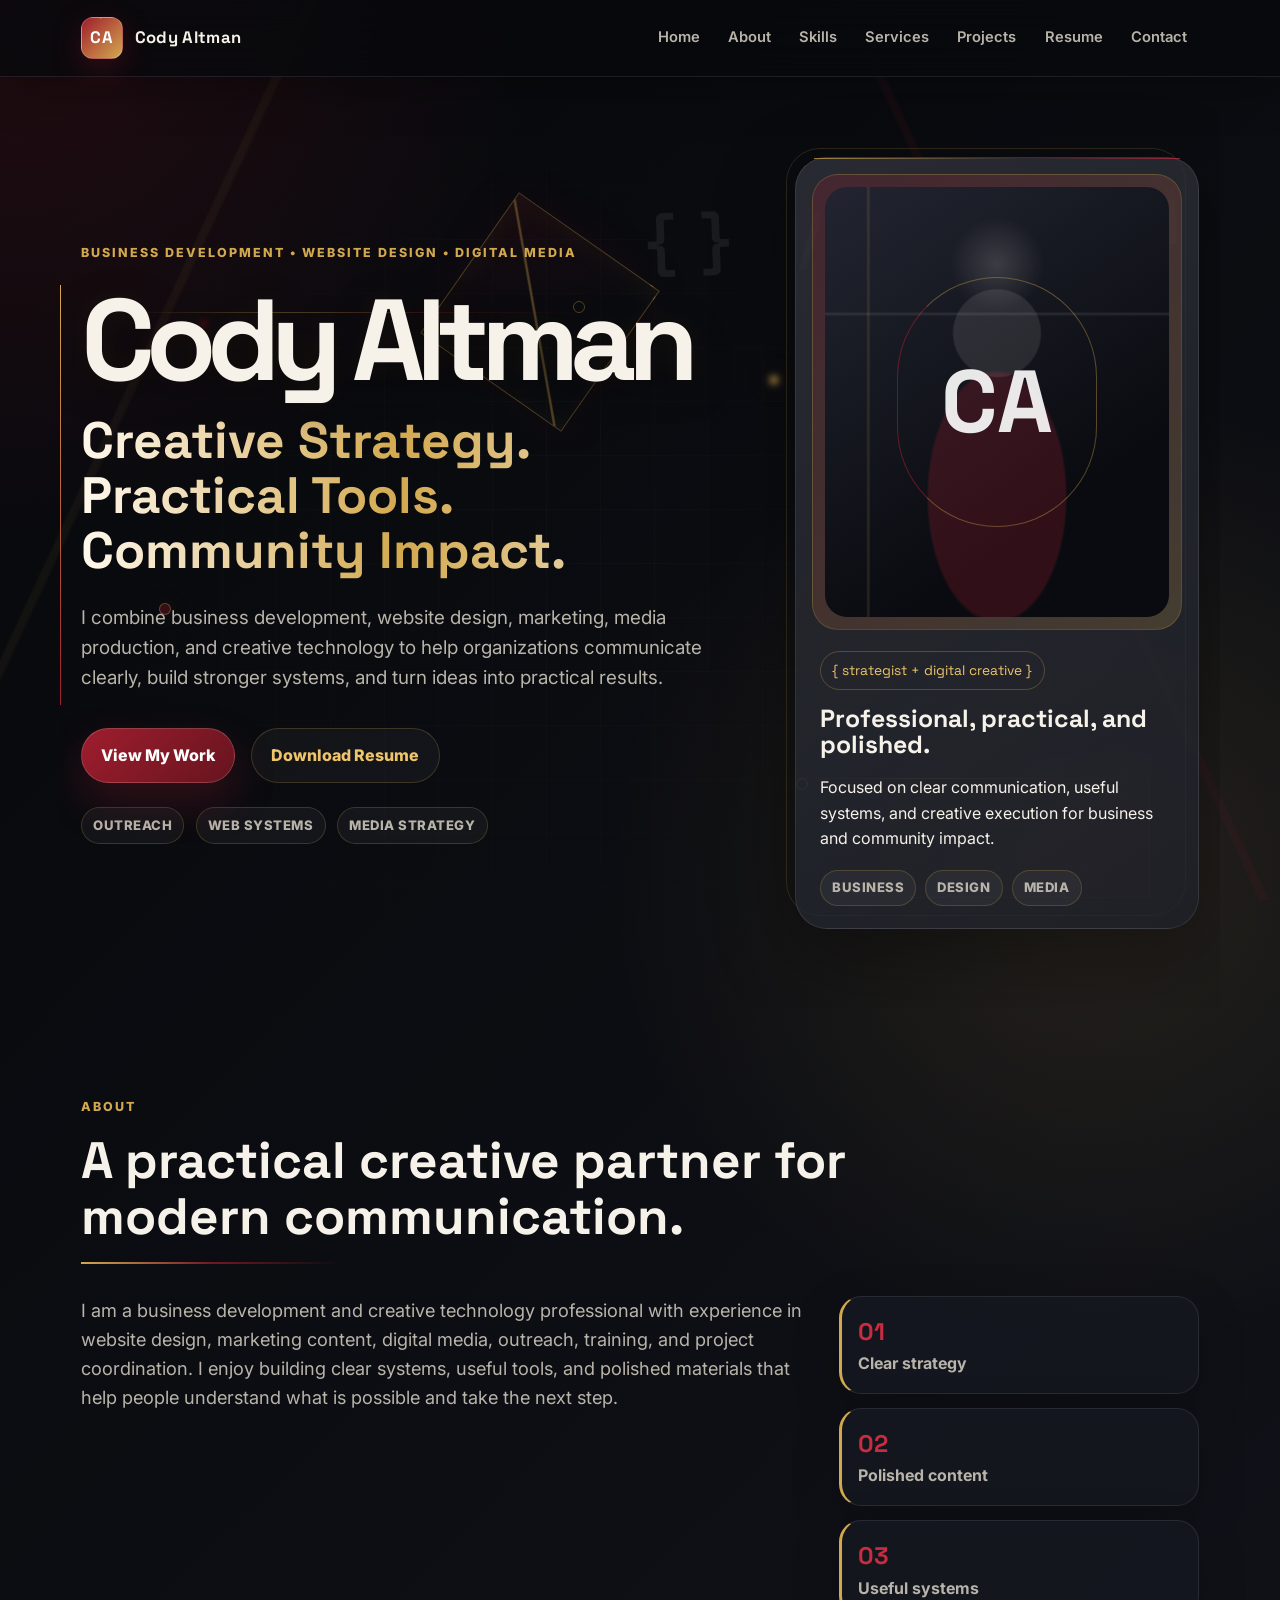
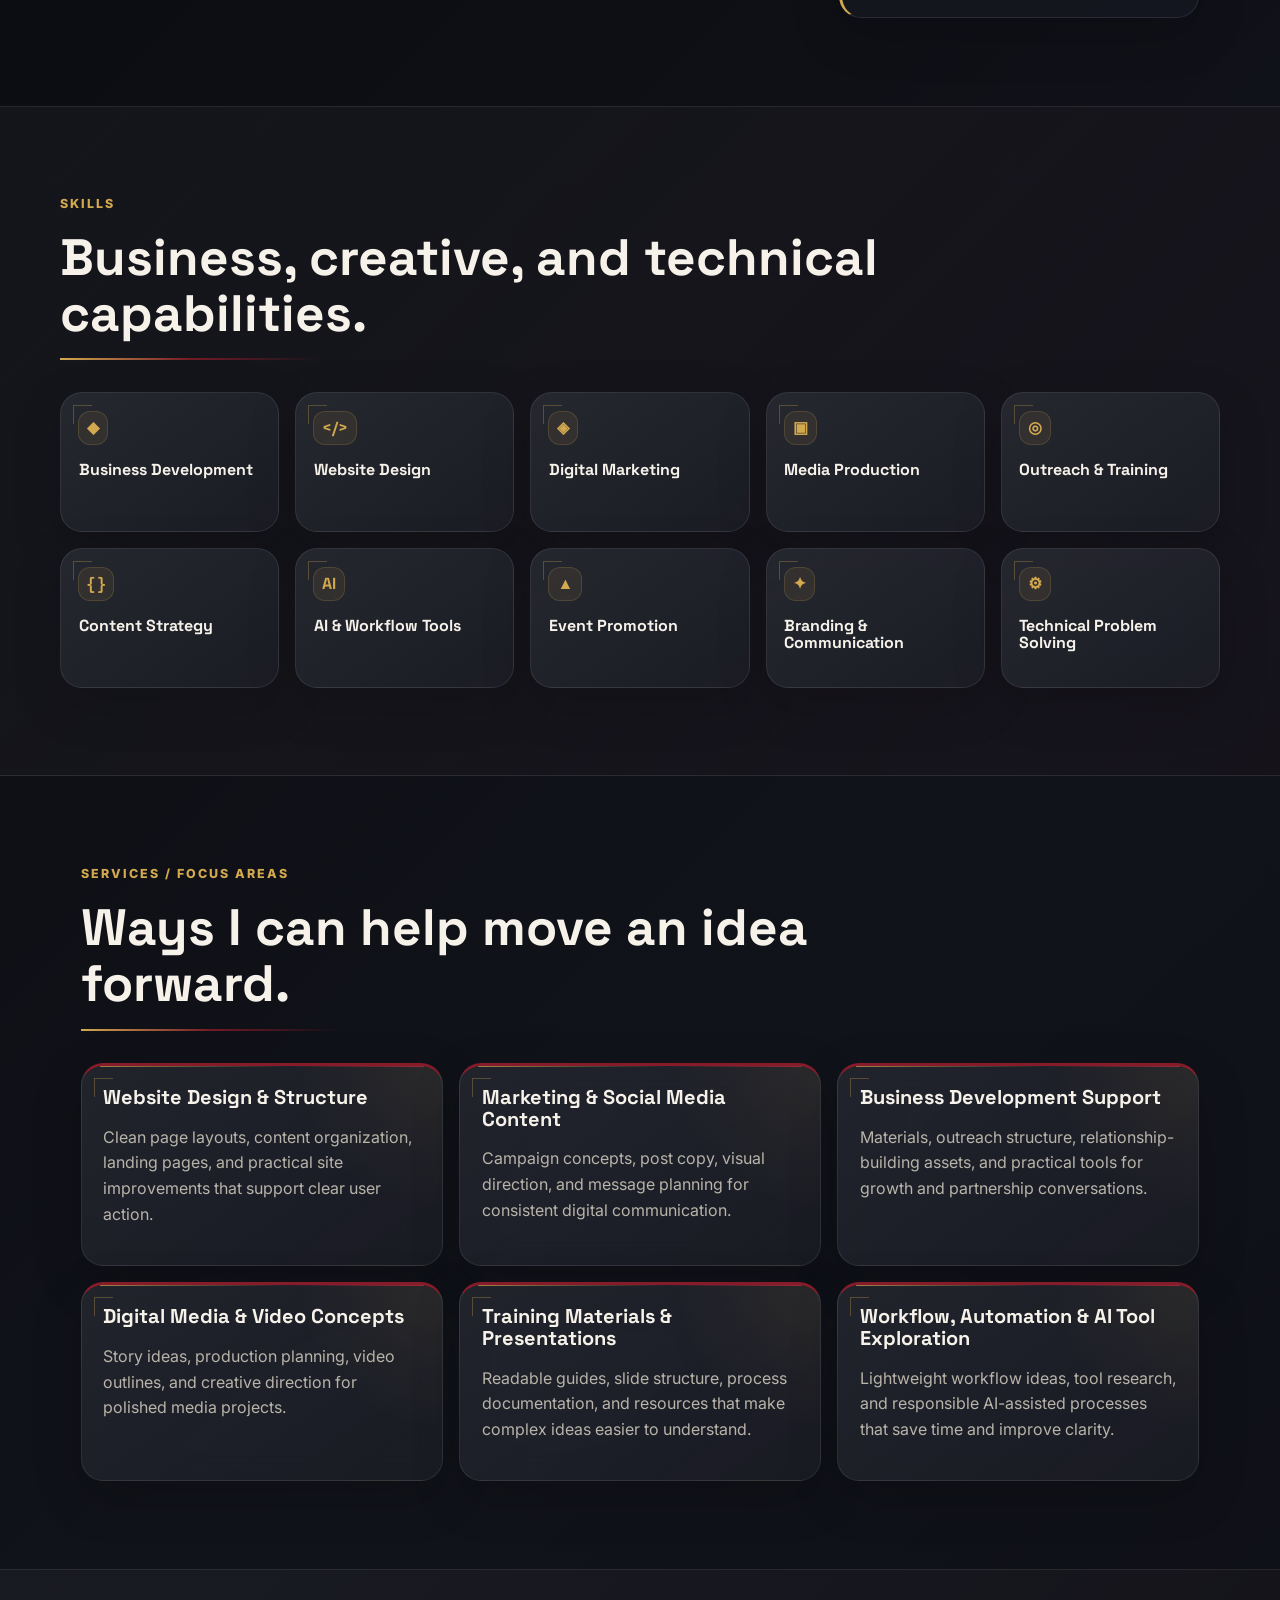
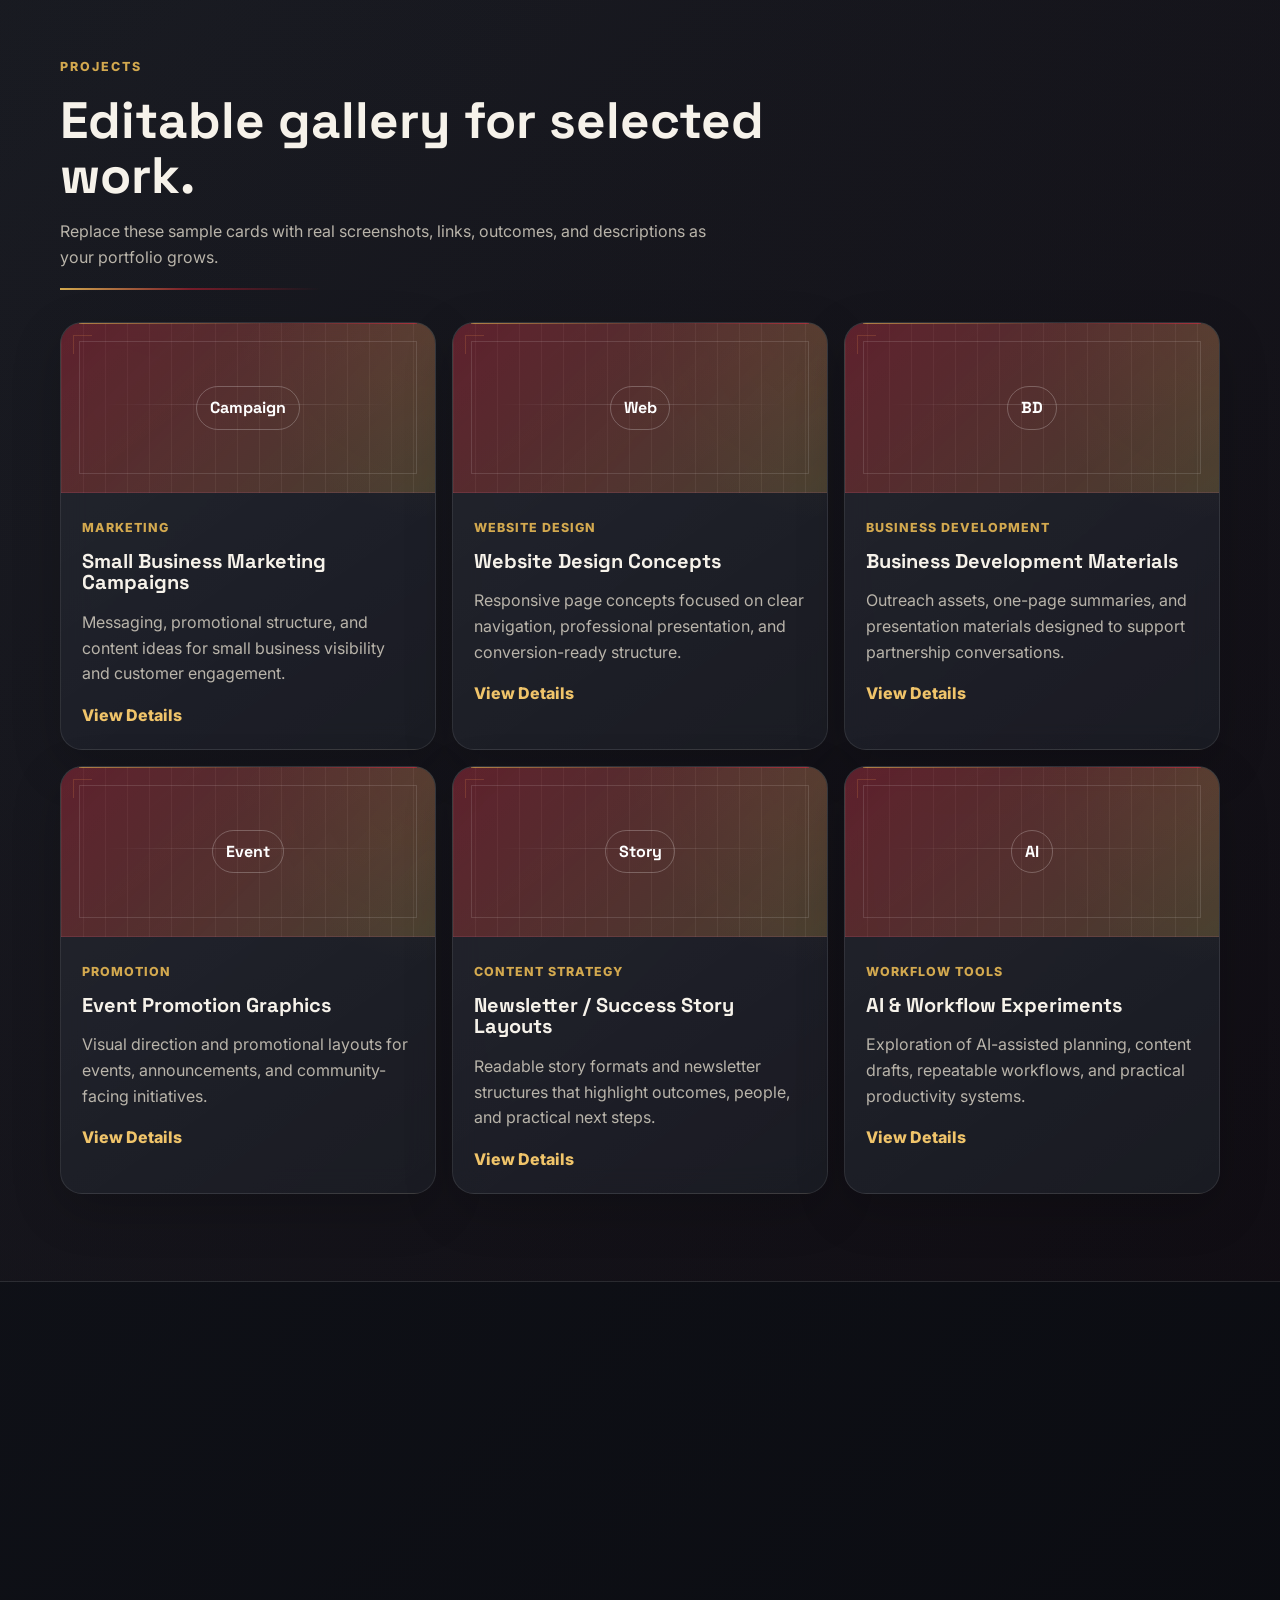
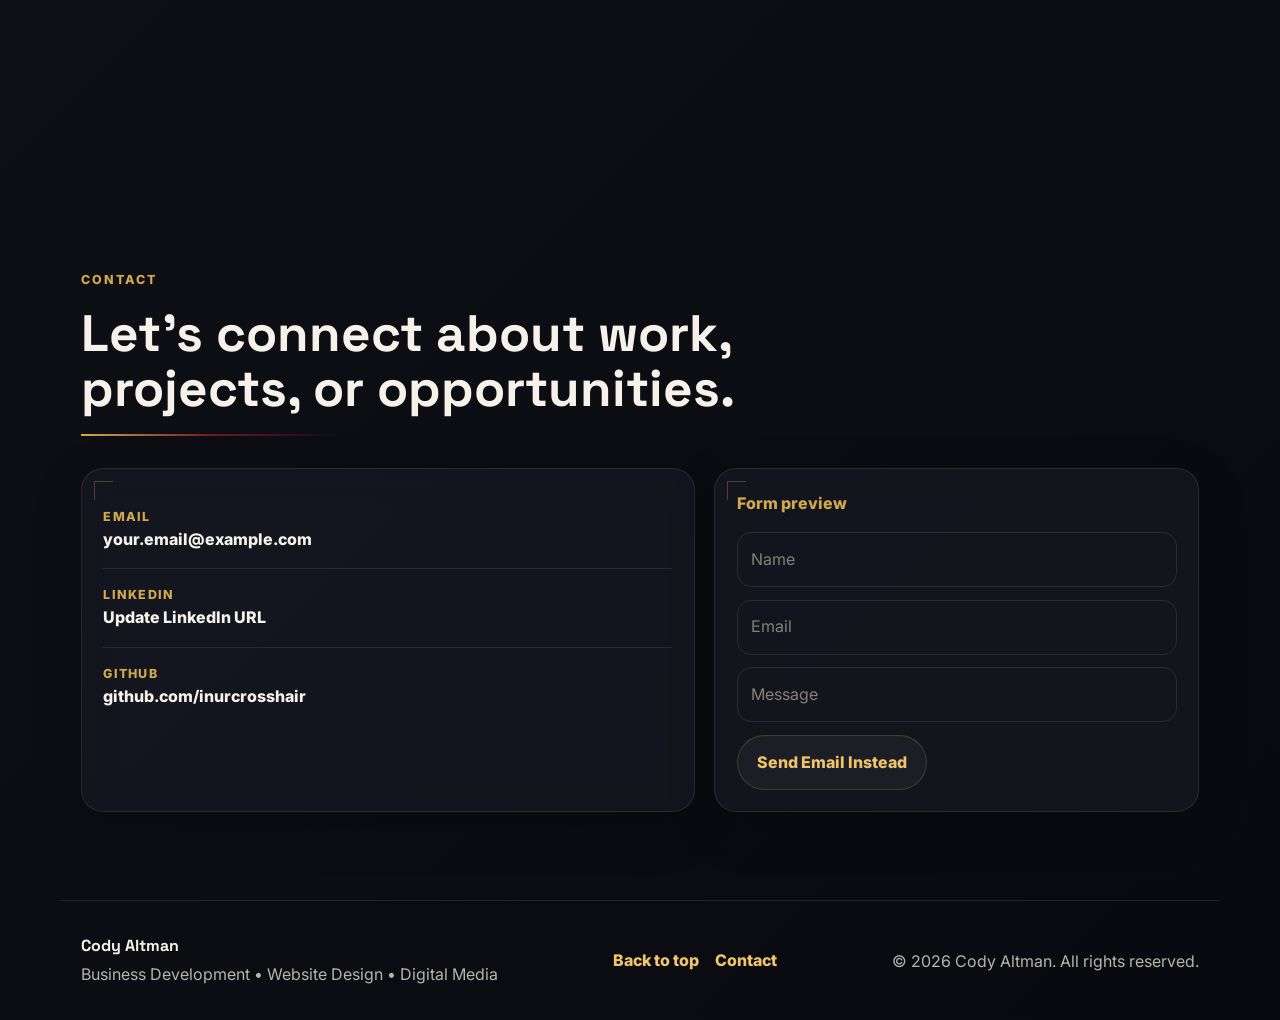
==== index.html @ ba99800e "Correction to index.html" ====
<!DOCTYPE html>
<html lang="en">
<head>
  <meta charset="UTF-8">
  <meta name="viewport" content="width=device-width, initial-scale=1.0">
  <meta name="description" content="Cody Altman portfolio for business development, website design, digital media, marketing, outreach, and creative technology.">
  <title>Cody Altman | Business Development • Website Design • Digital Media</title>
  <link rel="preconnect" href="https://fonts.googleapis.com">
  <link rel="preconnect" href="https://fonts.gstatic.com" crossorigin>
  <link href="https://fonts.googleapis.com/css2?family=Inter:wght@400;500;600;700;800&family=Space+Grotesk:wght@500;600;700&display=swap" rel="stylesheet">
  <link rel="stylesheet" href="styles.css">
</head>
<body>
  <a class="skip-link" href="#main-content">Skip to main content</a>

  <header class="site-header" id="top">
    <nav class="navbar" aria-label="Primary navigation">
      <!-- Update this brand text if you want to use initials, a logo, or a different name format. -->
      <a class="brand" href="#home" aria-label="Cody Altman home">
        <span class="brand-mark">CA</span>
        <span>Cody Altman</span>
      </a>

      <button class="nav-toggle" type="button" aria-label="Open navigation menu" aria-expanded="false" aria-controls="nav-menu">
        <span></span>
        <span></span>
        <span></span>
      </button>

      <ul class="nav-menu" id="nav-menu">
        <li><a href="#home">Home</a></li>
        <li><a href="#about">About</a></li>
        <li><a href="#skills">Skills</a></li>
        <li><a href="#services">Services</a></li>
        <li><a href="#projects">Projects</a></li>
        <li><a href="#resume">Resume</a></li>
        <li><a href="#contact">Contact</a></li>
      </ul>
    </nav>
  </header>

  <main id="main-content">
    <section class="hero section-shell" id="home" aria-labelledby="hero-title">
      <div class="hero-grid-bg" aria-hidden="true"></div>
      <div class="hero-circuit" aria-hidden="true">
        <span></span>
        <span></span>
        <span></span>
        <span></span>
      </div>
      <div class="hero-glyphs" aria-hidden="true">{ } &nbsp; // &nbsp; &lt;/&gt; &nbsp; 01</div>
      <div class="orb orb-red" aria-hidden="true"></div>
      <div class="orb orb-gold" aria-hidden="true"></div>

      <div class="hero-content reveal">
        <p class="eyebrow">Business Development • Website Design • Digital Media</p>
        <!-- Update the hero name/headline here. -->
        <h1 id="hero-title">Cody Altman</h1>
        <h2>Creative Strategy. Practical Tools. Community Impact.</h2>
        <p class="hero-copy">
          I combine business development, website design, marketing, media production, and creative technology to help organizations communicate clearly, build stronger systems, and turn ideas into practical results.
        </p>
        <div class="hero-actions" aria-label="Primary calls to action">
          <a class="btn btn-primary" href="#projects">View My Work</a>
          <!-- Update this link when your resume PDF is added to assets/Cody-Altman-Resume.pdf. -->
          <a class="btn btn-secondary" href="assets/Cody-Altman-Resume.pdf" download>Download Resume</a>
        </div>
        <div class="hero-proof" aria-label="Portfolio focus areas">
          <span>Outreach</span>
          <span>Web Systems</span>
          <span>Media Strategy</span>
        </div>
      </div>

      <aside class="profile-card reveal" aria-label="Cody Altman profile highlight">
        <div class="profile-frame">
          <!-- Replace the placeholder below with your headshot image when available.
               Example: <img src="assets/cody-altman-headshot.jpg" alt="Professional headshot of Cody Altman"> -->
          <div class="headshot-placeholder" role="img" aria-label="Professional headshot placeholder for Cody Altman">
            <span class="portrait-initials">CA</span>
            <span class="portrait-ring"></span>
          </div>
        </div>
        <div class="profile-meta">
          <p class="code-chip">{ strategist + digital creative }</p>
          <h3>Professional, practical, and polished.</h3>
          <p>Focused on clear communication, useful systems, and creative execution for business and community impact.</p>
          <div class="profile-status" aria-label="Professional strengths">
            <span>Business</span>
            <span>Design</span>
            <span>Media</span>
          </div>
        </div>
      </aside>
    </section>

    <section class="content-section" id="about" aria-labelledby="about-title">
      <div class="section-heading reveal">
        <p class="eyebrow">About</p>
        <h2 id="about-title">A practical creative partner for modern communication.</h2>
      </div>
      <div class="about-layout reveal">
        <p>
          <!-- Update this about copy to match your exact background, roles, and accomplishments. -->
          I am a business development and creative technology professional with experience in website design, marketing content, digital media, outreach, training, and project coordination. I enjoy building clear systems, useful tools, and polished materials that help people understand what is possible and take the next step.
        </p>
        <div class="about-stats" aria-label="Professional focus highlights">
          <div>
            <strong>01</strong>
            <span>Clear strategy</span>
          </div>
          <div>
            <strong>02</strong>
            <span>Polished content</span>
          </div>
          <div>
            <strong>03</strong>
            <span>Useful systems</span>
          </div>
        </div>
      </div>
    </section>

    <section class="content-section alt-section" id="skills" aria-labelledby="skills-title">
      <div class="section-heading reveal">
        <p class="eyebrow">Skills</p>
        <h2 id="skills-title">Business, creative, and technical capabilities.</h2>
      </div>
      <div class="skill-grid">
        <!-- Edit, remove, or reorder these skill cards as your experience evolves. -->
        <article class="skill-card reveal"><span>◆</span><h3>Business Development</h3></article>
        <article class="skill-card reveal"><span>&lt;/&gt;</span><h3>Website Design</h3></article>
        <article class="skill-card reveal"><span>◈</span><h3>Digital Marketing</h3></article>
        <article class="skill-card reveal"><span>▣</span><h3>Media Production</h3></article>
        <article class="skill-card reveal"><span>◎</span><h3>Outreach &amp; Training</h3></article>
        <article class="skill-card reveal"><span>{ }</span><h3>Content Strategy</h3></article>
        <article class="skill-card reveal"><span>AI</span><h3>AI &amp; Workflow Tools</h3></article>
        <article class="skill-card reveal"><span>▲</span><h3>Event Promotion</h3></article>
        <article class="skill-card reveal"><span>✦</span><h3>Branding &amp; Communication</h3></article>
        <article class="skill-card reveal"><span>⚙</span><h3>Technical Problem Solving</h3></article>
      </div>
    </section>

    <section class="content-section" id="services" aria-labelledby="services-title">
      <div class="section-heading reveal">
        <p class="eyebrow">Services / Focus Areas</p>
        <h2 id="services-title">Ways I can help move an idea forward.</h2>
      </div>
      <div class="card-grid">
        <!-- Update these service cards to reflect paid services, job focus areas, or specialties. -->
        <article class="feature-card reveal">
          <h3>Website Design &amp; Structure</h3>
          <p>Clean page layouts, content organization, landing pages, and practical site improvements that support clear user action.</p>
        </article>
        <article class="feature-card reveal">
          <h3>Marketing &amp; Social Media Content</h3>
          <p>Campaign concepts, post copy, visual direction, and message planning for consistent digital communication.</p>
        </article>
        <article class="feature-card reveal">
          <h3>Business Development Support</h3>
          <p>Materials, outreach structure, relationship-building assets, and practical tools for growth and partnership conversations.</p>
        </article>
        <article class="feature-card reveal">
          <h3>Digital Media &amp; Video Concepts</h3>
          <p>Story ideas, production planning, video outlines, and creative direction for polished media projects.</p>
        </article>
        <article class="feature-card reveal">
          <h3>Training Materials &amp; Presentations</h3>
          <p>Readable guides, slide structure, process documentation, and resources that make complex ideas easier to understand.</p>
        </article>
        <article class="feature-card reveal">
          <h3>Workflow, Automation &amp; AI Tool Exploration</h3>
          <p>Lightweight workflow ideas, tool research, and responsible AI-assisted processes that save time and improve clarity.</p>
        </article>
      </div>
    </section>

    <section class="content-section alt-section" id="projects" aria-labelledby="projects-title">
      <div class="section-heading reveal">
        <p class="eyebrow">Projects</p>
        <h2 id="projects-title">Editable gallery for selected work.</h2>
        <p class="section-intro">Replace these sample cards with real screenshots, links, outcomes, and descriptions as your portfolio grows.</p>
      </div>
      <div class="project-grid">
        <!-- Project card template: update title, category, description, image/screenshot, and link. -->
        <article class="project-card reveal">
          <div class="project-visual"><span>Campaign</span></div>
          <div class="project-body">
            <span class="tag">Marketing</span>
            <h3>Small Business Marketing Campaigns</h3>
            <p>Messaging, promotional structure, and content ideas for small business visibility and customer engagement.</p>
            <a href="#contact" aria-label="Request details about Small Business Marketing Campaigns">View Details</a>
          </div>
        </article>
        <article class="project-card reveal">
          <div class="project-visual"><span>Web</span></div>
          <div class="project-body">
            <span class="tag">Website Design</span>
            <h3>Website Design Concepts</h3>
            <p>Responsive page concepts focused on clear navigation, professional presentation, and conversion-ready structure.</p>
            <a href="#contact" aria-label="Request details about Website Design Concepts">View Details</a>
          </div>
        </article>
        <article class="project-card reveal">
          <div class="project-visual"><span>BD</span></div>
          <div class="project-body">
            <span class="tag">Business Development</span>
            <h3>Business Development Materials</h3>
            <p>Outreach assets, one-page summaries, and presentation materials designed to support partnership conversations.</p>
            <a href="#contact" aria-label="Request details about Business Development Materials">View Details</a>
          </div>
        </article>
        <article class="project-card reveal">
          <div class="project-visual"><span>Event</span></div>
          <div class="project-body">
            <span class="tag">Promotion</span>
            <h3>Event Promotion Graphics</h3>
            <p>Visual direction and promotional layouts for events, announcements, and community-facing initiatives.</p>
            <a href="#contact" aria-label="Request details about Event Promotion Graphics">View Details</a>
          </div>
        </article>
        <article class="project-card reveal">
          <div class="project-visual"><span>Story</span></div>
          <div class="project-body">
            <span class="tag">Content Strategy</span>
            <h3>Newsletter / Success Story Layouts</h3>
            <p>Readable story formats and newsletter structures that highlight outcomes, people, and practical next steps.</p>
            <a href="#contact" aria-label="Request details about Newsletter and Success Story Layouts">View Details</a>
          </div>
        </article>
        <article class="project-card reveal">
          <div class="project-visual"><span>AI</span></div>
          <div class="project-body">
            <span class="tag">Workflow Tools</span>
            <h3>AI &amp; Workflow Experiments</h3>
            <p>Exploration of AI-assisted planning, content drafts, repeatable workflows, and practical productivity systems.</p>
            <a href="#contact" aria-label="Request details about AI and Workflow Experiments">View Details</a>
          </div>
        </article>
      </div>
    </section>

    <section class="resume-cta" id="resume" aria-labelledby="resume-title">
      <div class="resume-panel reveal">
        <p class="eyebrow">Resume</p>
        <h2 id="resume-title">Want the full professional overview?</h2>
        <p>Download my resume or reach out directly for the latest version, project samples, and availability.</p>
        <!-- Place your actual resume at assets/Cody-Altman-Resume.pdf or update this href to your resume URL. -->
        <a class="btn btn-primary" href="assets/Cody-Altman-Resume.pdf" download>Download Resume</a>
      </div>
    </section>

    <section class="content-section" id="contact" aria-labelledby="contact-title">
      <div class="section-heading reveal">
        <p class="eyebrow">Contact</p>
        <h2 id="contact-title">Let’s connect about work, projects, or opportunities.</h2>
      </div>
      <div class="contact-layout reveal">
        <div class="contact-card">
          <!-- Update these contact links with your real email, LinkedIn, GitHub, and optional phone. -->
          <a href="mailto:your.email@example.com"><span>Email</span>your.email@example.com</a>
          <a href="https://www.linkedin.com/" target="_blank" rel="noreferrer"><span>LinkedIn</span>Update LinkedIn URL</a>
          <a href="https://github.com/inurcrosshair" target="_blank" rel="noreferrer"><span>GitHub</span>github.com/inurcrosshair</a>
        </div>
        <div class="form-mockup" aria-label="Contact form mockup">
          <!-- GitHub Pages does not include a backend. Connect a third-party form service like Formspree, Netlify Forms, or Google Forms if you want this to submit messages. -->
          <p class="mock-label">Form preview</p>
          <div>Name</div>
          <div>Email</div>
          <div>Message</div>
          <a class="btn btn-secondary" href="mailto:your.email@example.com">Send Email Instead</a>
        </div>
      </div>
    </section>
  </main>

  <footer class="site-footer">
    <div>
      <strong>Cody Altman</strong>
      <p>Business Development • Website Design • Digital Media</p>
    </div>
    <div class="footer-links">
      <a href="#top">Back to top</a>
      <a href="#contact">Contact</a>
    </div>
    <p class="copyright">© <span id="copyright-year"></span> Cody Altman. All rights reserved.</p>
  </footer>

  <script src="script.js"></script>
</body>
</html>
---- styles.css ----
/*
  Cody Altman Portfolio Styles
  Edit colors in :root, replace placeholder project visuals, and update layout sections as needed.
*/
:root {
  --bg: #08090d;
  --bg-soft: #11131a;
  --bg-card: rgba(23, 25, 34, 0.78);
  --bg-card-solid: #171922;
  --text: #f6f2ea;
  --muted: #b9b4aa;
  --muted-2: #858078;
  --red: #9f1d2d;
  --red-bright: #c72c3f;
  --gold: #d3a94f;
  --amber: #f0c46a;
  --line: rgba(211, 169, 79, 0.22);
  --white-line: rgba(255, 255, 255, 0.09);
  --shadow: 0 24px 80px rgba(0, 0, 0, 0.36);
  --radius: 22px;
  --max-width: 1160px;
  --header-height: 76px;
}

* {
  box-sizing: border-box;
}

html {
  scroll-behavior: smooth;
}

body {
  margin: 0;
  background:
    radial-gradient(circle at top left, rgba(159, 29, 45, 0.18), transparent 34rem),
    radial-gradient(circle at 85% 15%, rgba(211, 169, 79, 0.12), transparent 30rem),
    linear-gradient(135deg, #07080b 0%, #11131a 48%, #090a0f 100%);
  color: var(--text);
  font-family: "Inter", system-ui, -apple-system, BlinkMacSystemFont, "Segoe UI", sans-serif;
  line-height: 1.6;
  min-height: 100vh;
}

body.nav-open {
  overflow: hidden;
}

a {
  color: inherit;
  text-decoration: none;
}

img {
  display: block;
  max-width: 100%;
}

.skip-link {
  background: var(--gold);
  color: #121212;
  font-weight: 800;
  left: 1rem;
  padding: 0.7rem 1rem;
  position: fixed;
  top: -5rem;
  z-index: 999;
}

.skip-link:focus {
  top: 1rem;
}

.site-header {
  backdrop-filter: blur(18px);
  background: rgba(8, 9, 13, 0.82);
  border-bottom: 1px solid var(--white-line);
  min-height: var(--header-height);
  position: sticky;
  top: 0;
  z-index: 100;
}

.navbar {
  align-items: center;
  display: flex;
  justify-content: space-between;
  margin: 0 auto;
  max-width: var(--max-width);
  min-height: var(--header-height);
  padding: 0 1.3rem;
}

.brand {
  align-items: center;
  display: inline-flex;
  font-family: "Space Grotesk", sans-serif;
  font-size: 1.04rem;
  font-weight: 700;
  gap: 0.75rem;
  letter-spacing: 0.02em;
}

.brand-mark {
  align-items: center;
  background: linear-gradient(135deg, var(--red), var(--gold));
  border: 1px solid rgba(255, 255, 255, 0.18);
  border-radius: 12px;
  box-shadow: 0 10px 30px rgba(159, 29, 45, 0.28);
  color: #fff;
  display: inline-flex;
  height: 42px;
  justify-content: center;
  width: 42px;
}

.nav-menu {
  align-items: center;
  display: flex;
  gap: 0.2rem;
  list-style: none;
  margin: 0;
  padding: 0;
}

.nav-menu a {
  border-radius: 999px;
  color: var(--muted);
  display: inline-flex;
  font-size: 0.92rem;
  font-weight: 600;
  padding: 0.55rem 0.78rem;
  transition: color 180ms ease, background 180ms ease;
}

.nav-menu a:hover,
.nav-menu a:focus-visible {
  background: rgba(211, 169, 79, 0.1);
  color: var(--text);
  outline: none;
}

.nav-toggle {
  background: transparent;
  border: 1px solid var(--white-line);
  border-radius: 12px;
  cursor: pointer;
  display: none;
  height: 44px;
  padding: 0.65rem;
  width: 48px;
}

.nav-toggle span {
  background: var(--text);
  border-radius: 99px;
  display: block;
  height: 2px;
  margin: 5px 0;
  transition: transform 180ms ease, opacity 180ms ease;
}

.nav-toggle[aria-expanded="true"] span:nth-child(1) {
  transform: translateY(7px) rotate(45deg);
}

.nav-toggle[aria-expanded="true"] span:nth-child(2) {
  opacity: 0;
}

.nav-toggle[aria-expanded="true"] span:nth-child(3) {
  transform: translateY(-7px) rotate(-45deg);
}

.section-shell,
.content-section,
.resume-cta,
.site-footer {
  margin: 0 auto;
  max-width: var(--max-width);
  padding-left: 1.3rem;
  padding-right: 1.3rem;
}

.hero {
  align-items: center;
  display: grid;
  gap: 3rem;
  grid-template-columns: minmax(0, 1.12fr) minmax(300px, 0.68fr);
  min-height: calc(100vh - var(--header-height));
  overflow: hidden;
  padding-bottom: 5rem;
  padding-top: 5rem;
  position: relative;
}

.hero::before,
.hero::after {
  border: 1px solid var(--line);
  content: "";
  pointer-events: none;
  position: absolute;
}

.hero::before {
  height: 170px;
  left: 34%;
  top: 16%;
  transform: rotate(35deg);
  width: 170px;
}

.hero::after {
  border-left: 0;
  border-top: 0;
  bottom: 12%;
  height: 140px;
  right: 6%;
  width: 240px;
}

.hero-grid-bg {
  background-image:
    linear-gradient(var(--white-line) 1px, transparent 1px),
    linear-gradient(90deg, var(--white-line) 1px, transparent 1px);
  background-size: 54px 54px;
  inset: 0;
  mask-image: radial-gradient(circle at 40% 50%, black, transparent 72%);
  opacity: 0.28;
  position: absolute;
}

.orb {
  border-radius: 999px;
  filter: blur(3px);
  opacity: 0.65;
  position: absolute;
}

.orb-red {
  background: rgba(159, 29, 45, 0.52);
  height: 9px;
  left: 12%;
  top: 26%;
  width: 9px;
}

.orb-gold {
  background: var(--gold);
  box-shadow: 0 0 28px rgba(211, 169, 79, 0.55);
  height: 10px;
  right: 38%;
  top: 32%;
  width: 10px;
}

.hero-content,
.profile-card,
.content-section > *,
.resume-panel {
  position: relative;
  z-index: 1;
}

.eyebrow {
  color: var(--gold);
  font-size: 0.78rem;
  font-weight: 800;
  letter-spacing: 0.16em;
  margin: 0 0 1rem;
  text-transform: uppercase;
}

h1,
h2,
h3 {
  font-family: "Space Grotesk", sans-serif;
  line-height: 1.08;
  margin: 0;
}

h1 {
  font-size: clamp(3.6rem, 9vw, 7.6rem);
  letter-spacing: -0.08em;
}

.hero h2 {
  color: #fff9ee;
  font-size: clamp(2rem, 4vw, 4rem);
  margin-top: 0.6rem;
  max-width: 780px;
}

.hero-copy {
  color: var(--muted);
  font-size: clamp(1rem, 1.8vw, 1.18rem);
  margin: 1.5rem 0 0;
  max-width: 720px;
}

.hero-actions {
  display: flex;
  flex-wrap: wrap;
  gap: 1rem;
  margin-top: 2.2rem;
}

.btn {
  align-items: center;
  border-radius: 999px;
  display: inline-flex;
  font-weight: 800;
  justify-content: center;
  min-height: 48px;
  padding: 0.85rem 1.2rem;
  transition: border-color 180ms ease, box-shadow 180ms ease, transform 180ms ease, background 180ms ease;
}

.btn:hover,
.btn:focus-visible {
  outline: none;
  transform: translateY(-2px);
}

.btn-primary {
  background: linear-gradient(135deg, var(--red), #66141f);
  border: 1px solid rgba(255, 255, 255, 0.16);
  color: #fff;
  box-shadow: 0 18px 42px rgba(159, 29, 45, 0.28);
}

.btn-primary:hover,
.btn-primary:focus-visible {
  box-shadow: 0 22px 54px rgba(159, 29, 45, 0.38);
}

.btn-secondary {
  background: rgba(255, 255, 255, 0.04);
  border: 1px solid var(--line);
  color: var(--amber);
}

.btn-secondary:hover,
.btn-secondary:focus-visible {
  background: rgba(211, 169, 79, 0.1);
  border-color: rgba(211, 169, 79, 0.48);
}

.profile-card {
  background:
    linear-gradient(145deg, rgba(255, 255, 255, 0.09), rgba(255, 255, 255, 0.03)),
    var(--bg-card);
  border: 1px solid var(--white-line);
  border-radius: 32px;
  box-shadow: var(--shadow);
  padding: 1rem;
}

.profile-frame {
  background: linear-gradient(135deg, rgba(159, 29, 45, 0.24), rgba(211, 169, 79, 0.2));
  border: 1px solid var(--line);
  border-radius: 26px;
  padding: 0.75rem;
}

.headshot-placeholder {
  align-items: center;
  aspect-ratio: 4 / 5;
  background:
    radial-gradient(circle at 50% 24%, rgba(211, 169, 79, 0.24), transparent 32%),
    linear-gradient(145deg, #21232e, #0e0f15 70%);
  border-radius: 22px;
  color: rgba(255, 255, 255, 0.9);
  display: flex;
  font-family: "Space Grotesk", sans-serif;
  font-size: clamp(3rem, 8vw, 5.5rem);
  font-weight: 800;
  justify-content: center;
  overflow: hidden;
  position: relative;
}

.headshot-placeholder::before {
  background: linear-gradient(90deg, transparent, rgba(255, 255, 255, 0.08), transparent);
  content: "";
  height: 100%;
  left: -80%;
  position: absolute;
  transform: skewX(-18deg);
  width: 50%;
}

.profile-meta {
  padding: 1.3rem 0.5rem 0.4rem;
}

.code-chip {
  border: 1px solid rgba(211, 169, 79, 0.3);
  border-radius: 999px;
  color: var(--amber);
  display: inline-flex;
  font-family: "Space Grotesk", sans-serif;
  font-size: 0.86rem;
  margin: 0 0 1rem;
  padding: 0.45rem 0.72rem;
}

.profile-meta h3 {
  font-size: 1.55rem;
}

.profile-meta p:last-child {
  color: var(--muted);
  margin-bottom: 0;
}

.content-section {
  padding-bottom: 5.5rem;
  padding-top: 5.5rem;
}

.alt-section {
  max-width: none;
  position: relative;
}

.alt-section::before {
  background: linear-gradient(135deg, rgba(255, 255, 255, 0.035), rgba(159, 29, 45, 0.035));
  border-bottom: 1px solid var(--white-line);
  border-top: 1px solid var(--white-line);
  content: "";
  inset: 0;
  position: absolute;
  z-index: 0;
}

.alt-section > * {
  margin-left: auto;
  margin-right: auto;
  max-width: var(--max-width);
}

.section-heading {
  margin-bottom: 2rem;
}

.section-heading h2 {
  font-size: clamp(2rem, 4vw, 3.2rem);
  max-width: 820px;
}

.section-intro {
  color: var(--muted);
  max-width: 680px;
}

.about-layout {
  display: grid;
  gap: 2rem;
  grid-template-columns: minmax(0, 1fr) 360px;
}

.about-layout > p {
  color: var(--muted);
  font-size: 1.14rem;
  margin: 0;
}

.about-stats {
  display: grid;
  gap: 0.9rem;
}

.about-stats div,
.skill-card,
.feature-card,
.project-card,
.contact-card,
.form-mockup,
.resume-panel {
  background: var(--bg-card);
  border: 1px solid var(--white-line);
  border-radius: var(--radius);
  box-shadow: 0 16px 50px rgba(0, 0, 0, 0.18);
}

.about-stats div {
  border-left: 3px solid var(--gold);
  padding: 1rem;
}

.about-stats strong {
  color: var(--red-bright);
  display: block;
  font-family: "Space Grotesk", sans-serif;
  font-size: 1.5rem;
}

.about-stats span {
  color: var(--muted);
  font-weight: 700;
}

.skill-grid,
.card-grid,
.project-grid {
  display: grid;
  gap: 1rem;
}

.skill-grid {
  grid-template-columns: repeat(5, minmax(0, 1fr));
}

.skill-card {
  min-height: 140px;
  padding: 1.1rem;
  transition: border-color 180ms ease, transform 180ms ease, background 180ms ease;
}

.skill-card:hover,
.feature-card:hover,
.project-card:hover {
  border-color: rgba(211, 169, 79, 0.42);
  transform: translateY(-4px);
}

.skill-card span {
  color: var(--gold);
  display: inline-flex;
  font-family: "Space Grotesk", sans-serif;
  font-weight: 800;
  margin-bottom: 1rem;
}

.skill-card h3 {
  font-size: 1rem;
}

.card-grid,
.project-grid {
  grid-template-columns: repeat(3, minmax(0, 1fr));
}

.feature-card,
.project-card {
  overflow: hidden;
  padding: 1.35rem;
  transition: border-color 180ms ease, transform 180ms ease;
}

.feature-card {
  border-top: 3px solid rgba(159, 29, 45, 0.82);
}

.feature-card h3,
.project-body h3 {
  font-size: 1.25rem;
}

.feature-card p,
.project-body p {
  color: var(--muted);
}

.project-card {
  padding: 0;
}

.project-visual {
  align-items: center;
  background:
    linear-gradient(135deg, rgba(159, 29, 45, 0.48), rgba(211, 169, 79, 0.24)),
    repeating-linear-gradient(90deg, rgba(255, 255, 255, 0.07) 0 1px, transparent 1px 22px);
  border-bottom: 1px solid var(--white-line);
  display: flex;
  min-height: 150px;
  justify-content: center;
}

.project-visual span {
  border: 1px solid rgba(255, 255, 255, 0.24);
  border-radius: 999px;
  color: #fff;
  font-family: "Space Grotesk", sans-serif;
  font-weight: 800;
  padding: 0.5rem 0.8rem;
}

.project-body {
  padding: 1.3rem;
}

.tag {
  color: var(--gold);
  display: inline-block;
  font-size: 0.78rem;
  font-weight: 800;
  letter-spacing: 0.08em;
  margin-bottom: 0.8rem;
  text-transform: uppercase;
}

.project-body a {
  color: var(--amber);
  font-weight: 800;
}

.project-body a:hover,
.project-body a:focus-visible {
  color: #fff;
}

.resume-cta {
  padding-bottom: 5.5rem;
  padding-top: 5.5rem;
}

.resume-panel {
  background:
    linear-gradient(135deg, rgba(159, 29, 45, 0.2), rgba(211, 169, 79, 0.08)),
    var(--bg-card-solid);
  padding: clamp(1.5rem, 4vw, 3rem);
  position: relative;
  overflow: hidden;
}

.resume-panel::after {
  color: rgba(255, 255, 255, 0.05);
  content: "</>";
  font-family: "Space Grotesk", sans-serif;
  font-size: clamp(6rem, 16vw, 12rem);
  font-weight: 800;
  position: absolute;
  right: 2rem;
  top: 0;
}

.resume-panel h2,
.resume-panel p,
.resume-panel a {
  position: relative;
  z-index: 1;
}

.resume-panel h2 {
  font-size: clamp(2rem, 4vw, 3rem);
}

.resume-panel p {
  color: var(--muted);
  max-width: 620px;
}

.contact-layout {
  display: grid;
  gap: 1.2rem;
  grid-template-columns: minmax(0, 0.95fr) minmax(300px, 0.75fr);
}

.contact-card,
.form-mockup {
  padding: 1.35rem;
}

.contact-card a {
  border-bottom: 1px solid var(--white-line);
  color: var(--text);
  display: block;
  font-weight: 800;
  padding: 1rem 0;
}

.contact-card a:last-child {
  border-bottom: 0;
}

.contact-card span {
  color: var(--gold);
  display: block;
  font-size: 0.78rem;
  letter-spacing: 0.1em;
  text-transform: uppercase;
}

.form-mockup div {
  border: 1px solid var(--white-line);
  border-radius: 14px;
  color: var(--muted-2);
  margin-bottom: 0.8rem;
  padding: 0.85rem;
}

.mock-label {
  color: var(--gold);
  font-weight: 800;
  margin-top: 0;
}

.site-footer {
  align-items: center;
  border-top: 1px solid var(--white-line);
  color: var(--muted);
  display: flex;
  flex-wrap: wrap;
  gap: 1rem;
  justify-content: space-between;
  padding-bottom: 2rem;
  padding-top: 2rem;
}

.site-footer strong {
  color: var(--text);
  font-family: "Space Grotesk", sans-serif;
}

.site-footer p {
  margin: 0.2rem 0 0;
}

.footer-links {
  display: flex;
  gap: 1rem;
}

.footer-links a {
  color: var(--amber);
  font-weight: 800;
}

.reveal {
  opacity: 0;
  transform: translateY(18px);
  transition: opacity 620ms ease, transform 620ms ease;
}

.reveal.is-visible {
  opacity: 1;
  transform: translateY(0);
}

@media (prefers-reduced-motion: reduce) {
  html {
    scroll-behavior: auto;
  }

  *,
  *::before,
  *::after {
    animation-duration: 0.001ms !important;
    scroll-behavior: auto !important;
    transition-duration: 0.001ms !important;
  }

  .reveal {
    opacity: 1;
    transform: none;
  }
}

@media (max-width: 980px) {
  .hero,
  .about-layout,
  .contact-layout {
    grid-template-columns: 1fr;
  }

  .profile-card {
    max-width: 520px;
  }

  .skill-grid,
  .card-grid,
  .project-grid {
    grid-template-columns: repeat(2, minmax(0, 1fr));
  }
}

@media (max-width: 760px) {
  :root {
    --header-height: 68px;
  }

  .nav-toggle {
    display: block;
  }

  .nav-menu {
    background: rgba(10, 11, 16, 0.97);
    border-bottom: 1px solid var(--white-line);
    border-top: 1px solid var(--white-line);
    display: grid;
    gap: 0.4rem;
    left: 0;
    opacity: 0;
    padding: 1rem 1.3rem 1.4rem;
    pointer-events: none;
    position: fixed;
    right: 0;
    top: var(--header-height);
    transform: translateY(-12px);
    transition: opacity 180ms ease, transform 180ms ease;
  }

  .nav-menu.is-open {
    opacity: 1;
    pointer-events: auto;
    transform: translateY(0);
  }

  .nav-menu a {
    border: 1px solid var(--white-line);
    justify-content: center;
    padding: 0.82rem;
    width: 100%;
  }

  .hero {
    padding-bottom: 3.5rem;
    padding-top: 3.5rem;
  }

  .content-section,
  .resume-cta {
    padding-bottom: 4rem;
    padding-top: 4rem;
  }

  .skill-grid,
  .card-grid,
  .project-grid {
    grid-template-columns: 1fr;
  }

  .site-footer {
    align-items: flex-start;
    flex-direction: column;
  }
}

@media (max-width: 520px) {
  .hero-actions,
  .btn {
    width: 100%;
  }

  h1 {
    font-size: clamp(3.1rem, 20vw, 4.2rem);
  }
}

/* Visual polish pass: darker banner-inspired tech layers, refined cards, and stronger red/gold accents. */
body::before {
  background:
    linear-gradient(115deg, transparent 0 18%, rgba(211, 169, 79, 0.055) 18.2% 18.55%, transparent 18.8% 100%),
    linear-gradient(65deg, transparent 0 74%, rgba(159, 29, 45, 0.08) 74.2% 74.55%, transparent 74.8% 100%);
  content: "";
  inset: 0;
  pointer-events: none;
  position: fixed;
  z-index: -1;
}

.site-header {
  box-shadow: 0 14px 44px rgba(0, 0, 0, 0.28);
}

.brand-mark,
.btn-primary,
.profile-card,
.feature-card,
.project-card,
.resume-panel {
  position: relative;
}

.brand-mark::after,
.profile-card::after,
.feature-card::after,
.project-card::after,
.resume-panel::before {
  background: linear-gradient(90deg, var(--gold), transparent 58%, var(--red-bright));
  content: "";
  height: 1px;
  left: 18px;
  opacity: 0.7;
  position: absolute;
  right: 18px;
  top: 0;
}

.hero {
  isolation: isolate;
}

.hero::before {
  background:
    linear-gradient(135deg, rgba(159, 29, 45, 0.1), transparent 58%),
    linear-gradient(45deg, transparent 0 47%, rgba(211, 169, 79, 0.35) 47.4% 48%, transparent 48.4% 100%);
  border-color: rgba(211, 169, 79, 0.32);
  box-shadow: inset 0 0 34px rgba(211, 169, 79, 0.05), 0 0 48px rgba(159, 29, 45, 0.08);
}

.hero::after {
  background: linear-gradient(135deg, transparent, rgba(159, 29, 45, 0.08));
  border-color: rgba(159, 29, 45, 0.34);
}

.hero-circuit {
  inset: 8% 1.3rem 10%;
  pointer-events: none;
  position: absolute;
  z-index: 0;
}

.hero-circuit::before,
.hero-circuit::after {
  background: linear-gradient(90deg, transparent, rgba(211, 169, 79, 0.34), rgba(159, 29, 45, 0.22), transparent);
  content: "";
  height: 1px;
  position: absolute;
}

.hero-circuit::before {
  left: 4%;
  top: 21%;
  width: 42%;
}

.hero-circuit::after {
  bottom: 18%;
  right: 2%;
  width: 34%;
}

.hero-circuit span {
  border: 1px solid rgba(211, 169, 79, 0.36);
  border-radius: 999px;
  box-shadow: 0 0 24px rgba(211, 169, 79, 0.14);
  height: 12px;
  position: absolute;
  width: 12px;
}

.hero-circuit span:nth-child(1) {
  left: 44%;
  top: 19.5%;
}

.hero-circuit span:nth-child(2) {
  background: rgba(159, 29, 45, 0.3);
  left: 7%;
  top: 59%;
}

.hero-circuit span:nth-child(3) {
  bottom: 16.5%;
  right: 35%;
}

.hero-circuit span:nth-child(4) {
  border-color: rgba(159, 29, 45, 0.48);
  right: 10%;
  top: 28%;
}

.hero-glyphs {
  color: rgba(246, 242, 234, 0.07);
  font-family: "Space Grotesk", sans-serif;
  font-size: clamp(1.8rem, 5vw, 5.6rem);
  font-weight: 800;
  letter-spacing: 0.08em;
  pointer-events: none;
  position: absolute;
  right: 3%;
  top: 11%;
  transform: rotate(-2deg);
  white-space: nowrap;
  z-index: 0;
}

.hero-content::before {
  background: linear-gradient(180deg, var(--gold), var(--red));
  content: "";
  height: 86%;
  left: -1.45rem;
  max-height: 420px;
  position: absolute;
  top: 7%;
  width: 3px;
}

.hero h1 {
  text-shadow: 0 8px 36px rgba(0, 0, 0, 0.42), 0 0 28px rgba(211, 169, 79, 0.08);
}

.hero h2 {
  background: linear-gradient(90deg, #fff8ed 0%, #d3a94f 48%, #f5efe5 100%);
  background-clip: text;
  color: transparent;
  -webkit-background-clip: text;
}

.hero-proof {
  display: flex;
  flex-wrap: wrap;
  gap: 0.7rem;
  margin-top: 1.5rem;
}

.hero-proof span,
.profile-status span {
  background: rgba(255, 255, 255, 0.045);
  border: 1px solid rgba(211, 169, 79, 0.22);
  border-radius: 999px;
  color: var(--muted);
  font-size: 0.82rem;
  font-weight: 800;
  letter-spacing: 0.04em;
  padding: 0.42rem 0.7rem;
  text-transform: uppercase;
}

.profile-card {
  transform-style: preserve-3d;
}

.profile-card::before {
  border: 1px solid rgba(211, 169, 79, 0.18);
  border-radius: 34px;
  content: "";
  inset: -10px 12px 12px -10px;
  pointer-events: none;
  position: absolute;
  transform: translateZ(-1px);
}

.headshot-placeholder {
  background:
    radial-gradient(circle at 50% 18%, rgba(246, 242, 234, 0.16), transparent 12%),
    radial-gradient(circle at 50% 34%, rgba(246, 242, 234, 0.1) 0 13%, transparent 13.5%),
    radial-gradient(ellipse at 50% 72%, rgba(159, 29, 45, 0.26) 0 28%, transparent 29%),
    linear-gradient(145deg, #222531, #0a0b10 72%);
}

.headshot-placeholder::after {
  background:
    linear-gradient(90deg, transparent 0 12%, rgba(211, 169, 79, 0.13) 12.4% 12.8%, transparent 13.2% 100%),
    linear-gradient(0deg, transparent 0 70%, rgba(255, 255, 255, 0.08) 70.3% 70.6%, transparent 71% 100%);
  content: "";
  inset: 0;
  position: absolute;
}

.portrait-initials {
  position: relative;
  z-index: 2;
}

.portrait-ring {
  border: 1px solid rgba(211, 169, 79, 0.38);
  border-left-color: rgba(159, 29, 45, 0.62);
  border-radius: 999px;
  height: 58%;
  position: absolute;
  width: 58%;
}

.profile-status {
  display: flex;
  flex-wrap: wrap;
  gap: 0.55rem;
  margin-top: 1.1rem;
}

.section-heading {
  position: relative;
}

.section-heading::after {
  background: linear-gradient(90deg, var(--gold), rgba(159, 29, 45, 0.7), transparent);
  content: "";
  display: block;
  height: 2px;
  margin-top: 1.1rem;
  max-width: 260px;
}

.skill-card,
.feature-card,
.project-card,
.contact-card,
.form-mockup,
.resume-panel {
  backdrop-filter: blur(14px);
}

.skill-card::before,
.feature-card::before,
.project-card::before,
.contact-card::before,
.form-mockup::before {
  border-left: 1px solid rgba(211, 169, 79, 0.38);
  border-top: 1px solid rgba(211, 169, 79, 0.38);
  content: "";
  height: 18px;
  left: 12px;
  opacity: 0.8;
  pointer-events: none;
  position: absolute;
  top: 12px;
  width: 18px;
}

.skill-card,
.contact-card,
.form-mockup {
  position: relative;
}

.skill-card {
  background:
    linear-gradient(145deg, rgba(255, 255, 255, 0.07), rgba(255, 255, 255, 0.025)),
    var(--bg-card);
}

.skill-card span {
  align-items: center;
  background: rgba(211, 169, 79, 0.09);
  border: 1px solid rgba(211, 169, 79, 0.18);
  border-radius: 12px;
  min-height: 34px;
  justify-content: center;
  padding: 0 0.5rem;
}

.feature-card,
.project-card {
  background:
    radial-gradient(circle at top right, rgba(211, 169, 79, 0.08), transparent 35%),
    linear-gradient(145deg, rgba(255, 255, 255, 0.06), rgba(255, 255, 255, 0.02)),
    var(--bg-card);
}

.project-visual {
  min-height: 170px;
  position: relative;
}

.project-visual::before,
.project-visual::after {
  content: "";
  position: absolute;
}

.project-visual::before {
  border: 1px solid rgba(255, 255, 255, 0.12);
  inset: 18px;
}

.project-visual::after {
  background: linear-gradient(90deg, transparent, rgba(255, 255, 255, 0.15), transparent);
  height: 1px;
  left: 12%;
  top: 48%;
  width: 76%;
}

.contact-card a,
.footer-links a,
.project-body a {
  transition: color 180ms ease, transform 180ms ease;
}

.contact-card a:hover,
.contact-card a:focus-visible,
.footer-links a:hover,
.footer-links a:focus-visible,
.project-body a:hover,
.project-body a:focus-visible {
  transform: translateX(3px);
}

@media (max-width: 980px) {
  .hero-content::before {
    height: 100%;
  }

  .hero-glyphs {
    right: -12%;
    top: 8%;
  }
}

@media (max-width: 760px) {
  .hero-content::before {
    left: -0.75rem;
  }

  .hero-circuit,
  .hero-glyphs {
    opacity: 0.48;
  }

  .profile-card::before {
    display: none;
  }
}
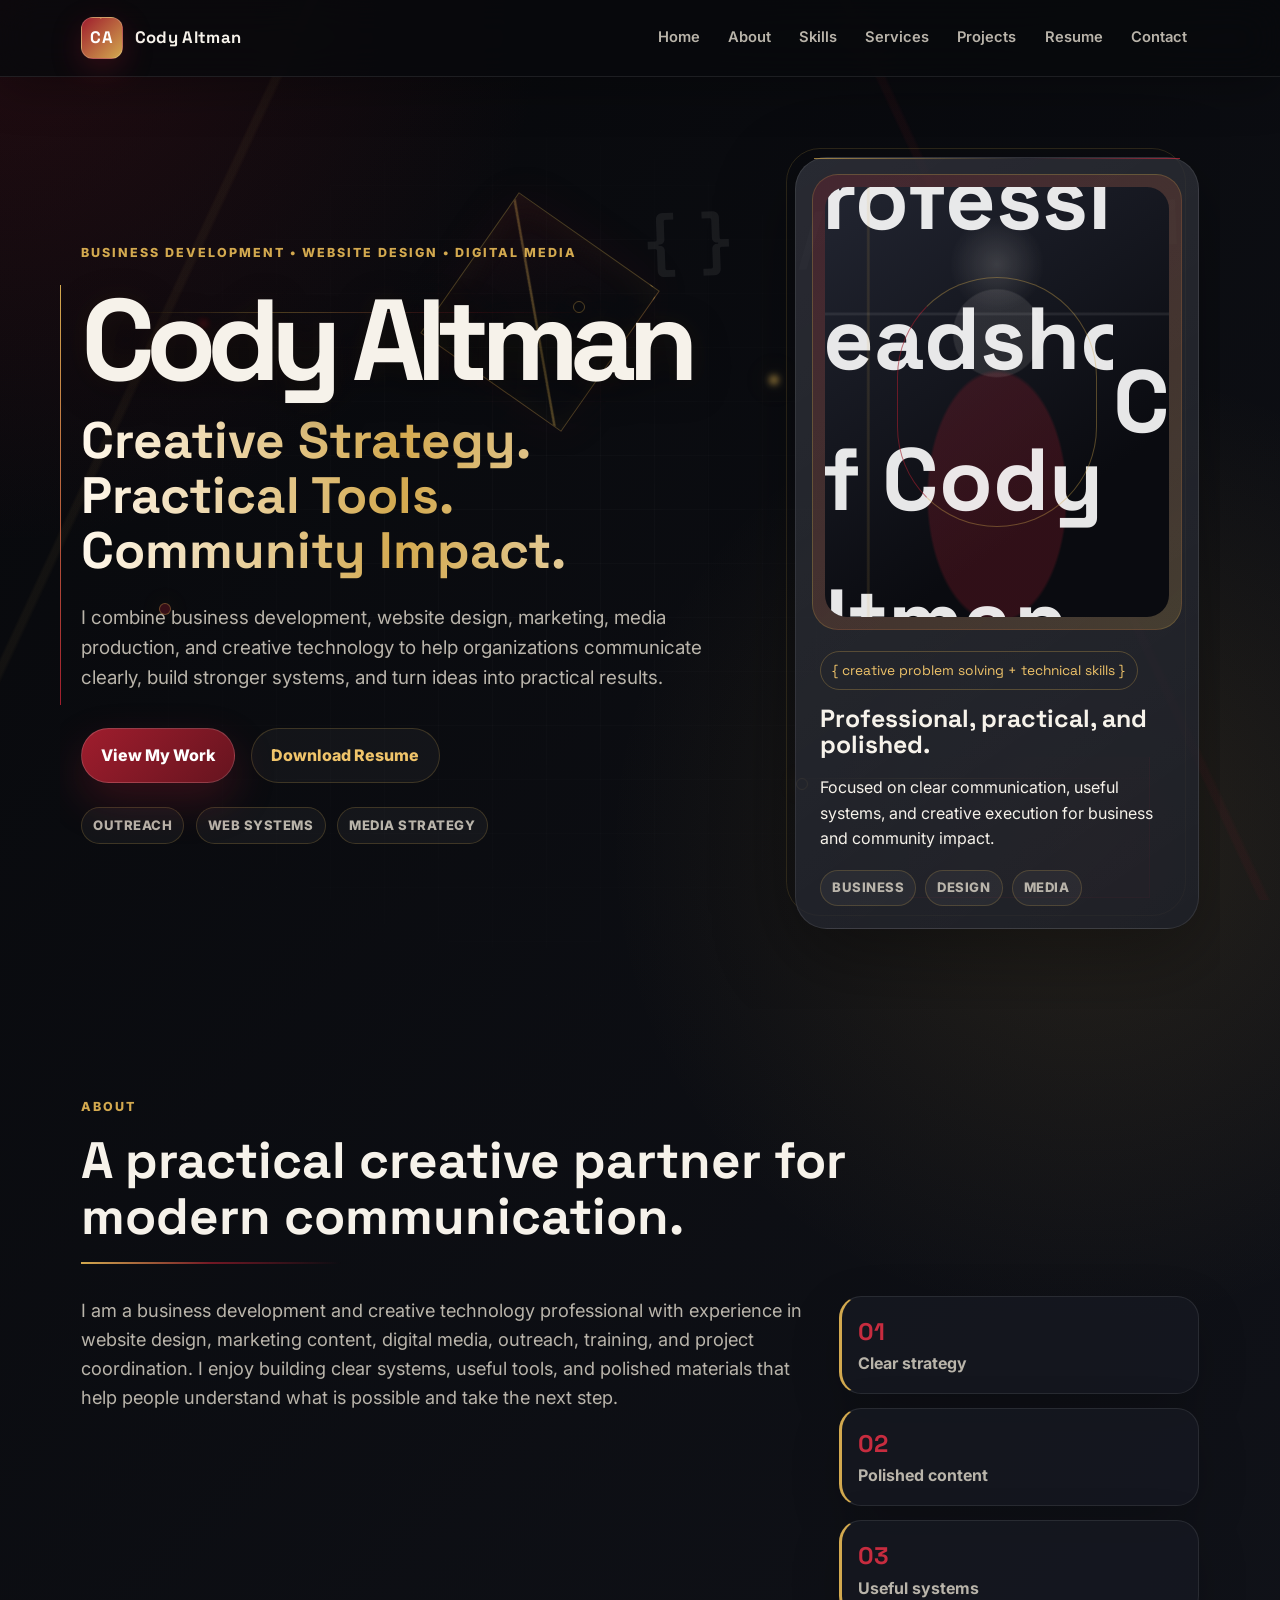
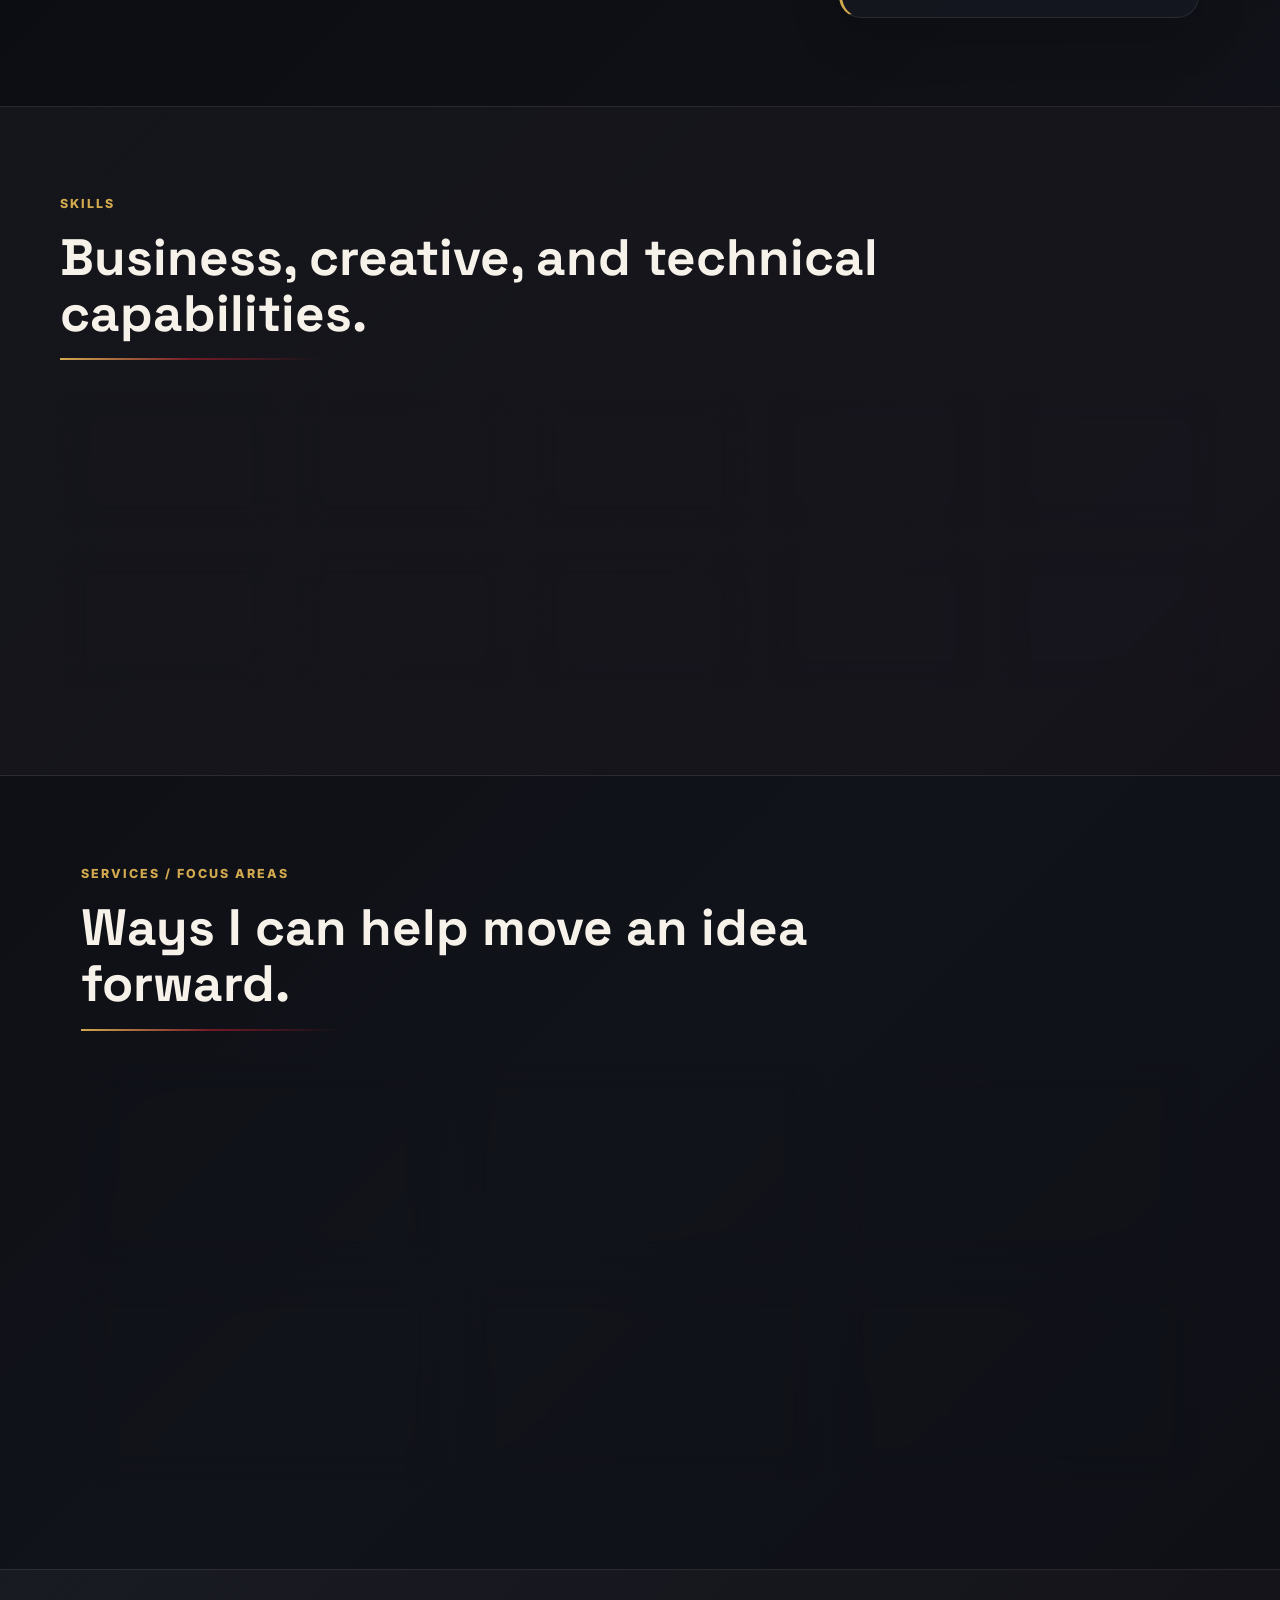
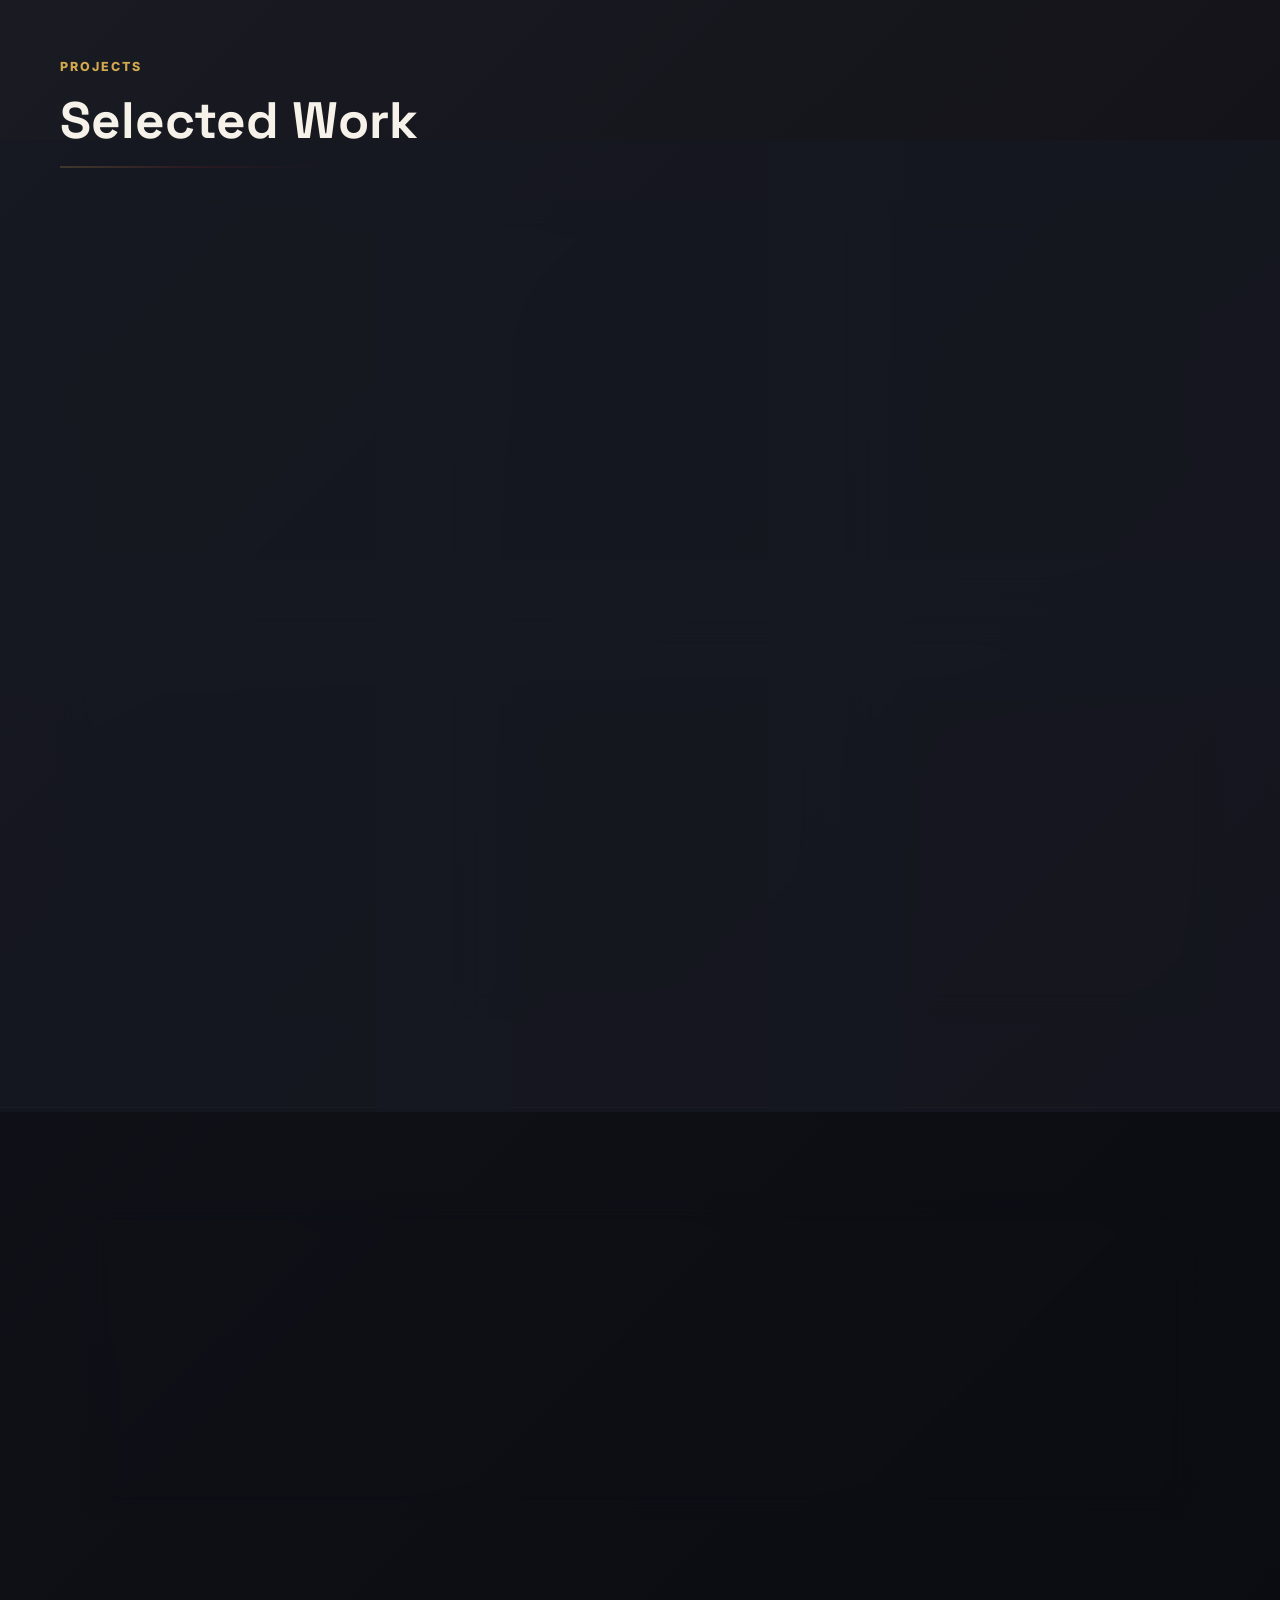
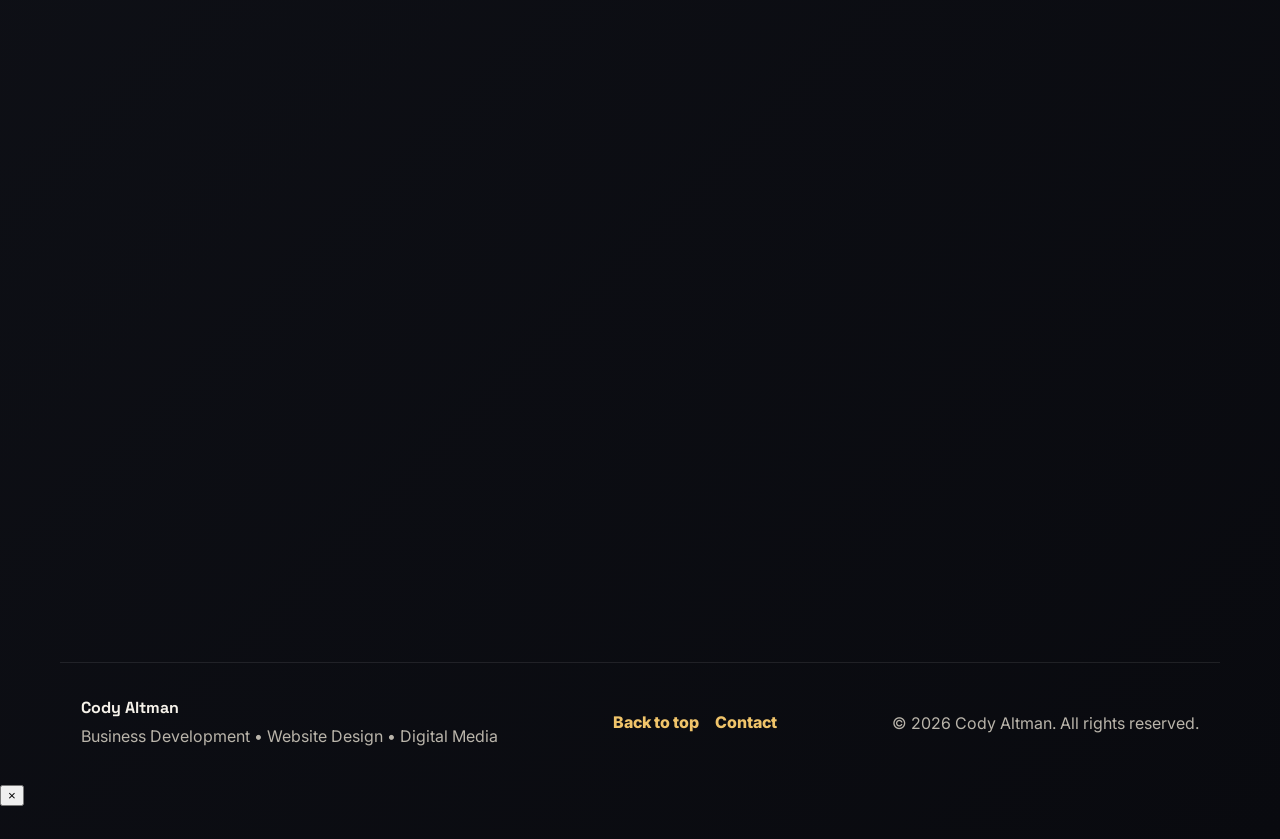
==== commit bdfd6c8b: "Update index.html" ====
--- a/index.html
+++ b/index.html
@@ -62,8 +62,8 @@
         </p>
         <div class="hero-actions" aria-label="Primary calls to action">
           <a class="btn btn-primary" href="#projects">View My Work</a>
-          <!-- Update this link when your resume PDF is added to assets/Cody-Altman-Resume.pdf. -->
-          <a class="btn btn-secondary" href="assets/Cody-Altman-Resume.pdf" download>Download Resume</a>
+          <!-- Upload your resume as assets/resume.pdf or update this href to match your file name. -->
+          <a class="btn btn-secondary" href="assets/resume.pdf" download>Download Resume</a>
         </div>
         <div class="hero-proof" aria-label="Portfolio focus areas">
           <span>Outreach</span>
@@ -74,15 +74,15 @@
 
       <aside class="profile-card reveal" aria-label="Cody Altman profile highlight">
         <div class="profile-frame">
-          <!-- Replace the placeholder below with your headshot image when available.
-               Example: <img src="assets/cody-altman-headshot.jpg" alt="Professional headshot of Cody Altman"> -->
-          <div class="headshot-placeholder" role="img" aria-label="Professional headshot placeholder for Cody Altman">
-            <span class="portrait-initials">CA</span>
-            <span class="portrait-ring"></span>
+          <!-- Upload your profile picture to assets/headshot.png. If you use a different file name, update the src below. -->
+          <div class="headshot-placeholder">
+            <img src="assets/headshot.png" alt="Professional headshot of Cody Altman">
+            <span class="portrait-initials" aria-hidden="true">CA</span>
+            <span class="portrait-ring" aria-hidden="true"></span>
           </div>
         </div>
         <div class="profile-meta">
-          <p class="code-chip">{ strategist + digital creative }</p>
+          <p class="code-chip">{ creative problem solving + technical skills }</p>
           <h3>Professional, practical, and polished.</h3>
           <p>Focused on clear communication, useful systems, and creative execution for business and community impact.</p>
           <div class="profile-status" aria-label="Professional strengths">
@@ -178,63 +178,80 @@
     <section class="content-section alt-section" id="projects" aria-labelledby="projects-title">
       <div class="section-heading reveal">
         <p class="eyebrow">Projects</p>
-        <h2 id="projects-title">Editable gallery for selected work.</h2>
-        <p class="section-intro">Replace these sample cards with real screenshots, links, outcomes, and descriptions as your portfolio grows.</p>
+        <h2 id="projects-title">Selected Work</h2>
       </div>
       <div class="project-grid">
         <!-- Project card template: update title, category, description, image/screenshot, and link. -->
         <article class="project-card reveal">
-          <div class="project-visual"><span>Campaign</span></div>
+          <button class="project-visual" type="button" data-full-image="assets/projects/small-business-marketing.png" data-title="Small Business Marketing Campaigns">
+            <!-- Upload this project image to assets/projects/small-business-marketing.png, or update both src and data-full-image. -->
+            <img src="assets/projects/small-business-marketing.png" alt="Preview image for Small Business Marketing Campaigns" loading="lazy">
+            <span>Campaign</span>
+          </button>
           <div class="project-body">
             <span class="tag">Marketing</span>
             <h3>Small Business Marketing Campaigns</h3>
             <p>Messaging, promotional structure, and content ideas for small business visibility and customer engagement.</p>
-            <a href="#contact" aria-label="Request details about Small Business Marketing Campaigns">View Details</a>
-          </div>
-        </article>
-        <article class="project-card reveal">
-          <div class="project-visual"><span>Web</span></div>
+          </div>
+        </article>
+        <article class="project-card reveal">
+          <button class="project-visual" type="button" data-full-image="assets/projects/website-design-concepts.png" data-title="Website Design Concepts">
+            <!-- Upload this project image to assets/projects/website-design-concepts.png, or update both src and data-full-image. -->
+            <img src="assets/projects/website-design-concepts.png" alt="Preview image for Website Design Concepts" loading="lazy">
+            <span>Web</span>
+          </button>
           <div class="project-body">
             <span class="tag">Website Design</span>
             <h3>Website Design Concepts</h3>
             <p>Responsive page concepts focused on clear navigation, professional presentation, and conversion-ready structure.</p>
-            <a href="#contact" aria-label="Request details about Website Design Concepts">View Details</a>
-          </div>
-        </article>
-        <article class="project-card reveal">
-          <div class="project-visual"><span>BD</span></div>
+          </div>
+        </article>
+        <article class="project-card reveal">
+          <button class="project-visual" type="button" data-full-image="assets/projects/business-development-materials.png" data-title="Business Development Materials">
+            <!-- Upload this project image to assets/projects/business-development-materials.png, or update both src and data-full-image. -->
+            <img src="assets/projects/business-development-materials.png" alt="Preview image for Business Development Materials" loading="lazy">
+            <span>BD</span>
+          </button>
           <div class="project-body">
             <span class="tag">Business Development</span>
             <h3>Business Development Materials</h3>
             <p>Outreach assets, one-page summaries, and presentation materials designed to support partnership conversations.</p>
-            <a href="#contact" aria-label="Request details about Business Development Materials">View Details</a>
-          </div>
-        </article>
-        <article class="project-card reveal">
-          <div class="project-visual"><span>Event</span></div>
+          </div>
+        </article>
+        <article class="project-card reveal">
+          <button class="project-visual" type="button" data-full-image="assets/projects/event-promotion-graphics.png" data-title="Event Promotion Graphics">
+            <!-- Upload this project image to assets/projects/event-promotion-graphics.png, or update both src and data-full-image. -->
+            <img src="assets/projects/event-promotion-graphics.png" alt="Preview image for Event Promotion Graphics" loading="lazy">
+            <span>Event</span>
+          </button>
           <div class="project-body">
             <span class="tag">Promotion</span>
             <h3>Event Promotion Graphics</h3>
             <p>Visual direction and promotional layouts for events, announcements, and community-facing initiatives.</p>
-            <a href="#contact" aria-label="Request details about Event Promotion Graphics">View Details</a>
-          </div>
-        </article>
-        <article class="project-card reveal">
-          <div class="project-visual"><span>Story</span></div>
+          </div>
+        </article>
+        <article class="project-card reveal">
+          <button class="project-visual" type="button" data-full-image="assets/projects/newsletter-success-story-layouts.png" data-title="Newsletter and Success Story Layouts">
+            <!-- Upload this project image to assets/projects/newsletter-success-story-layouts.png, or update both src and data-full-image. -->
+            <img src="assets/projects/newsletter-success-story-layouts.png" alt="Preview image for Newsletter and Success Story Layouts" loading="lazy">
+            <span>Story</span>
+          </button>
           <div class="project-body">
             <span class="tag">Content Strategy</span>
             <h3>Newsletter / Success Story Layouts</h3>
             <p>Readable story formats and newsletter structures that highlight outcomes, people, and practical next steps.</p>
-            <a href="#contact" aria-label="Request details about Newsletter and Success Story Layouts">View Details</a>
-          </div>
-        </article>
-        <article class="project-card reveal">
-          <div class="project-visual"><span>AI</span></div>
+          </div>
+        </article>
+        <article class="project-card reveal">
+          <button class="project-visual" type="button" data-full-image="assets/projects/ai-workflow-experiments.png" data-title="AI and Workflow Experiments">
+            <!-- Upload this project image to assets/projects/ai-workflow-experiments.png, or update both src and data-full-image. -->
+            <img src="assets/projects/ai-workflow-experiments.png" alt="Preview image for AI and Workflow Experiments" loading="lazy">
+            <span>AI</span>
+          </button>
           <div class="project-body">
             <span class="tag">Workflow Tools</span>
             <h3>AI &amp; Workflow Experiments</h3>
             <p>Exploration of AI-assisted planning, content drafts, repeatable workflows, and practical productivity systems.</p>
-            <a href="#contact" aria-label="Request details about AI and Workflow Experiments">View Details</a>
           </div>
         </article>
       </div>
@@ -245,8 +262,8 @@
         <p class="eyebrow">Resume</p>
         <h2 id="resume-title">Want the full professional overview?</h2>
         <p>Download my resume or reach out directly for the latest version, project samples, and availability.</p>
-        <!-- Place your actual resume at assets/Cody-Altman-Resume.pdf or update this href to your resume URL. -->
-        <a class="btn btn-primary" href="assets/Cody-Altman-Resume.pdf" download>Download Resume</a>
+        <!-- Upload your actual resume at assets/resume.pdf or update this href to your resume URL. -->
+        <a class="btn btn-primary" href="assets/resume.pdf" download>Download Resume</a>
       </div>
     </section>
 
@@ -258,17 +275,9 @@
       <div class="contact-layout reveal">
         <div class="contact-card">
           <!-- Update these contact links with your real email, LinkedIn, GitHub, and optional phone. -->
-          <a href="mailto:your.email@example.com"><span>Email</span>your.email@example.com</a>
-          <a href="https://www.linkedin.com/" target="_blank" rel="noreferrer"><span>LinkedIn</span>Update LinkedIn URL</a>
+          <a href="mailto:cody.altman.2021@gmail.com"><span>Email</span>cody.altman.2021@gmail.com</a>
+          <a href="https://www.linkedin.com/in/cody-altman/" target="_blank" rel="noreferrer"><span>LinkedIn</span>https://www.linkedin.com/in/cody-altman/</a>
           <a href="https://github.com/inurcrosshair" target="_blank" rel="noreferrer"><span>GitHub</span>github.com/inurcrosshair</a>
-        </div>
-        <div class="form-mockup" aria-label="Contact form mockup">
-          <!-- GitHub Pages does not include a backend. Connect a third-party form service like Formspree, Netlify Forms, or Google Forms if you want this to submit messages. -->
-          <p class="mock-label">Form preview</p>
-          <div>Name</div>
-          <div>Email</div>
-          <div>Message</div>
-          <a class="btn btn-secondary" href="mailto:your.email@example.com">Send Email Instead</a>
         </div>
       </div>
     </section>
@@ -286,6 +295,14 @@
     <p class="copyright">© <span id="copyright-year"></span> Cody Altman. All rights reserved.</p>
   </footer>
 
+  <div class="lightbox" id="project-lightbox" aria-hidden="true" role="dialog" aria-label="Project image preview">
+    <button class="lightbox-close" type="button" aria-label="Close project image preview">×</button>
+    <figure>
+      <img src="" alt="">
+      <figcaption></figcaption>
+    </figure>
+  </div>
+
   <script src="script.js"></script>
 </body>
 </html>
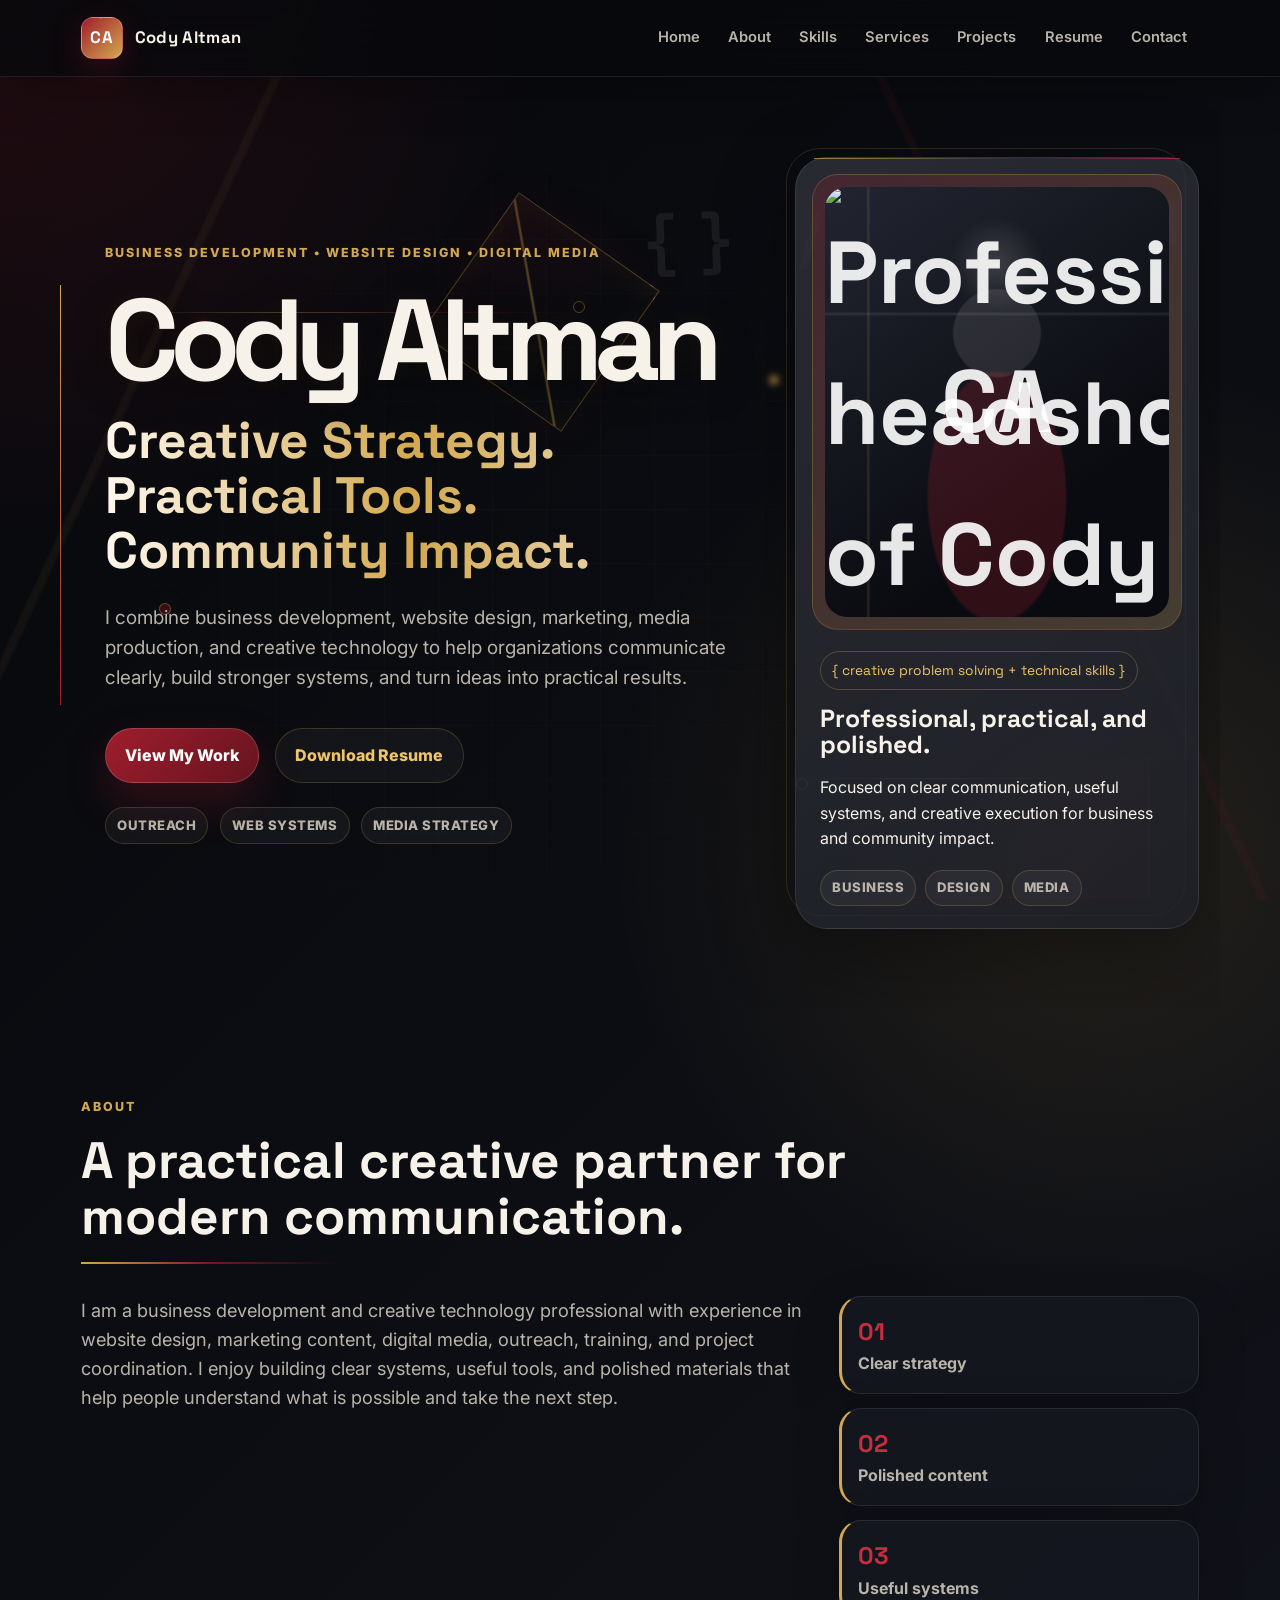
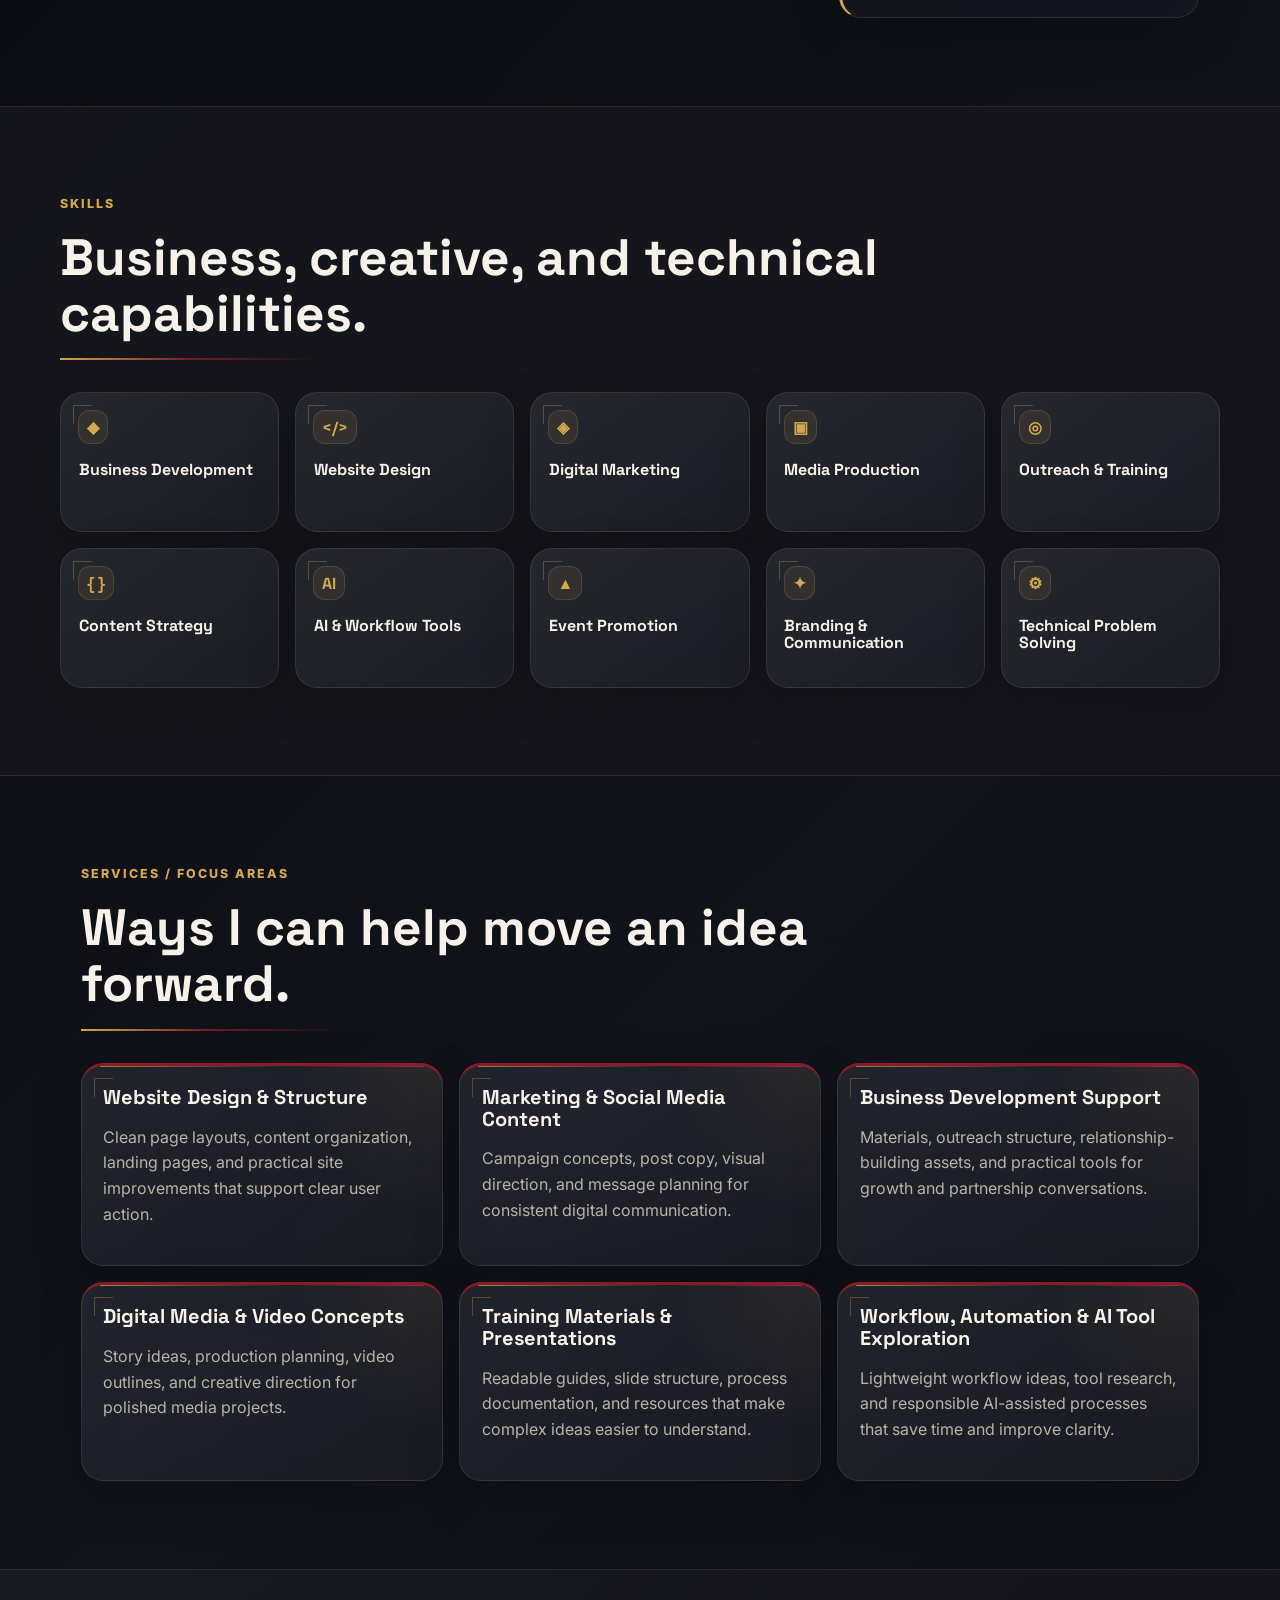
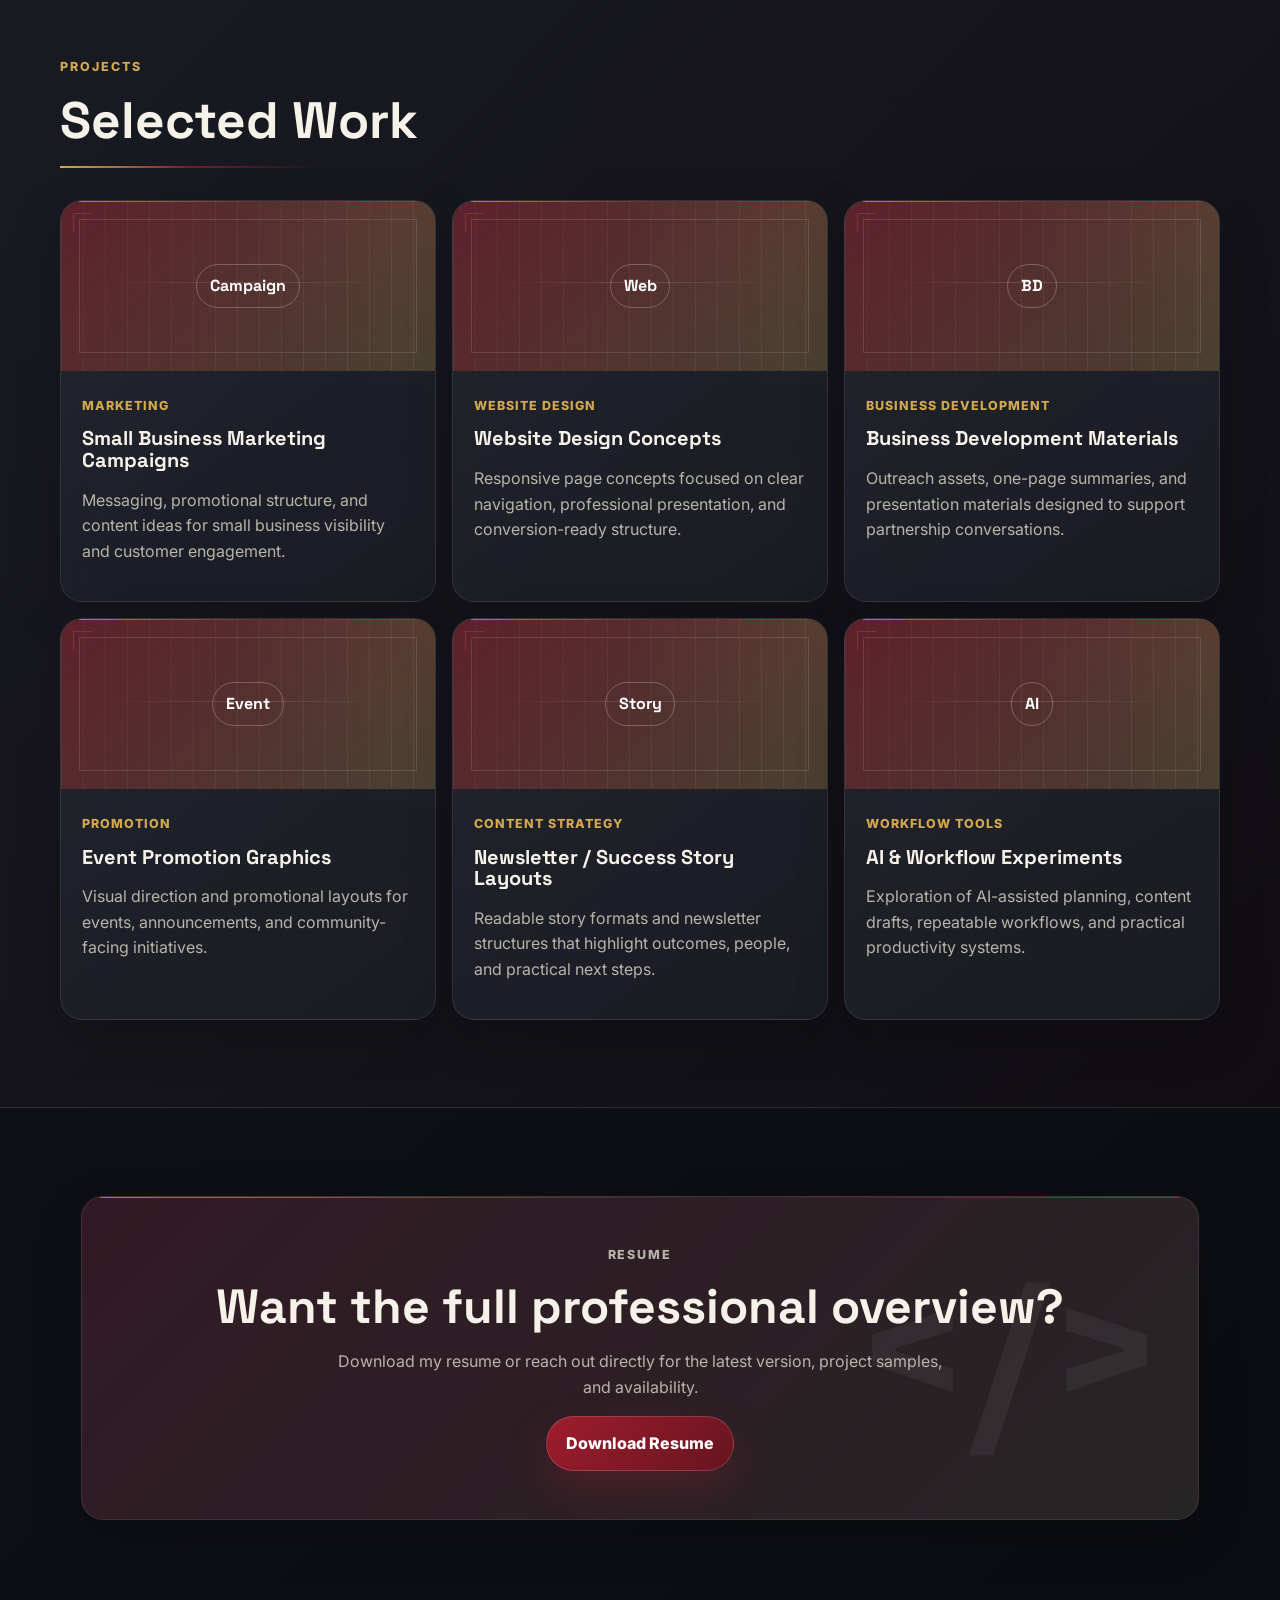
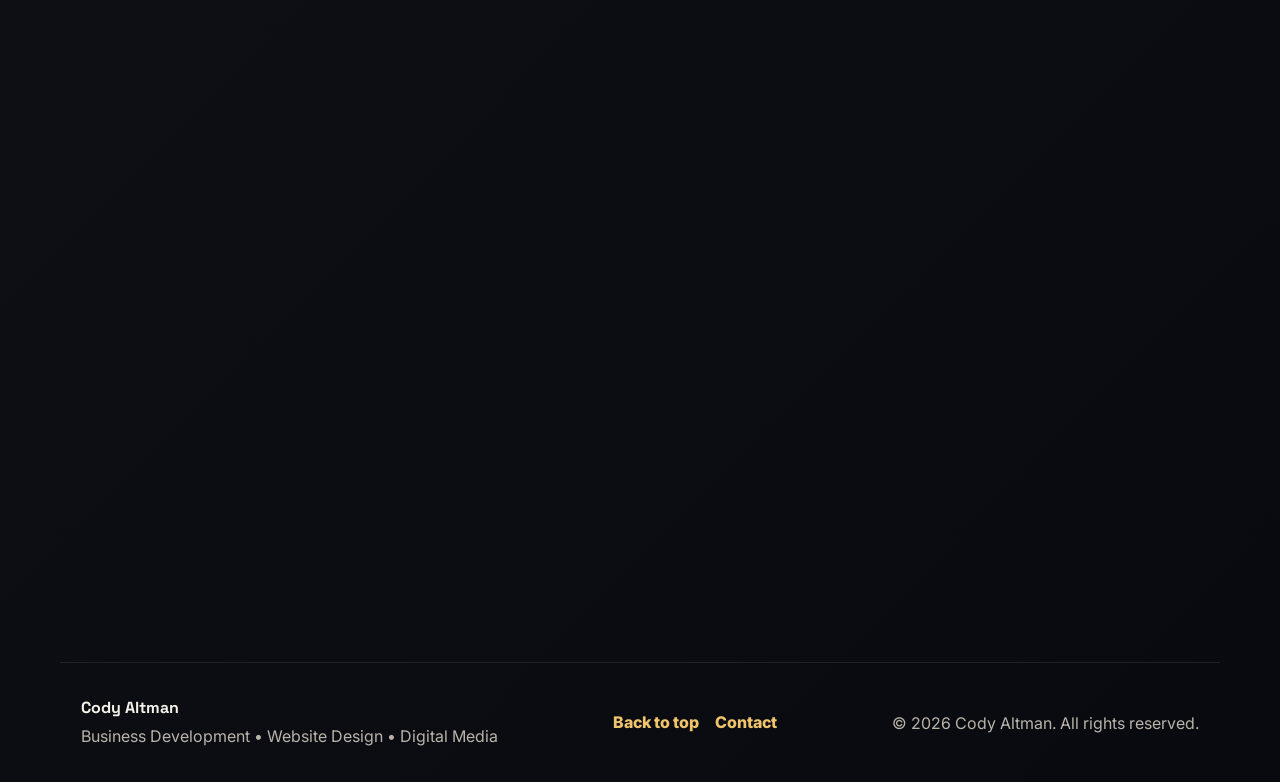
==== commit 6c114699: "Update index.html" ====
--- a/index.html
+++ b/index.html
@@ -78,7 +78,6 @@
           <div class="headshot-placeholder">
             <img src="assets/headshot.png" alt="Professional headshot of Cody Altman">
             <span class="portrait-initials" aria-hidden="true">CA</span>
-            <span class="portrait-ring" aria-hidden="true"></span>
           </div>
         </div>
         <div class="profile-meta">
--- a/styles.css
+++ b/styles.css
@@ -1206,3 +1206,143 @@
     display: none;
   }
 }
+
+/* Requested content/layout updates and asset-preview support. */
+.hero-content {
+  padding-left: clamp(0.75rem, 2vw, 1.5rem);
+}
+
+.headshot-placeholder img {
+  height: 100%;
+  inset: 0;
+  object-fit: cover;
+  position: absolute;
+  width: 100%;
+  z-index: 3;
+}
+
+.headshot-placeholder img.is-missing {
+  display: none;
+}
+
+.project-visual {
+  border: 0;
+  color: inherit;
+  cursor: pointer;
+  font: inherit;
+  padding: 0;
+  width: 100%;
+}
+
+.project-visual img {
+  height: 100%;
+  inset: 0;
+  object-fit: cover;
+  position: absolute;
+  width: 100%;
+  z-index: 1;
+}
+
+.project-visual img.is-missing {
+  display: none;
+}
+
+.project-visual span {
+  position: relative;
+  z-index: 2;
+}
+
+.project-visual:focus-visible {
+  outline: 3px solid rgba(240, 196, 106, 0.9);
+  outline-offset: -3px;
+}
+
+.project-card:has(.project-visual:focus-visible) {
+  border-color: rgba(211, 169, 79, 0.52);
+}
+
+.resume-panel {
+  text-align: center;
+}
+
+.resume-panel p {
+  margin-left: auto;
+  margin-right: auto;
+}
+
+.resume-panel .btn {
+  margin-left: auto;
+  margin-right: auto;
+}
+
+.contact-layout {
+  grid-template-columns: minmax(280px, 640px);
+  justify-content: center;
+}
+
+.contact-card {
+  width: 100%;
+}
+
+.lightbox {
+  align-items: center;
+  background: rgba(5, 6, 10, 0.88);
+  display: none;
+  inset: 0;
+  justify-content: center;
+  padding: 1.2rem;
+  position: fixed;
+  z-index: 1000;
+}
+
+.lightbox.is-open {
+  display: flex;
+}
+
+.lightbox figure {
+  margin: 0;
+  max-width: min(1100px, 94vw);
+  width: 100%;
+}
+
+.lightbox img {
+  background: var(--bg-card-solid);
+  border: 1px solid rgba(211, 169, 79, 0.34);
+  border-radius: 22px;
+  box-shadow: var(--shadow);
+  max-height: 82vh;
+  object-fit: contain;
+  width: 100%;
+}
+
+.lightbox figcaption {
+  color: var(--amber);
+  font-family: "Space Grotesk", sans-serif;
+  font-weight: 800;
+  margin-top: 0.85rem;
+  text-align: center;
+}
+
+.lightbox-close {
+  align-items: center;
+  background: rgba(159, 29, 45, 0.9);
+  border: 1px solid rgba(255, 255, 255, 0.22);
+  border-radius: 999px;
+  color: #fff;
+  cursor: pointer;
+  display: inline-flex;
+  font-size: 2rem;
+  height: 48px;
+  justify-content: center;
+  line-height: 1;
+  position: fixed;
+  right: 1.2rem;
+  top: 1.2rem;
+  width: 48px;
+}
+
+@media (max-width: 760px) {
+  .hero-content {
+    padding-left: 0.85rem;
+  }
+}
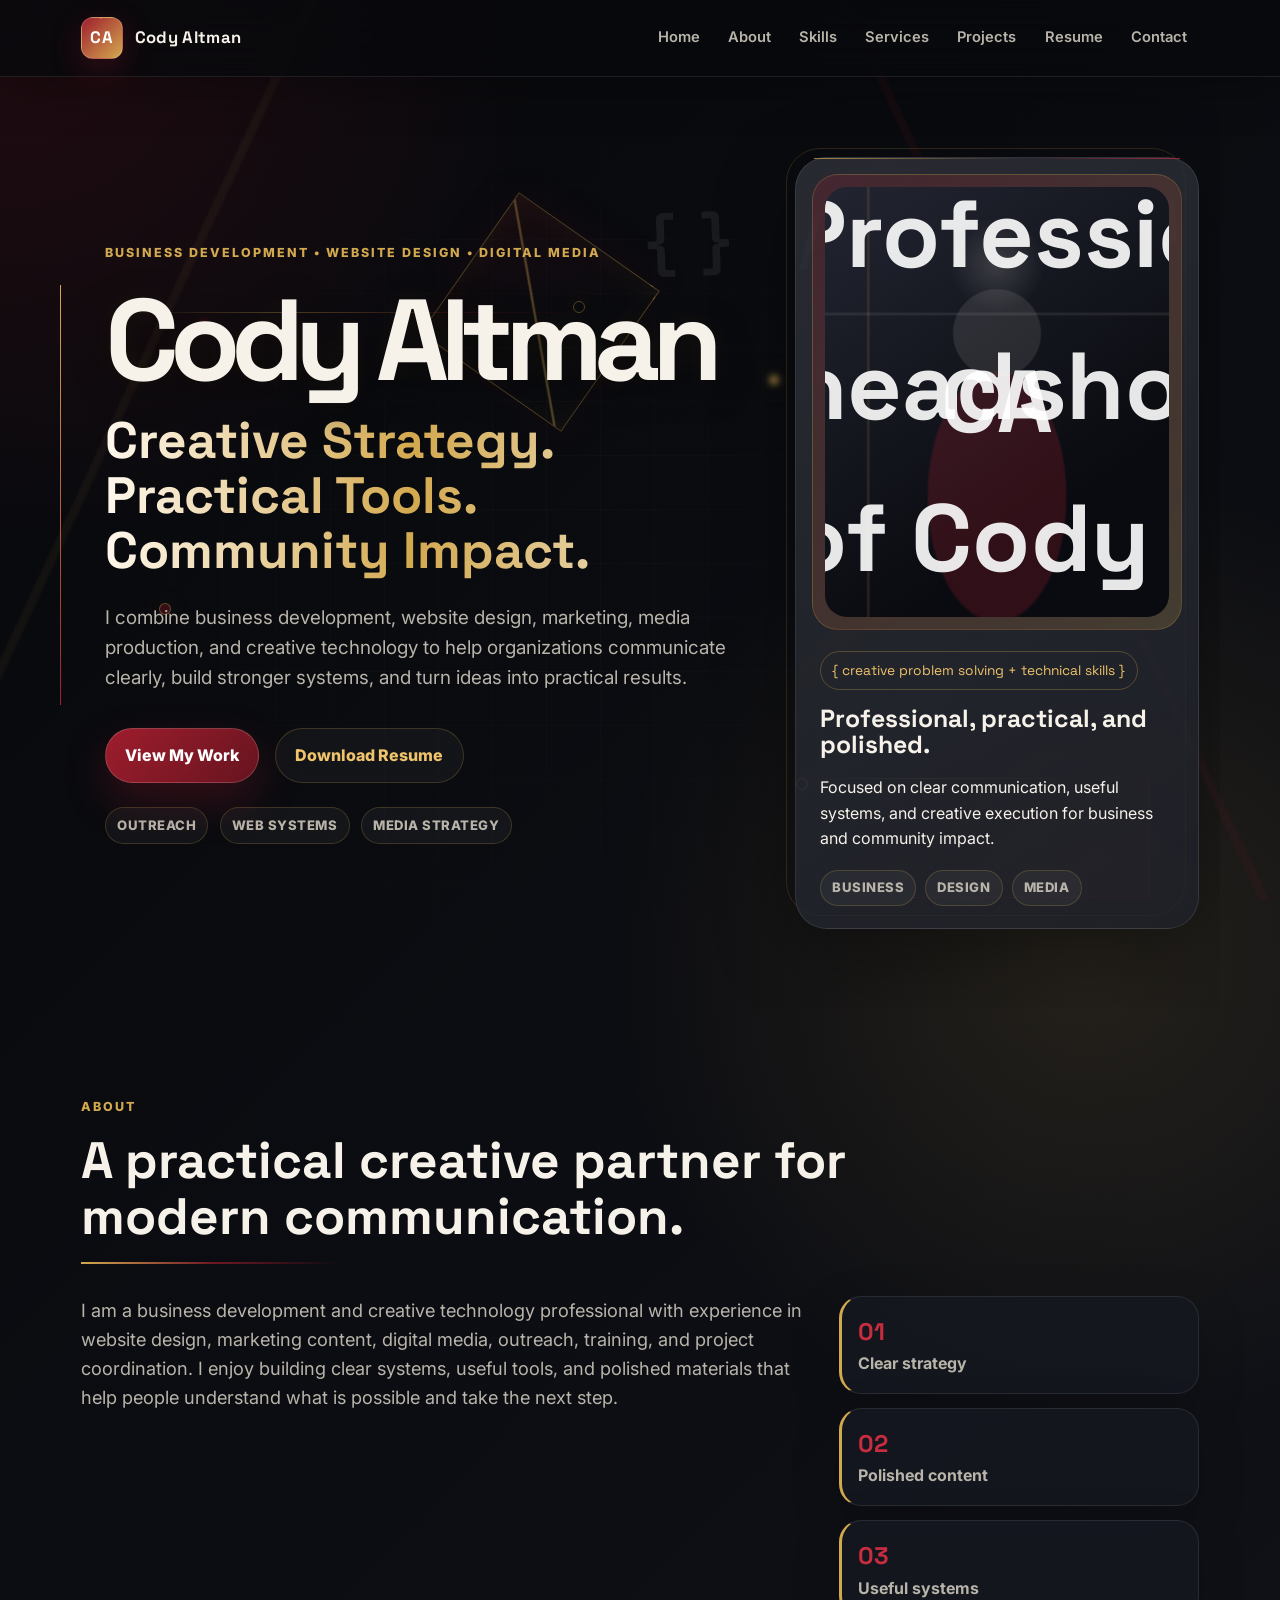
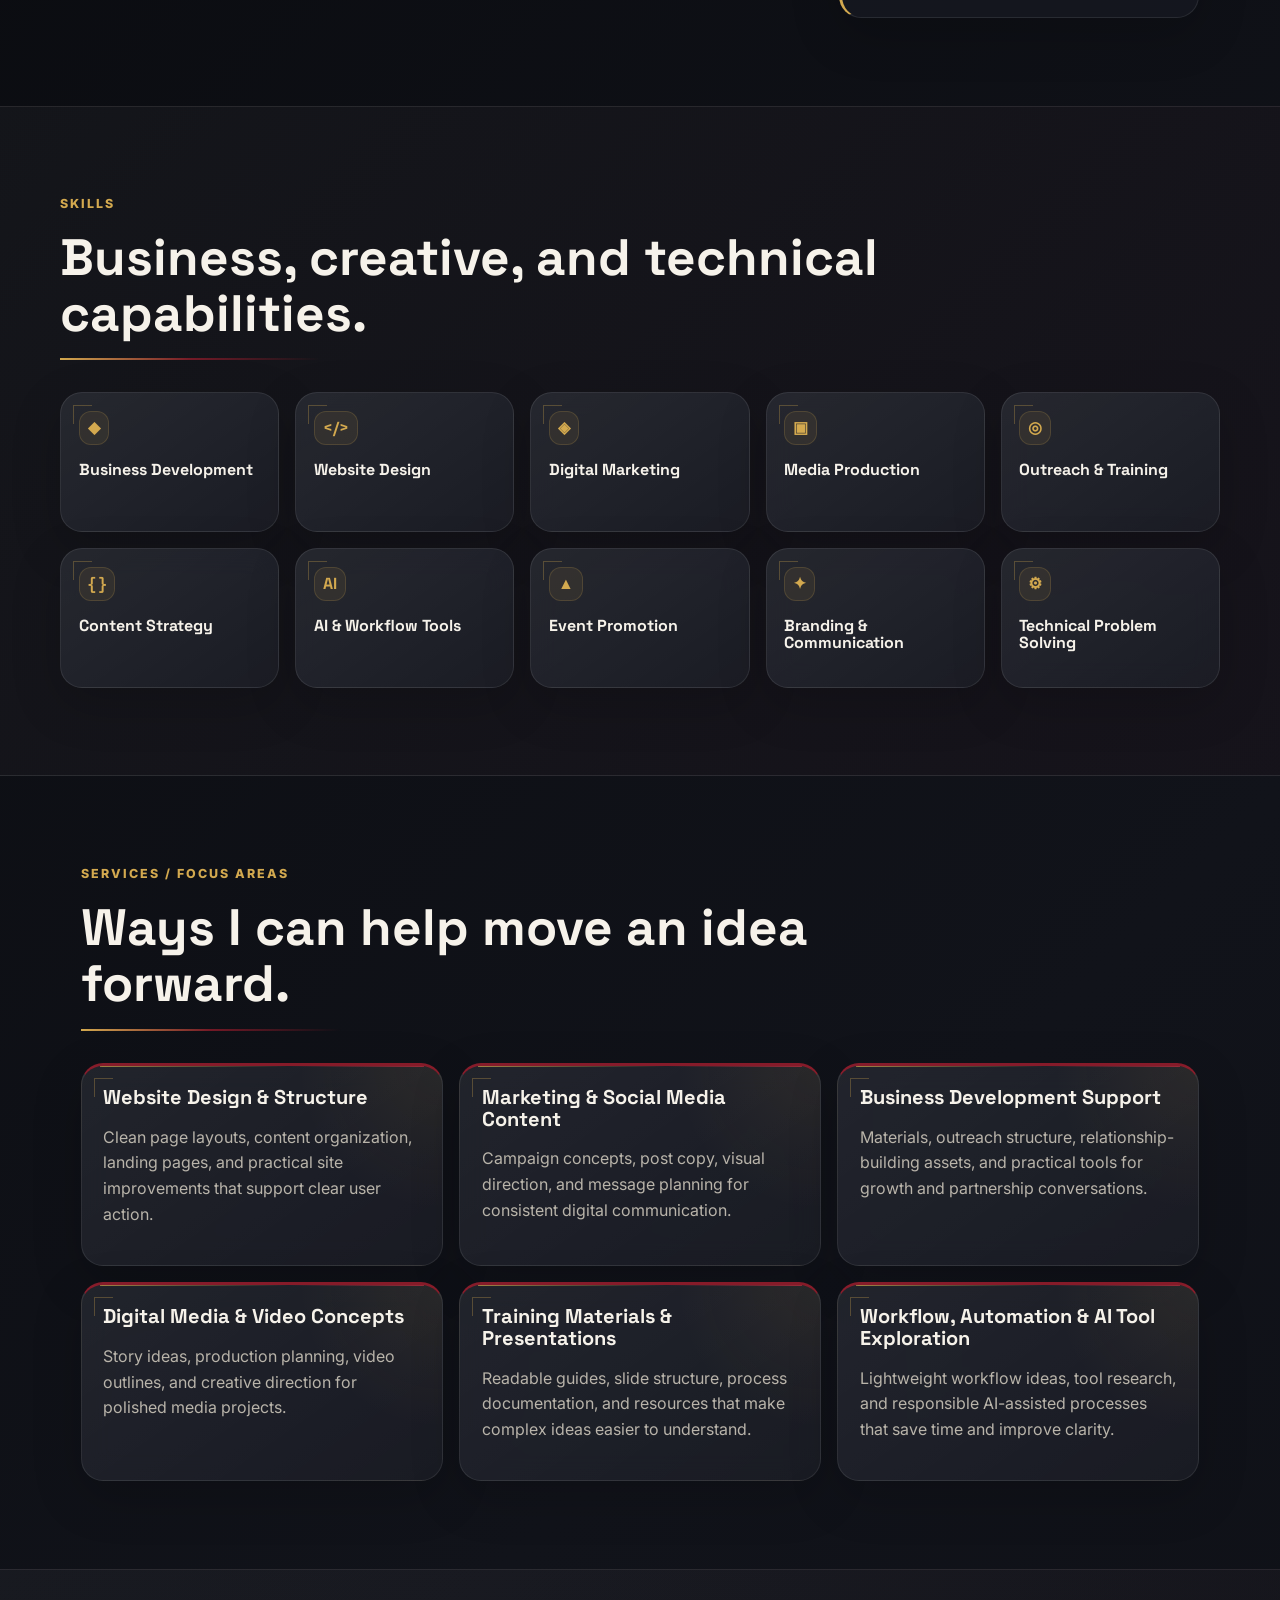
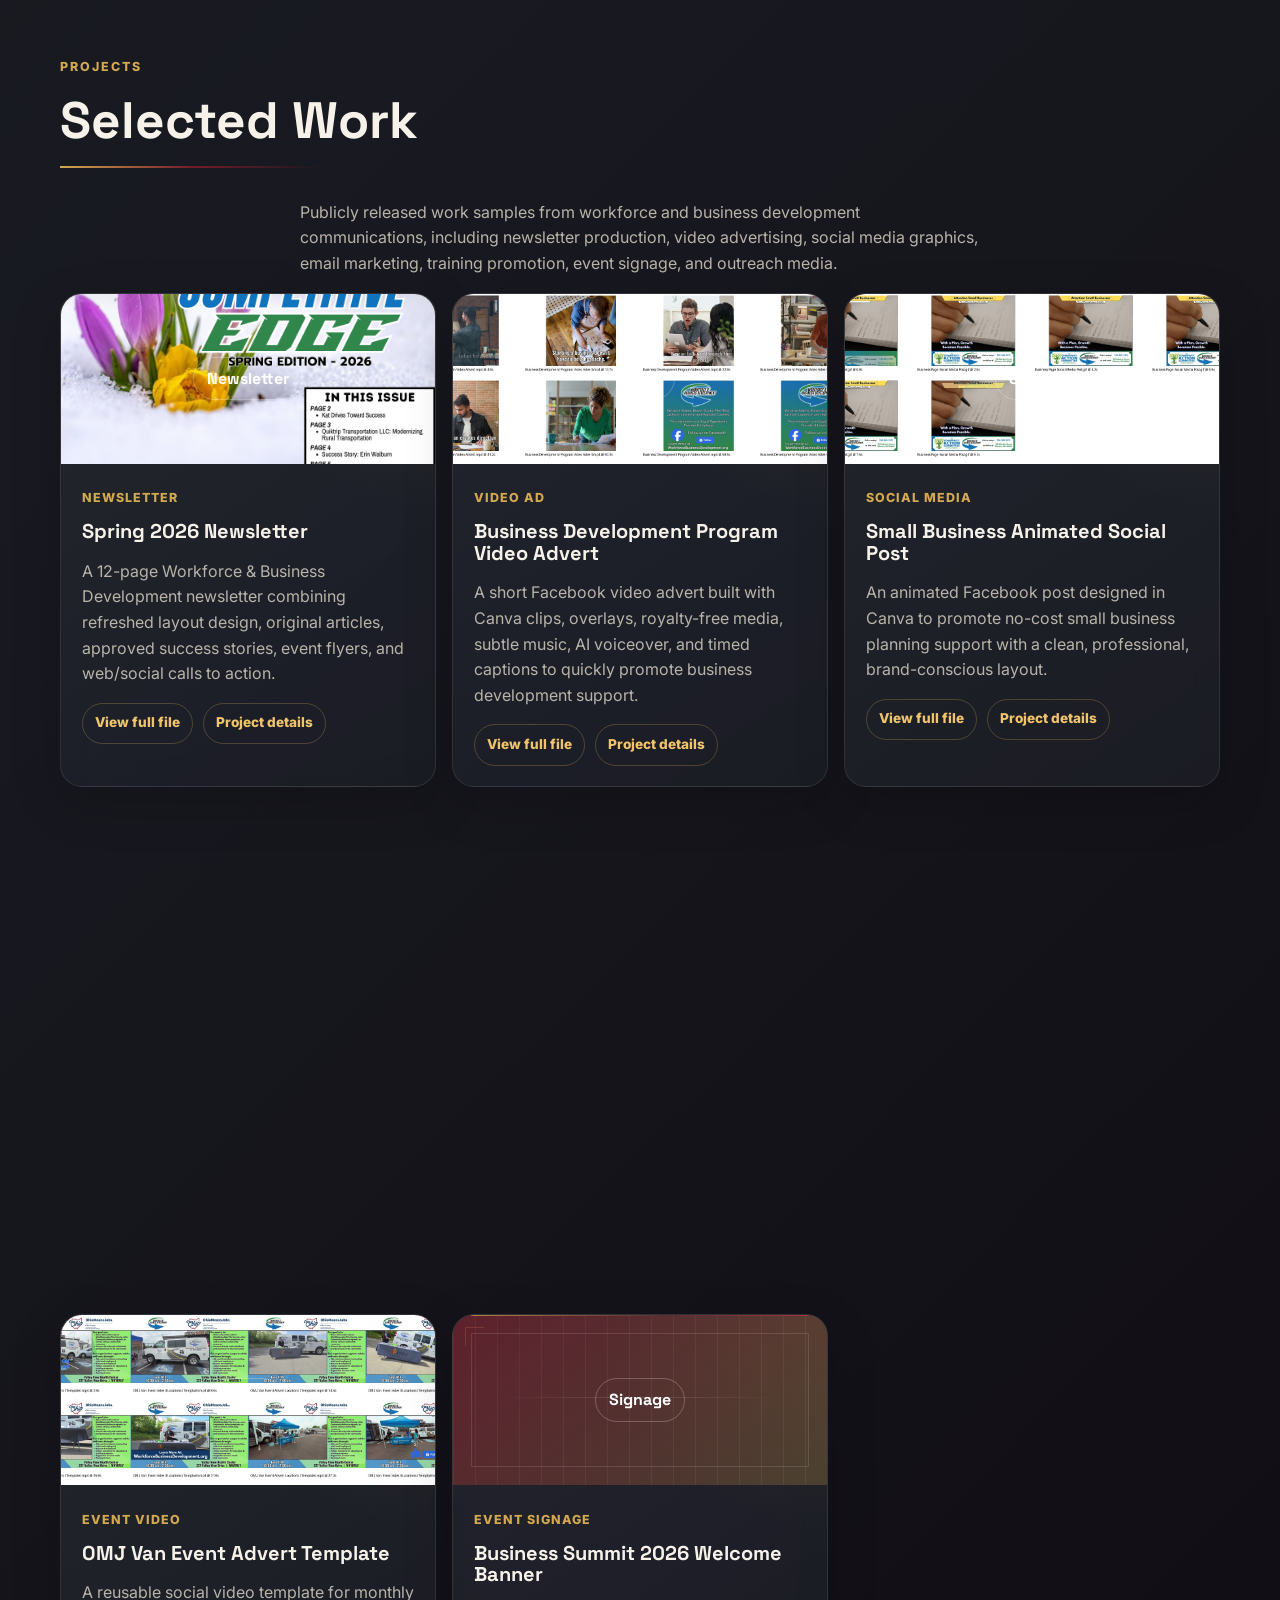
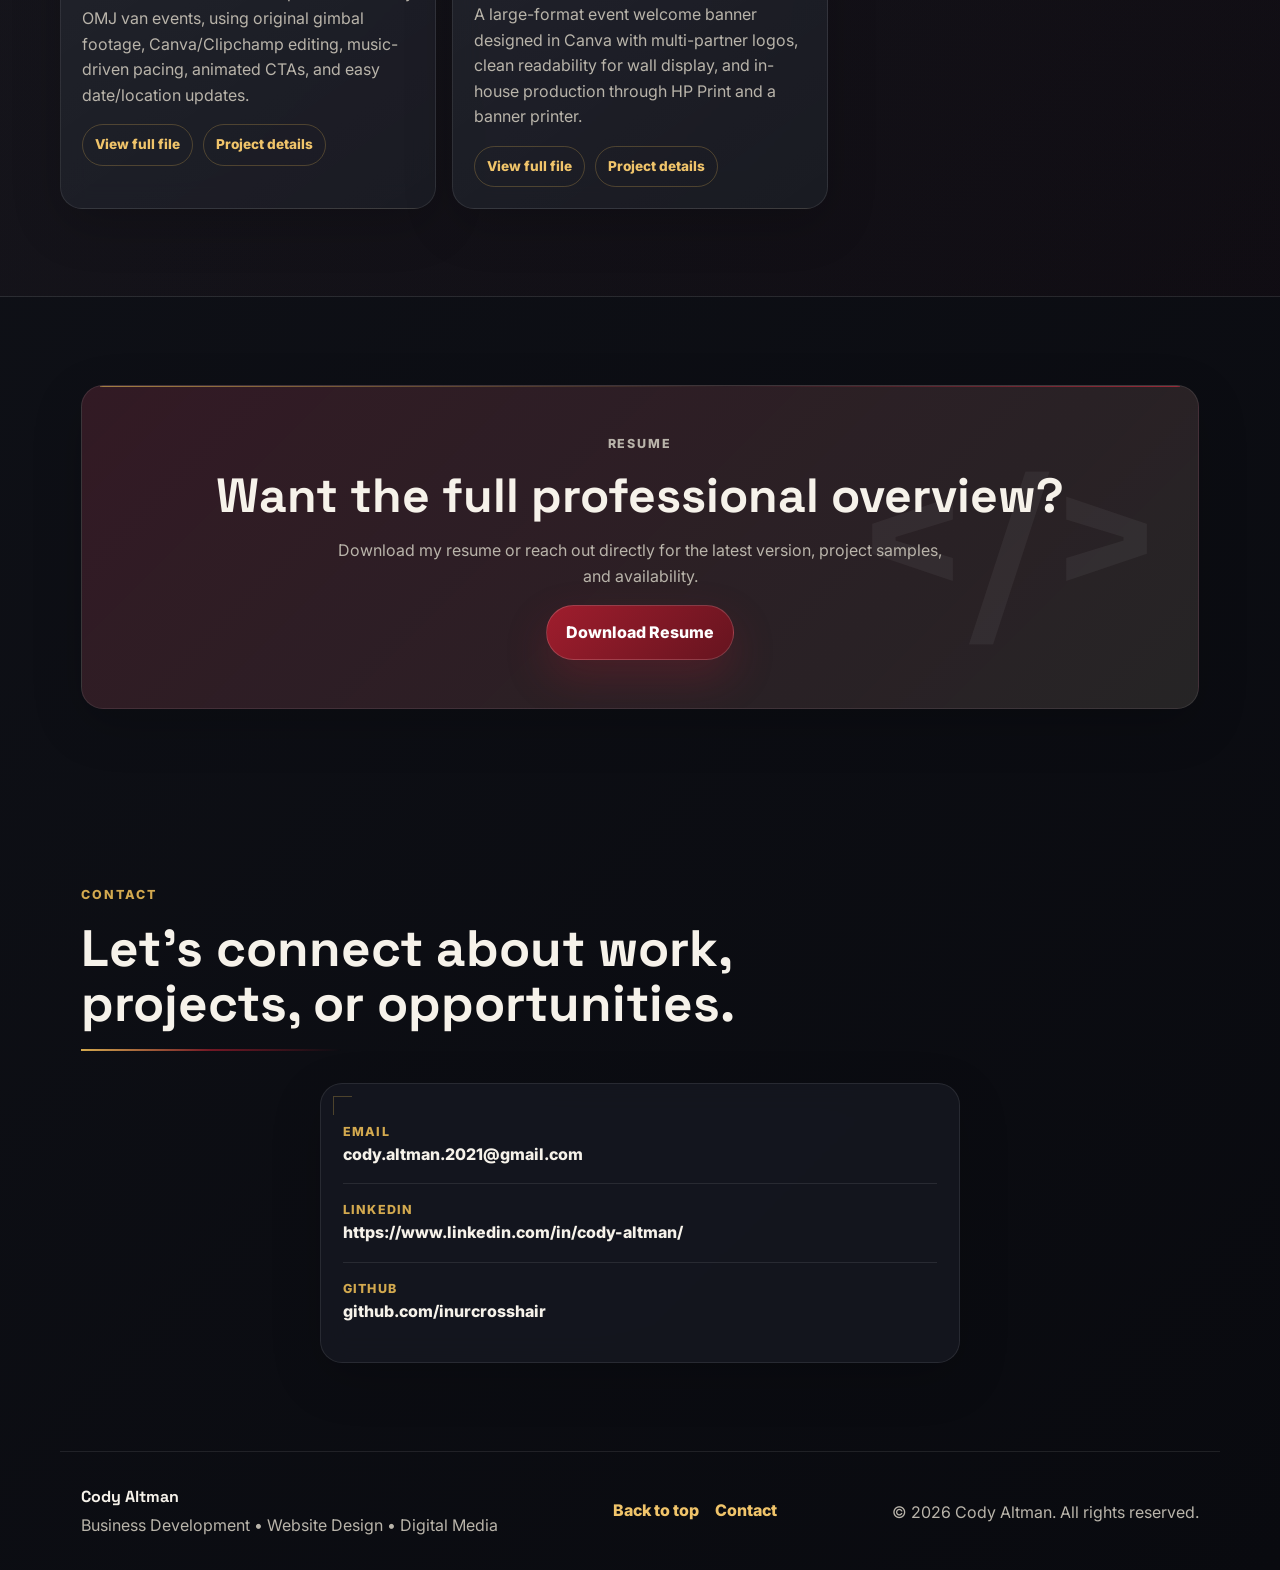
==== commit eb54c587: "Add public portfolio project case studies" ====
--- a/index.html
+++ b/index.html
@@ -179,78 +179,126 @@
         <p class="eyebrow">Projects</p>
         <h2 id="projects-title">Selected Work</h2>
       </div>
+      <p class="section-intro reveal">Publicly released work samples from workforce and business development communications, including newsletter production, video advertising, social media graphics, email marketing, training promotion, event signage, and outreach media.</p>
       <div class="project-grid">
-        <!-- Project card template: update title, category, description, image/screenshot, and link. -->
-        <article class="project-card reveal">
-          <button class="project-visual" type="button" data-full-image="assets/projects/small-business-marketing.png" data-title="Small Business Marketing Campaigns">
-            <!-- Upload this project image to assets/projects/small-business-marketing.png, or update both src and data-full-image. -->
-            <img src="assets/projects/small-business-marketing.png" alt="Preview image for Small Business Marketing Campaigns" loading="lazy">
-            <span>Campaign</span>
-          </button>
-          <div class="project-body">
-            <span class="tag">Marketing</span>
-            <h3>Small Business Marketing Campaigns</h3>
-            <p>Messaging, promotional structure, and content ideas for small business visibility and customer engagement.</p>
-          </div>
-        </article>
-        <article class="project-card reveal">
-          <button class="project-visual" type="button" data-full-image="assets/projects/website-design-concepts.png" data-title="Website Design Concepts">
-            <!-- Upload this project image to assets/projects/website-design-concepts.png, or update both src and data-full-image. -->
-            <img src="assets/projects/website-design-concepts.png" alt="Preview image for Website Design Concepts" loading="lazy">
-            <span>Web</span>
-          </button>
-          <div class="project-body">
-            <span class="tag">Website Design</span>
-            <h3>Website Design Concepts</h3>
-            <p>Responsive page concepts focused on clear navigation, professional presentation, and conversion-ready structure.</p>
-          </div>
-        </article>
-        <article class="project-card reveal">
-          <button class="project-visual" type="button" data-full-image="assets/projects/business-development-materials.png" data-title="Business Development Materials">
-            <!-- Upload this project image to assets/projects/business-development-materials.png, or update both src and data-full-image. -->
-            <img src="assets/projects/business-development-materials.png" alt="Preview image for Business Development Materials" loading="lazy">
-            <span>BD</span>
-          </button>
-          <div class="project-body">
-            <span class="tag">Business Development</span>
-            <h3>Business Development Materials</h3>
-            <p>Outreach assets, one-page summaries, and presentation materials designed to support partnership conversations.</p>
-          </div>
-        </article>
-        <article class="project-card reveal">
-          <button class="project-visual" type="button" data-full-image="assets/projects/event-promotion-graphics.png" data-title="Event Promotion Graphics">
-            <!-- Upload this project image to assets/projects/event-promotion-graphics.png, or update both src and data-full-image. -->
-            <img src="assets/projects/event-promotion-graphics.png" alt="Preview image for Event Promotion Graphics" loading="lazy">
+        <article class="project-card reveal">
+          <button class="project-visual" type="button" data-full-image="assets/projects/spring-2026-newsletter-cover.png" data-title="Spring 2026 Newsletter">
+            <img src="assets/projects/spring-2026-newsletter-cover.png" alt="Cover preview for The Competitive Edge Spring 2026 newsletter" loading="lazy">
+            <span>Newsletter</span>
+          </button>
+          <div class="project-body">
+            <span class="tag">Newsletter</span>
+            <h3>Spring 2026 Newsletter</h3>
+            <p>A 12-page Workforce & Business Development newsletter combining refreshed layout design, original articles, approved success stories, event flyers, and web/social calls to action.</p>
+            <div class="project-actions">
+              <a href="https://drive.google.com/file/d/1QIt1y3_rCYDy2hHx_IwPcCZ2xWb6w9uO/view?usp=drivesdk" target="_blank" rel="noreferrer">View full file</a>
+              <a href="projects/spring-2026-newsletter-the-competitive-edge/">Project details</a>
+            </div>
+          </div>
+        </article>
+        <article class="project-card reveal">
+          <button class="project-visual" type="button" data-full-image="assets/projects/business-development-video-advert-storyboard.jpg" data-title="Business Development Program Video Advert">
+            <img src="assets/projects/business-development-video-advert-storyboard.jpg" alt="Storyboard preview for Business Development Program video advert" loading="lazy">
+            <span>Video</span>
+          </button>
+          <div class="project-body">
+            <span class="tag">Video Ad</span>
+            <h3>Business Development Program Video Advert</h3>
+            <p>A short Facebook video advert built with Canva clips, overlays, royalty-free media, subtle music, AI voiceover, and timed captions to quickly promote business development support.</p>
+            <div class="project-actions">
+              <a href="https://drive.google.com/file/d/1bjOOvCSySwyCUUuwqkSkd661SGae7sp4/view?usp=drivesdk" target="_blank" rel="noreferrer">View full file</a>
+              <a href="projects/business-development-video-advert/">Project details</a>
+            </div>
+          </div>
+        </article>
+        <article class="project-card reveal">
+          <button class="project-visual" type="button" data-full-image="assets/projects/small-business-social-gif-storyboard.jpg" data-title="Small Business Animated Social Post">
+            <img src="assets/projects/small-business-social-gif-storyboard.jpg" alt="Storyboard preview for animated small business social media post" loading="lazy">
+            <span>Social</span>
+          </button>
+          <div class="project-body">
+            <span class="tag">Social Media</span>
+            <h3>Small Business Animated Social Post</h3>
+            <p>An animated Facebook post designed in Canva to promote no-cost small business planning support with a clean, professional, brand-conscious layout.</p>
+            <div class="project-actions">
+              <a href="https://drive.google.com/file/d/1WSDXFfEIkZR7wmNtRcCHH_KWY4AonHYA/view?usp=drivesdk" target="_blank" rel="noreferrer">View full file</a>
+              <a href="projects/small-business-social-gif/">Project details</a>
+            </div>
+          </div>
+        </article>
+        <article class="project-card reveal">
+          <button class="project-visual" type="button" data-full-image="assets/projects/business-summit-2026-email.png" data-title="Business Summit 2026 Outbound Email">
+            <img src="assets/projects/business-summit-2026-email.png" alt="Preview of Business Summit 2026 Constant Contact outbound email" loading="lazy">
+            <span>Email</span>
+          </button>
+          <div class="project-body">
+            <span class="tag">Email Marketing</span>
+            <h3>Business Summit 2026 Outbound Email</h3>
+            <p>A Constant Contact email campaign for Business Summit 2026, adapting proven campaign sections while updating event text, logos, registration details, and compliance footer content.</p>
+            <div class="project-actions">
+              <a href="https://drive.google.com/file/d/1NH7MC6JC4JGGczsmk-yPBEPYkgKYflLo/view?usp=drivesdk" target="_blank" rel="noreferrer">View full file</a>
+              <a href="projects/business-summit-2026-outbound-email/">Project details</a>
+            </div>
+          </div>
+        </article>
+        <article class="project-card reveal">
+          <button class="project-visual" type="button" data-full-image="assets/projects/canva-workshop-flyer.png" data-title="Canva Workshop Flyer">
+            <img src="assets/projects/canva-workshop-flyer.png" alt="Preview of Canva Workshop flyer" loading="lazy">
+            <span>Flyer</span>
+          </button>
+          <div class="project-body">
+            <span class="tag">Training Flyer</span>
+            <h3>Canva Workshop Flyer</h3>
+            <p>A public workshop flyer promoting a hands-on Canva class developed from scratch, including in-person examples, practical help, Q&A, and registration information.</p>
+            <div class="project-actions">
+              <a href="https://drive.google.com/file/d/1OV98DdEhbxVe1kBijzIrfrUZVtuh7ts7/view?usp=drivesdk" target="_blank" rel="noreferrer">View full file</a>
+              <a href="projects/canva-workshop-flyer/">Project details</a>
+            </div>
+          </div>
+        </article>
+        <article class="project-card reveal">
+          <button class="project-visual" type="button" data-full-image="assets/projects/omj-commercial-lobby-loop-storyboard.jpg" data-title="OMJ Commercial / Lobby Loop Video">
+            <img src="assets/projects/omj-commercial-lobby-loop-storyboard.jpg" alt="Storyboard preview for OhioMeansJobs lobby loop commercial" loading="lazy">
+            <span>Video</span>
+          </button>
+          <div class="project-body">
+            <span class="tag">Lobby Video</span>
+            <h3>OMJ Commercial / Lobby Loop Video</h3>
+            <p>A collaborative major refresh of an OhioMeansJobs lobby-loop video showcasing Community Action Committee services with updated information, stock footage, animation, and high-contrast text.</p>
+            <div class="project-actions">
+              <a href="https://drive.google.com/file/d/1YRKPK57I_m5KH5d3DmYuvvu1o2Q2GYoJ/view?usp=drivesdk" target="_blank" rel="noreferrer">View full file</a>
+              <a href="projects/omj-commercial-lobby-loop/">Project details</a>
+            </div>
+          </div>
+        </article>
+        <article class="project-card reveal">
+          <button class="project-visual" type="button" data-full-image="assets/projects/omj-van-event-advert-template-storyboard.jpg" data-title="OMJ Van Event Advert Template">
+            <img src="assets/projects/omj-van-event-advert-template-storyboard.jpg" alt="Storyboard preview for OMJ van event advert template" loading="lazy">
             <span>Event</span>
           </button>
           <div class="project-body">
-            <span class="tag">Promotion</span>
-            <h3>Event Promotion Graphics</h3>
-            <p>Visual direction and promotional layouts for events, announcements, and community-facing initiatives.</p>
-          </div>
-        </article>
-        <article class="project-card reveal">
-          <button class="project-visual" type="button" data-full-image="assets/projects/newsletter-success-story-layouts.png" data-title="Newsletter and Success Story Layouts">
-            <!-- Upload this project image to assets/projects/newsletter-success-story-layouts.png, or update both src and data-full-image. -->
-            <img src="assets/projects/newsletter-success-story-layouts.png" alt="Preview image for Newsletter and Success Story Layouts" loading="lazy">
-            <span>Story</span>
-          </button>
-          <div class="project-body">
-            <span class="tag">Content Strategy</span>
-            <h3>Newsletter / Success Story Layouts</h3>
-            <p>Readable story formats and newsletter structures that highlight outcomes, people, and practical next steps.</p>
-          </div>
-        </article>
-        <article class="project-card reveal">
-          <button class="project-visual" type="button" data-full-image="assets/projects/ai-workflow-experiments.png" data-title="AI and Workflow Experiments">
-            <!-- Upload this project image to assets/projects/ai-workflow-experiments.png, or update both src and data-full-image. -->
-            <img src="assets/projects/ai-workflow-experiments.png" alt="Preview image for AI and Workflow Experiments" loading="lazy">
-            <span>AI</span>
-          </button>
-          <div class="project-body">
-            <span class="tag">Workflow Tools</span>
-            <h3>AI &amp; Workflow Experiments</h3>
-            <p>Exploration of AI-assisted planning, content drafts, repeatable workflows, and practical productivity systems.</p>
+            <span class="tag">Event Video</span>
+            <h3>OMJ Van Event Advert Template</h3>
+            <p>A reusable social video template for monthly OMJ van events, using original gimbal footage, Canva/Clipchamp editing, music-driven pacing, animated CTAs, and easy date/location updates.</p>
+            <div class="project-actions">
+              <a href="https://drive.google.com/file/d/1JTl3yjWFx1zan1_gO4G-1ly9SndF_jvz/view?usp=drivesdk" target="_blank" rel="noreferrer">View full file</a>
+              <a href="projects/omj-van-event-advert-template/">Project details</a>
+            </div>
+          </div>
+        </article>
+        <article class="project-card reveal">
+          <button class="project-visual" type="button" data-full-image="assets/projects/business-summit-2026-welcome-banner.png" data-title="Business Summit 2026 Welcome Banner">
+            <img src="assets/projects/business-summit-2026-welcome-banner.png" alt="Preview of Business Summit 2026 welcome banner" loading="lazy">
+            <span>Signage</span>
+          </button>
+          <div class="project-body">
+            <span class="tag">Event Signage</span>
+            <h3>Business Summit 2026 Welcome Banner</h3>
+            <p>A large-format event welcome banner designed in Canva with multi-partner logos, clean readability for wall display, and in-house production through HP Print and a banner printer.</p>
+            <div class="project-actions">
+              <a href="https://drive.google.com/file/d/1XnDdbLDvXh622MMxSn0hLwQN-nQd1XEK/view?usp=drivesdk" target="_blank" rel="noreferrer">View full file</a>
+              <a href="projects/business-summit-2026-welcome-banner/">Project details</a>
+            </div>
           </div>
         </article>
       </div>
--- a/styles.css
+++ b/styles.css
@@ -611,6 +611,31 @@
   color: #fff;
 }
 
+.project-actions {
+  display: flex;
+  flex-wrap: wrap;
+  gap: 0.65rem;
+  margin-top: 1rem;
+}
+
+.project-actions a {
+  border: 1px solid rgba(211, 169, 79, 0.28);
+  border-radius: 999px;
+  color: var(--amber);
+  display: inline-flex;
+  font-size: 0.85rem;
+  font-weight: 800;
+  padding: 0.55rem 0.75rem;
+}
+
+.project-actions a:hover,
+.project-actions a:focus-visible {
+  background: rgba(211, 169, 79, 0.1);
+  border-color: rgba(211, 169, 79, 0.52);
+  color: #fff;
+  outline: none;
+}
+
 .resume-cta {
   padding-bottom: 5.5rem;
   padding-top: 5.5rem;
@@ -1341,8 +1366,99 @@
   width: 48px;
 }
 
+.project-detail-title {
+  font-size: clamp(2.6rem, 7vw, 5rem);
+  letter-spacing: -0.05em;
+}
+
+.project-detail-layout {
+  display: grid;
+  gap: 1.5rem;
+  grid-template-columns: minmax(0, 1.15fr) minmax(280px, 0.85fr);
+  margin-bottom: 1.5rem;
+}
+
+.project-detail-preview,
+.project-detail-card {
+  background: var(--bg-card);
+  border: 1px solid var(--white-line);
+  border-radius: var(--radius);
+  box-shadow: 0 16px 50px rgba(0, 0, 0, 0.18);
+  overflow: hidden;
+}
+
+.project-detail-preview {
+  margin: 0;
+}
+
+.project-detail-preview img {
+  height: 100%;
+  max-height: 560px;
+  object-fit: cover;
+  width: 100%;
+}
+
+.project-detail-card {
+  padding: 1.35rem;
+}
+
+.project-detail-card h2,
+.project-detail-grid h2 {
+  font-size: 1.35rem;
+  margin-bottom: 0.8rem;
+}
+
+.project-detail-card p,
+.project-detail-grid li {
+  color: var(--muted);
+}
+
+.project-detail-grid {
+  display: grid;
+  gap: 1rem;
+  grid-template-columns: repeat(3, minmax(0, 1fr));
+}
+
+.project-detail-grid ul {
+  margin: 0;
+  padding-left: 1.15rem;
+}
+
+.project-detail-grid li + li {
+  margin-top: 0.55rem;
+}
+
+.project-actions-detail a:first-child {
+  background: linear-gradient(135deg, rgba(159, 29, 45, 0.65), rgba(211, 169, 79, 0.16));
+}
+
+@media (max-width: 980px) {
+  .project-detail-layout,
+  .project-detail-grid {
+    grid-template-columns: 1fr;
+  }
+}
+
 @media (max-width: 760px) {
   .hero-content {
     padding-left: 0.85rem;
   }
 }
+
+
+/* Headshot refinement: crop the uploaded image from the center without distortion and remove the old ring overlay. */
+.headshot-placeholder img {
+  height: 112%;
+  left: 50%;
+  max-width: none;
+  object-fit: cover;
+  object-position: center center;
+  top: 50%;
+  transform: translate(-50%, -50%) scale(1.08);
+  transform-origin: center;
+  width: 112%;
+}
+
+.portrait-ring {
+  display: none;
+}
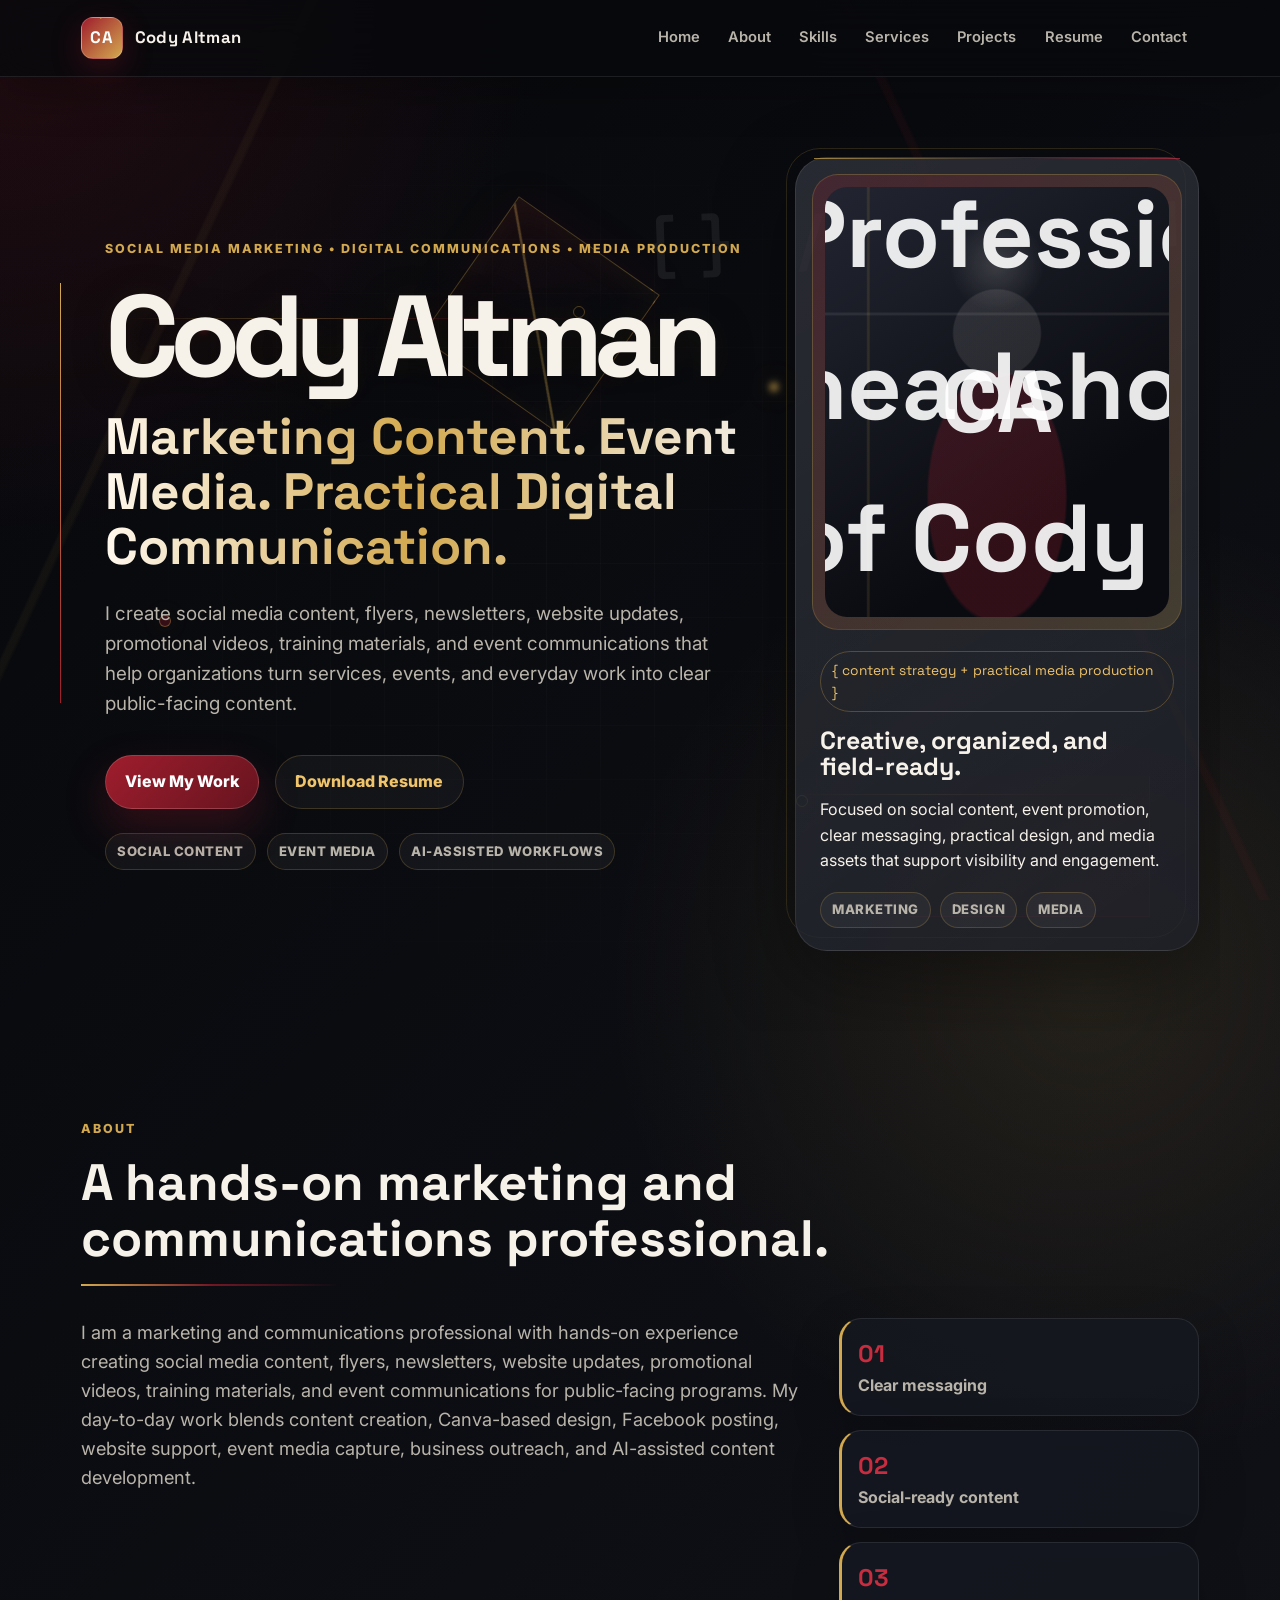
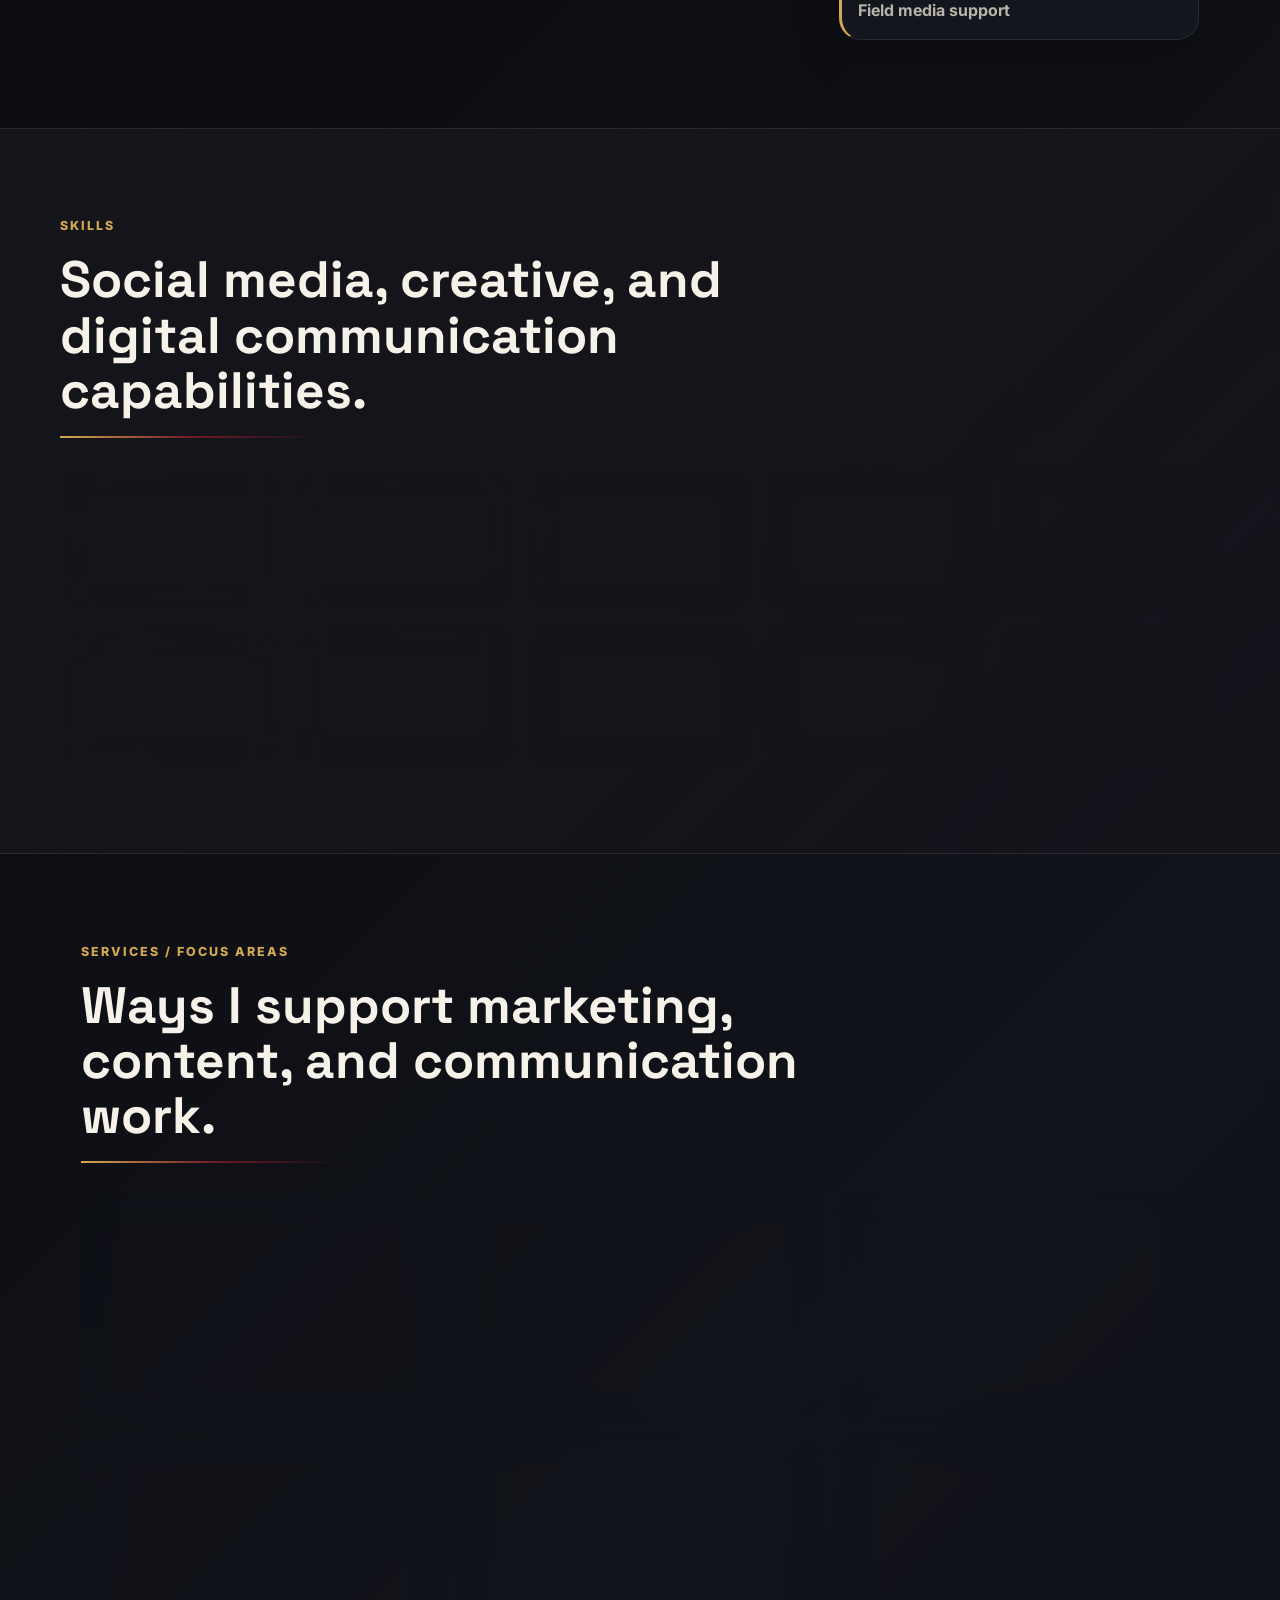
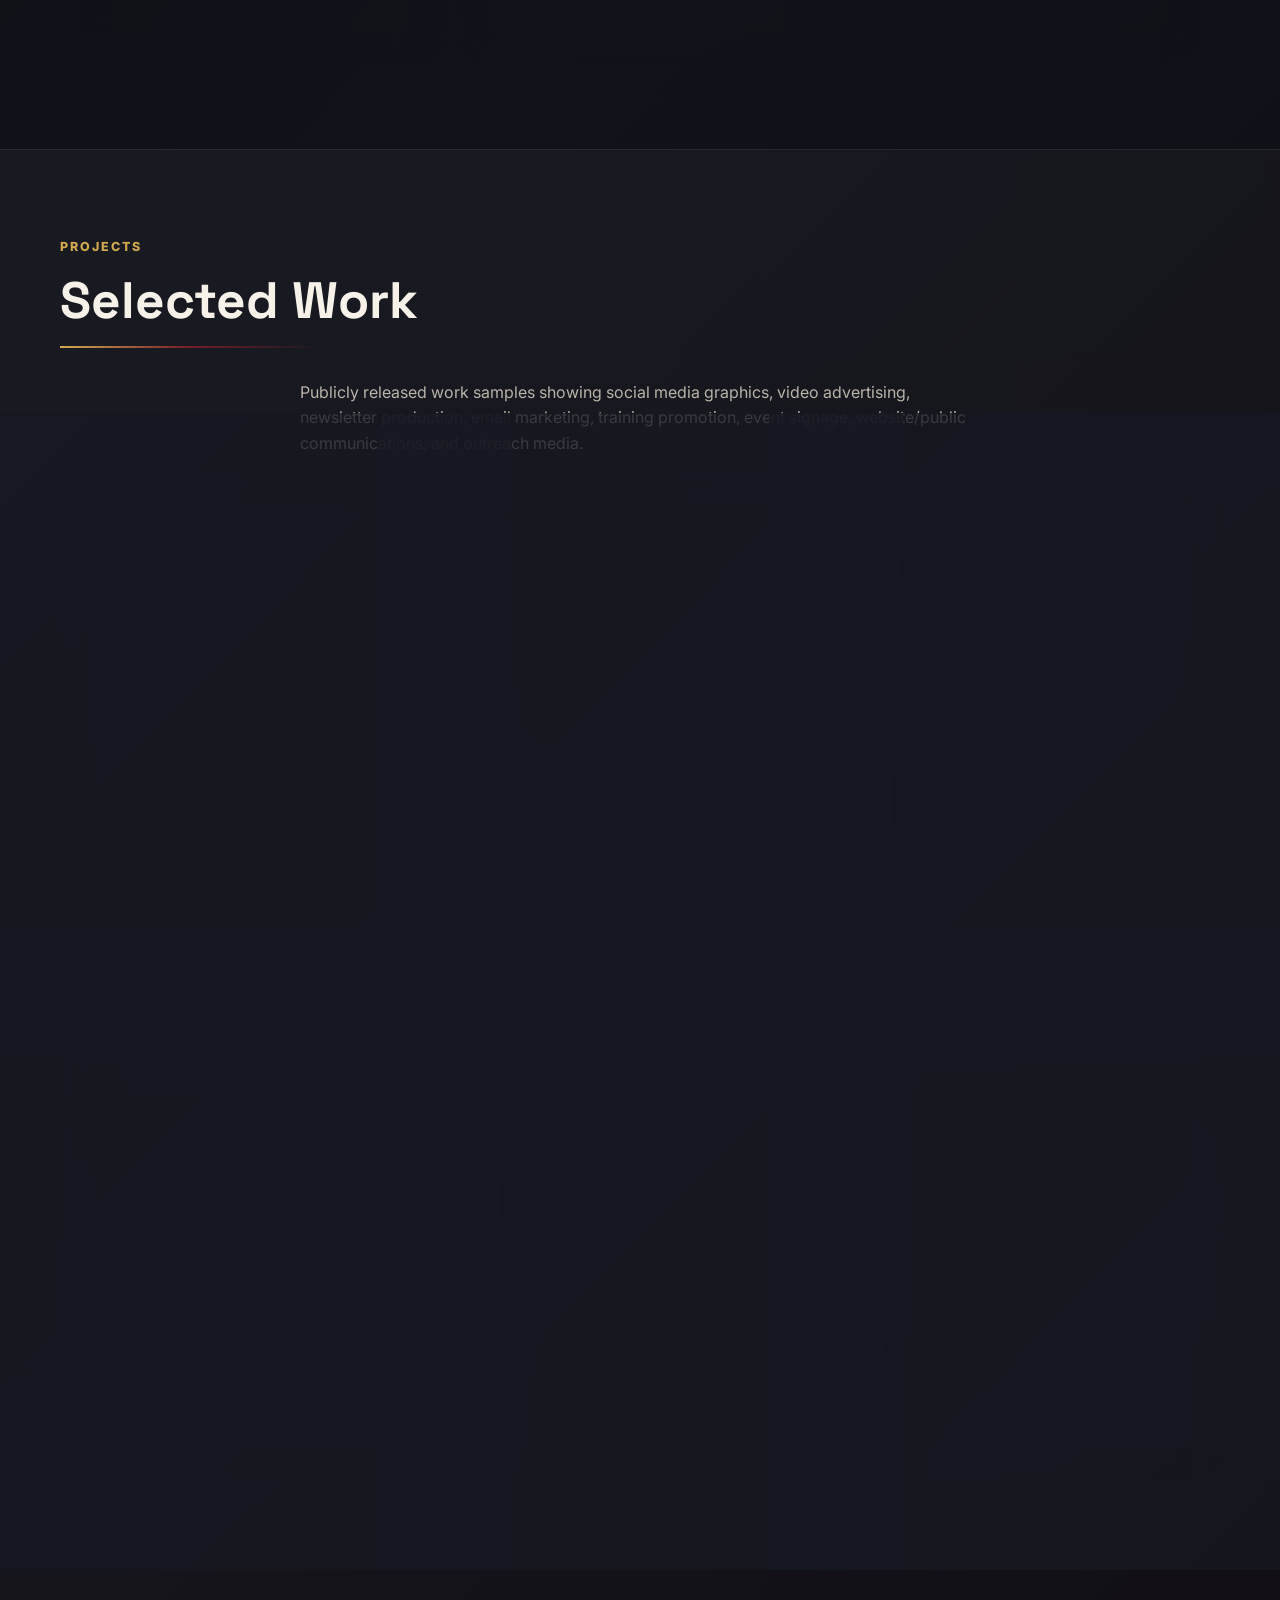
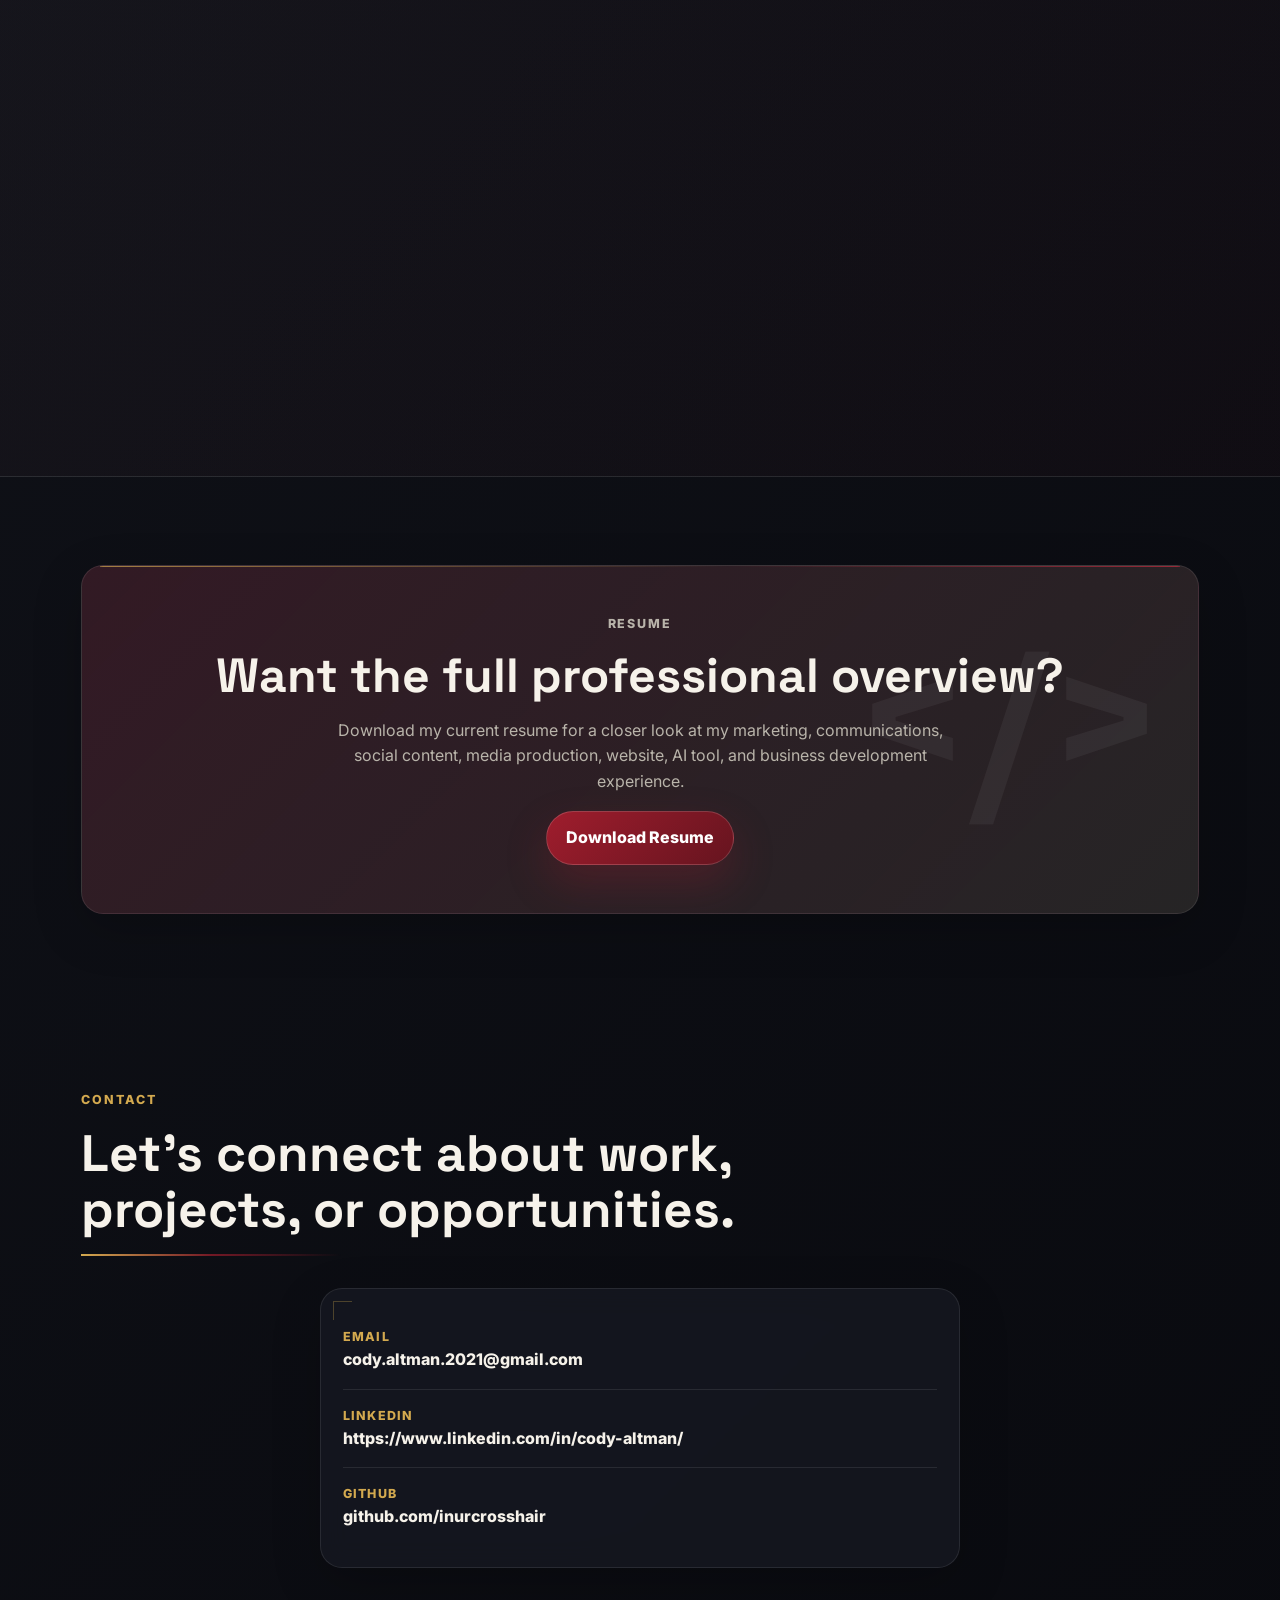
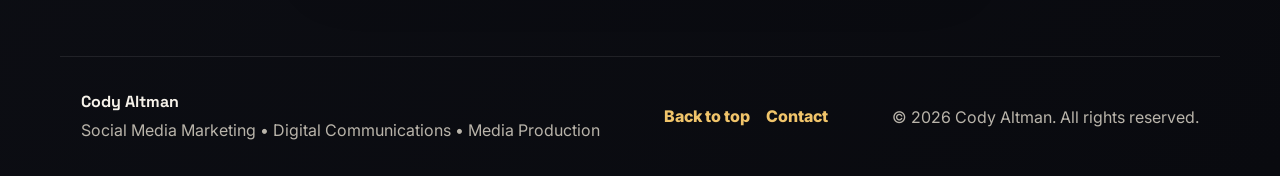
==== commit 9d5e3196: "Update portfolio for social media resume" ====
--- a/index.html
+++ b/index.html
@@ -3,8 +3,8 @@
 <head>
   <meta charset="UTF-8">
   <meta name="viewport" content="width=device-width, initial-scale=1.0">
-  <meta name="description" content="Cody Altman portfolio for business development, website design, digital media, marketing, outreach, and creative technology.">
-  <title>Cody Altman | Business Development • Website Design • Digital Media</title>
+  <meta name="description" content="Cody Altman portfolio for social media marketing, digital communications, Canva design, event media, website content, AI-assisted workflows, and public-facing outreach.">
+  <title>Cody Altman | Social Media Marketing • Digital Communications • Media Production</title>
   <link rel="preconnect" href="https://fonts.googleapis.com">
   <link rel="preconnect" href="https://fonts.gstatic.com" crossorigin>
   <link href="https://fonts.googleapis.com/css2?family=Inter:wght@400;500;600;700;800&family=Space+Grotesk:wght@500;600;700&display=swap" rel="stylesheet">
@@ -53,22 +53,22 @@
       <div class="orb orb-gold" aria-hidden="true"></div>
 
       <div class="hero-content reveal">
-        <p class="eyebrow">Business Development • Website Design • Digital Media</p>
+        <p class="eyebrow">Social Media Marketing • Digital Communications • Media Production</p>
         <!-- Update the hero name/headline here. -->
         <h1 id="hero-title">Cody Altman</h1>
-        <h2>Creative Strategy. Practical Tools. Community Impact.</h2>
+        <h2>Marketing Content. Event Media. Practical Digital Communication.</h2>
         <p class="hero-copy">
-          I combine business development, website design, marketing, media production, and creative technology to help organizations communicate clearly, build stronger systems, and turn ideas into practical results.
+          I create social media content, flyers, newsletters, website updates, promotional videos, training materials, and event communications that help organizations turn services, events, and everyday work into clear public-facing content.
         </p>
         <div class="hero-actions" aria-label="Primary calls to action">
           <a class="btn btn-primary" href="#projects">View My Work</a>
-          <!-- Upload your resume as assets/resume.pdf or update this href to match your file name. -->
-          <a class="btn btn-secondary" href="assets/resume.pdf" download>Download Resume</a>
+          <!-- Current downloadable resume file. -->
+          <a class="btn btn-secondary" href="assets/cody-altman-resume-2026.docx" download>Download Resume</a>
         </div>
         <div class="hero-proof" aria-label="Portfolio focus areas">
-          <span>Outreach</span>
-          <span>Web Systems</span>
-          <span>Media Strategy</span>
+          <span>Social Content</span>
+          <span>Event Media</span>
+          <span>AI-Assisted Workflows</span>
         </div>
       </div>
 
@@ -81,11 +81,11 @@
           </div>
         </div>
         <div class="profile-meta">
-          <p class="code-chip">{ creative problem solving + technical skills }</p>
-          <h3>Professional, practical, and polished.</h3>
-          <p>Focused on clear communication, useful systems, and creative execution for business and community impact.</p>
+          <p class="code-chip">{ content strategy + practical media production }</p>
+          <h3>Creative, organized, and field-ready.</h3>
+          <p>Focused on social content, event promotion, clear messaging, practical design, and media assets that support visibility and engagement.</p>
           <div class="profile-status" aria-label="Professional strengths">
-            <span>Business</span>
+            <span>Marketing</span>
             <span>Design</span>
             <span>Media</span>
           </div>
@@ -96,25 +96,25 @@
     <section class="content-section" id="about" aria-labelledby="about-title">
       <div class="section-heading reveal">
         <p class="eyebrow">About</p>
-        <h2 id="about-title">A practical creative partner for modern communication.</h2>
+        <h2 id="about-title">A hands-on marketing and communications professional.</h2>
       </div>
       <div class="about-layout reveal">
         <p>
           <!-- Update this about copy to match your exact background, roles, and accomplishments. -->
-          I am a business development and creative technology professional with experience in website design, marketing content, digital media, outreach, training, and project coordination. I enjoy building clear systems, useful tools, and polished materials that help people understand what is possible and take the next step.
+          I am a marketing and communications professional with hands-on experience creating social media content, flyers, newsletters, website updates, promotional videos, training materials, and event communications for public-facing programs. My day-to-day work blends content creation, Canva-based design, Facebook posting, website support, event media capture, business outreach, and AI-assisted content development.
         </p>
         <div class="about-stats" aria-label="Professional focus highlights">
           <div>
             <strong>01</strong>
-            <span>Clear strategy</span>
+            <span>Clear messaging</span>
           </div>
           <div>
             <strong>02</strong>
-            <span>Polished content</span>
+            <span>Social-ready content</span>
           </div>
           <div>
             <strong>03</strong>
-            <span>Useful systems</span>
+            <span>Field media support</span>
           </div>
         </div>
       </div>
@@ -123,53 +123,53 @@
     <section class="content-section alt-section" id="skills" aria-labelledby="skills-title">
       <div class="section-heading reveal">
         <p class="eyebrow">Skills</p>
-        <h2 id="skills-title">Business, creative, and technical capabilities.</h2>
+        <h2 id="skills-title">Social media, creative, and digital communication capabilities.</h2>
       </div>
       <div class="skill-grid">
         <!-- Edit, remove, or reorder these skill cards as your experience evolves. -->
-        <article class="skill-card reveal"><span>◆</span><h3>Business Development</h3></article>
-        <article class="skill-card reveal"><span>&lt;/&gt;</span><h3>Website Design</h3></article>
+        <article class="skill-card reveal"><span>◆</span><h3>Social Media Marketing</h3></article>
+        <article class="skill-card reveal"><span>&lt;/&gt;</span><h3>Website Content Updates</h3></article>
         <article class="skill-card reveal"><span>◈</span><h3>Digital Marketing</h3></article>
-        <article class="skill-card reveal"><span>▣</span><h3>Media Production</h3></article>
+        <article class="skill-card reveal"><span>▣</span><h3>Photo &amp; Video Capture</h3></article>
         <article class="skill-card reveal"><span>◎</span><h3>Outreach &amp; Training</h3></article>
         <article class="skill-card reveal"><span>{ }</span><h3>Content Strategy</h3></article>
-        <article class="skill-card reveal"><span>AI</span><h3>AI &amp; Workflow Tools</h3></article>
+        <article class="skill-card reveal"><span>AI</span><h3>AI Tools</h3></article>
         <article class="skill-card reveal"><span>▲</span><h3>Event Promotion</h3></article>
         <article class="skill-card reveal"><span>✦</span><h3>Branding &amp; Communication</h3></article>
-        <article class="skill-card reveal"><span>⚙</span><h3>Technical Problem Solving</h3></article>
+        <article class="skill-card reveal"><span>⚙</span><h3>Media Workflow Support</h3></article>
       </div>
     </section>
 
     <section class="content-section" id="services" aria-labelledby="services-title">
       <div class="section-heading reveal">
         <p class="eyebrow">Services / Focus Areas</p>
-        <h2 id="services-title">Ways I can help move an idea forward.</h2>
+        <h2 id="services-title">Ways I support marketing, content, and communication work.</h2>
       </div>
       <div class="card-grid">
         <!-- Update these service cards to reflect paid services, job focus areas, or specialties. -->
         <article class="feature-card reveal">
-          <h3>Website Design &amp; Structure</h3>
-          <p>Clean page layouts, content organization, landing pages, and practical site improvements that support clear user action.</p>
-        </article>
-        <article class="feature-card reveal">
-          <h3>Marketing &amp; Social Media Content</h3>
-          <p>Campaign concepts, post copy, visual direction, and message planning for consistent digital communication.</p>
-        </article>
-        <article class="feature-card reveal">
-          <h3>Business Development Support</h3>
-          <p>Materials, outreach structure, relationship-building assets, and practical tools for growth and partnership conversations.</p>
-        </article>
-        <article class="feature-card reveal">
-          <h3>Digital Media &amp; Video Concepts</h3>
-          <p>Story ideas, production planning, video outlines, and creative direction for polished media projects.</p>
+          <h3>Social Media &amp; Content Planning</h3>
+          <p>Facebook-focused content, campaign ideas, post copy, visual direction, and message planning for consistent public-facing communication.</p>
+        </article>
+        <article class="feature-card reveal">
+          <h3>Marketing &amp; Promotional Materials</h3>
+          <p>Flyers, newsletters, event promotions, training materials, and branded graphics built for clarity, readability, and audience engagement.</p>
+        </article>
+        <article class="feature-card reveal">
+          <h3>Business Development &amp; Outreach</h3>
+          <p>Customer-facing materials, partner communications, small-business support, and outreach assets that connect services with real audiences.</p>
+        </article>
+        <article class="feature-card reveal">
+          <h3>Event Media &amp; Short-Form Video</h3>
+          <p>On-site photo/video capture, mobile media workflows, promotional video support, and reusable event footage for future campaigns.</p>
         </article>
         <article class="feature-card reveal">
           <h3>Training Materials &amp; Presentations</h3>
-          <p>Readable guides, slide structure, process documentation, and resources that make complex ideas easier to understand.</p>
-        </article>
-        <article class="feature-card reveal">
-          <h3>Workflow, Automation &amp; AI Tool Exploration</h3>
-          <p>Lightweight workflow ideas, tool research, and responsible AI-assisted processes that save time and improve clarity.</p>
+          <p>Readable guides, slide structure, process documentation, and resources that help nontechnical users understand tools and next steps.</p>
+        </article>
+        <article class="feature-card reveal">
+          <h3>AI-Assisted Content Workflows</h3>
+          <p>Responsible use of AI tools for content drafting, research, planning, document creation, and repetitive workflow support.</p>
         </article>
       </div>
     </section>
@@ -179,7 +179,7 @@
         <p class="eyebrow">Projects</p>
         <h2 id="projects-title">Selected Work</h2>
       </div>
-      <p class="section-intro reveal">Publicly released work samples from workforce and business development communications, including newsletter production, video advertising, social media graphics, email marketing, training promotion, event signage, and outreach media.</p>
+      <p class="section-intro reveal">Publicly released work samples showing social media graphics, video advertising, newsletter production, email marketing, training promotion, event signage, website/public communications, and outreach media.</p>
       <div class="project-grid">
         <article class="project-card reveal">
           <button class="project-visual" type="button" data-full-image="assets/projects/spring-2026-newsletter-cover.png" data-title="Spring 2026 Newsletter">
@@ -308,9 +308,9 @@
       <div class="resume-panel reveal">
         <p class="eyebrow">Resume</p>
         <h2 id="resume-title">Want the full professional overview?</h2>
-        <p>Download my resume or reach out directly for the latest version, project samples, and availability.</p>
-        <!-- Upload your actual resume at assets/resume.pdf or update this href to your resume URL. -->
-        <a class="btn btn-primary" href="assets/resume.pdf" download>Download Resume</a>
+        <p>Download my current resume for a closer look at my marketing, communications, social content, media production, website, AI tool, and business development experience.</p>
+        <!-- Current downloadable resume file. -->
+        <a class="btn btn-primary" href="assets/cody-altman-resume-2026.docx" download>Download Resume</a>
       </div>
     </section>
 
@@ -333,7 +333,7 @@
   <footer class="site-footer">
     <div>
       <strong>Cody Altman</strong>
-      <p>Business Development • Website Design • Digital Media</p>
+      <p>Social Media Marketing • Digital Communications • Media Production</p>
     </div>
     <div class="footer-links">
       <a href="#top">Back to top</a>
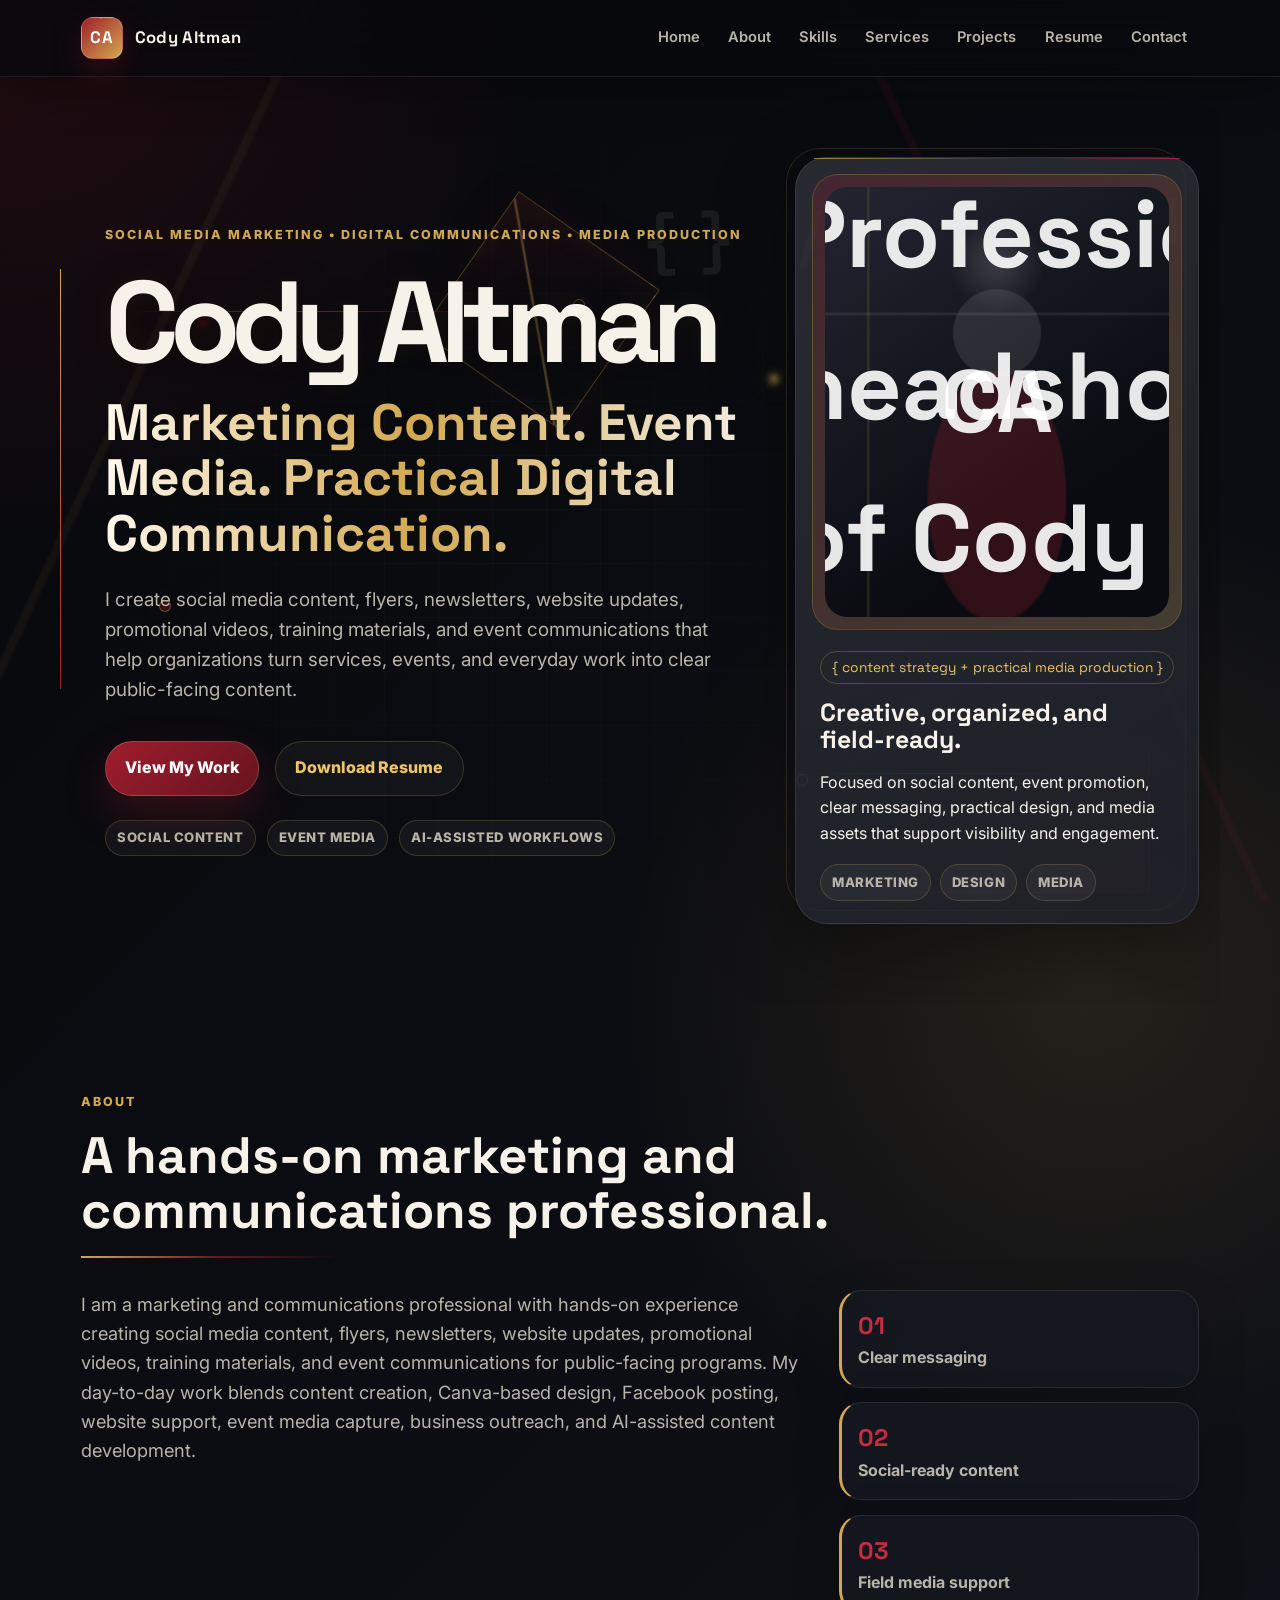
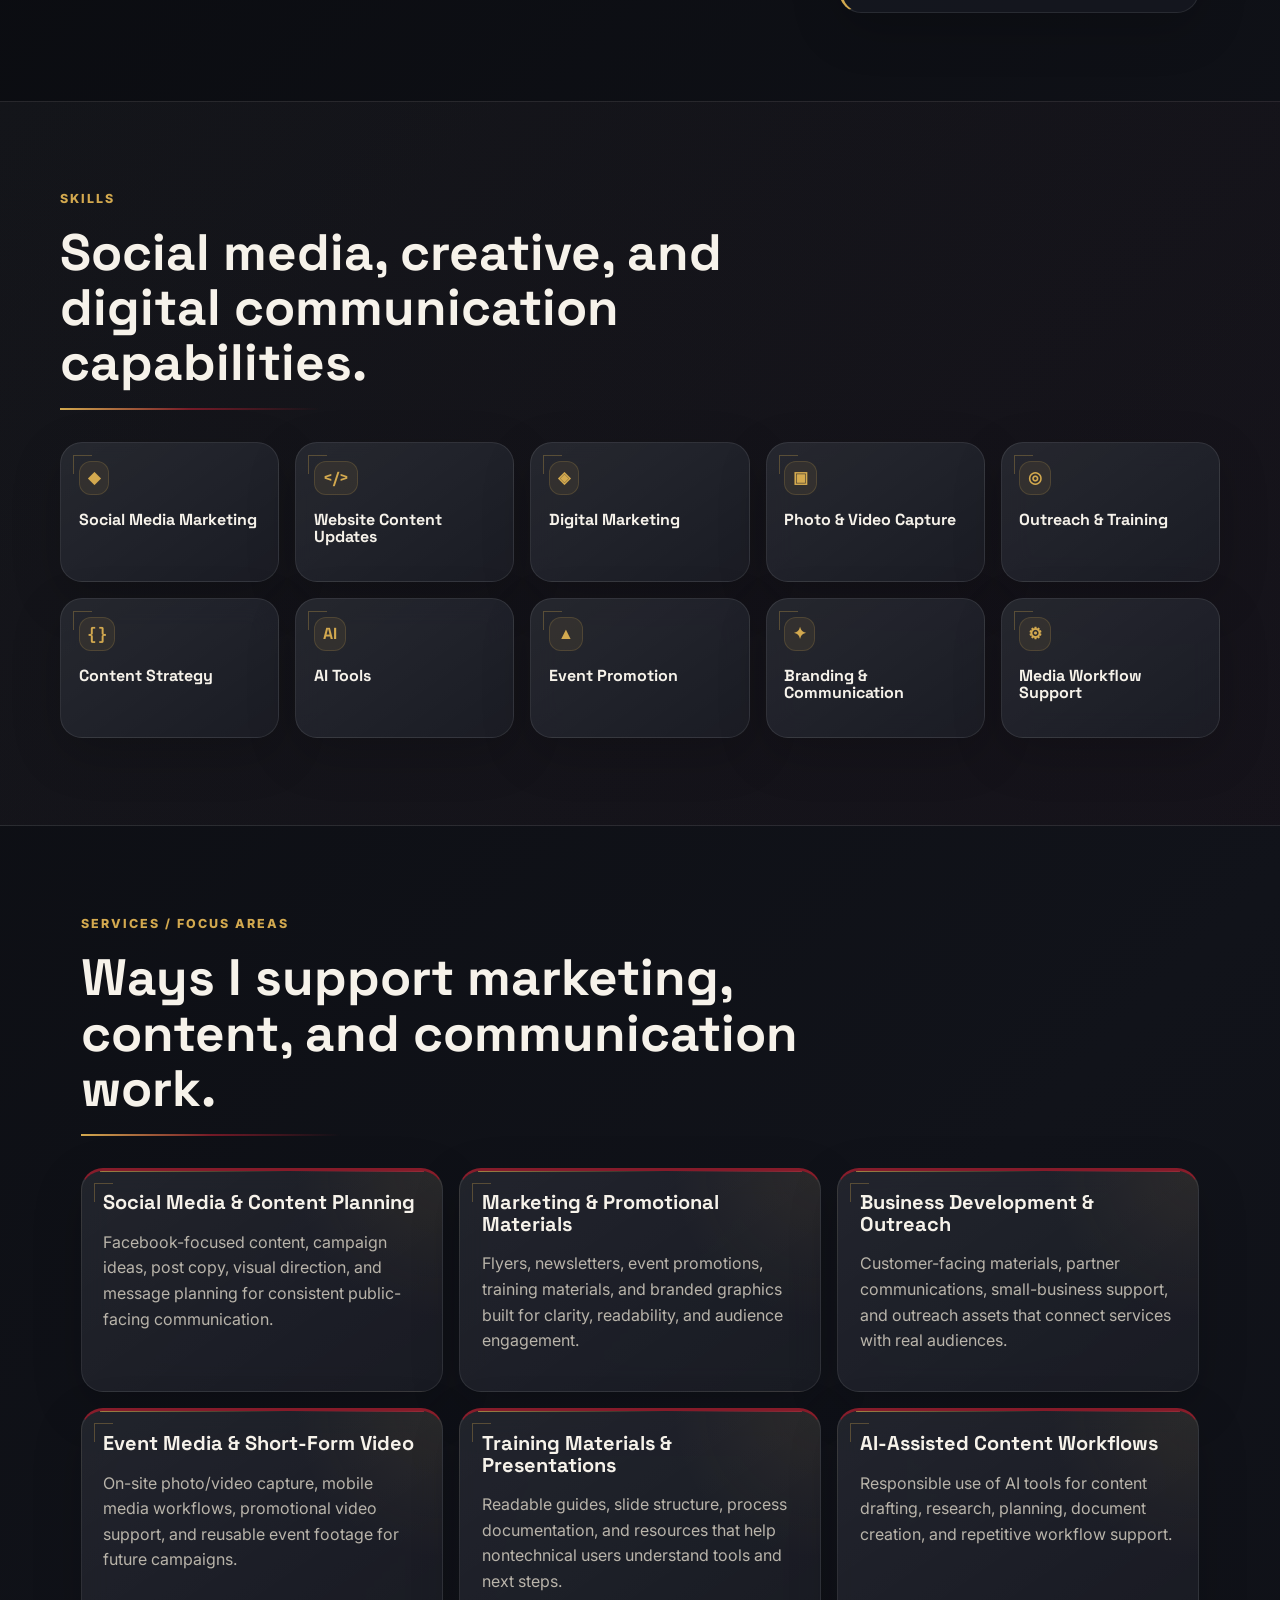
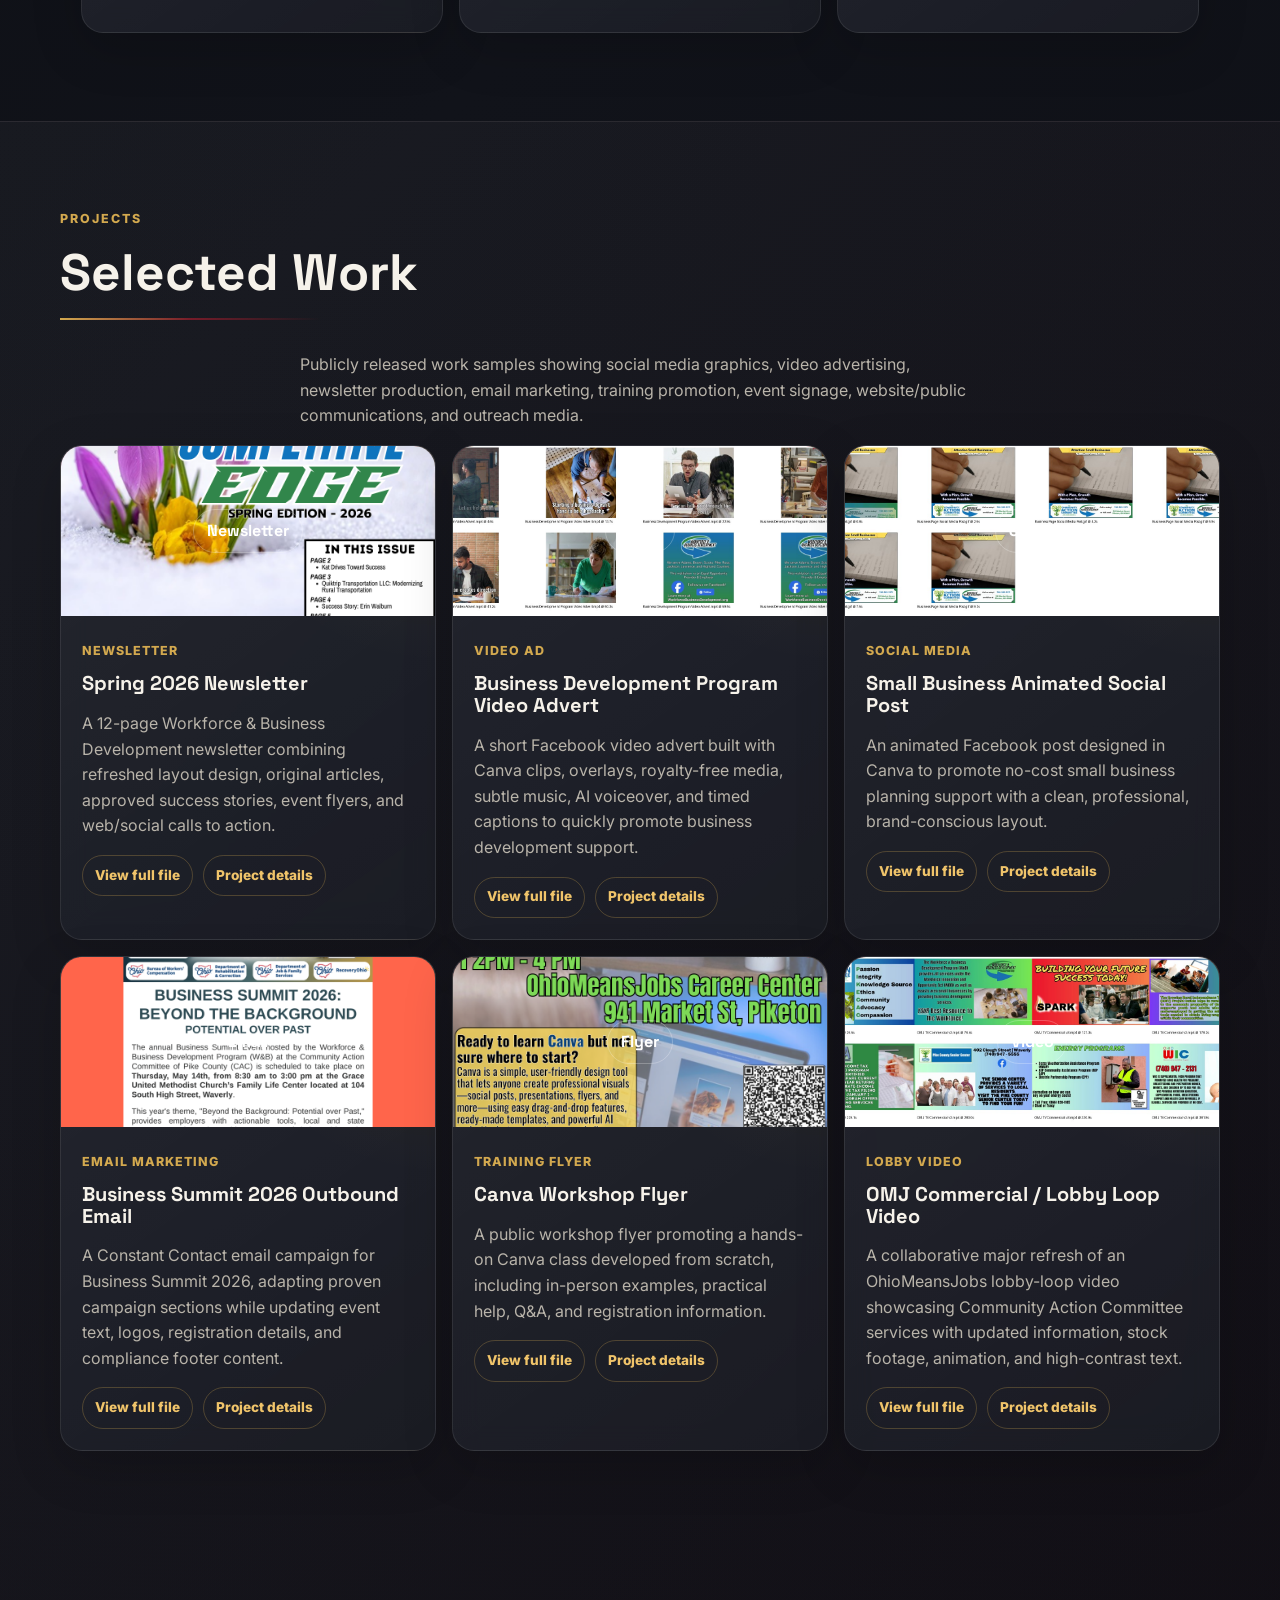
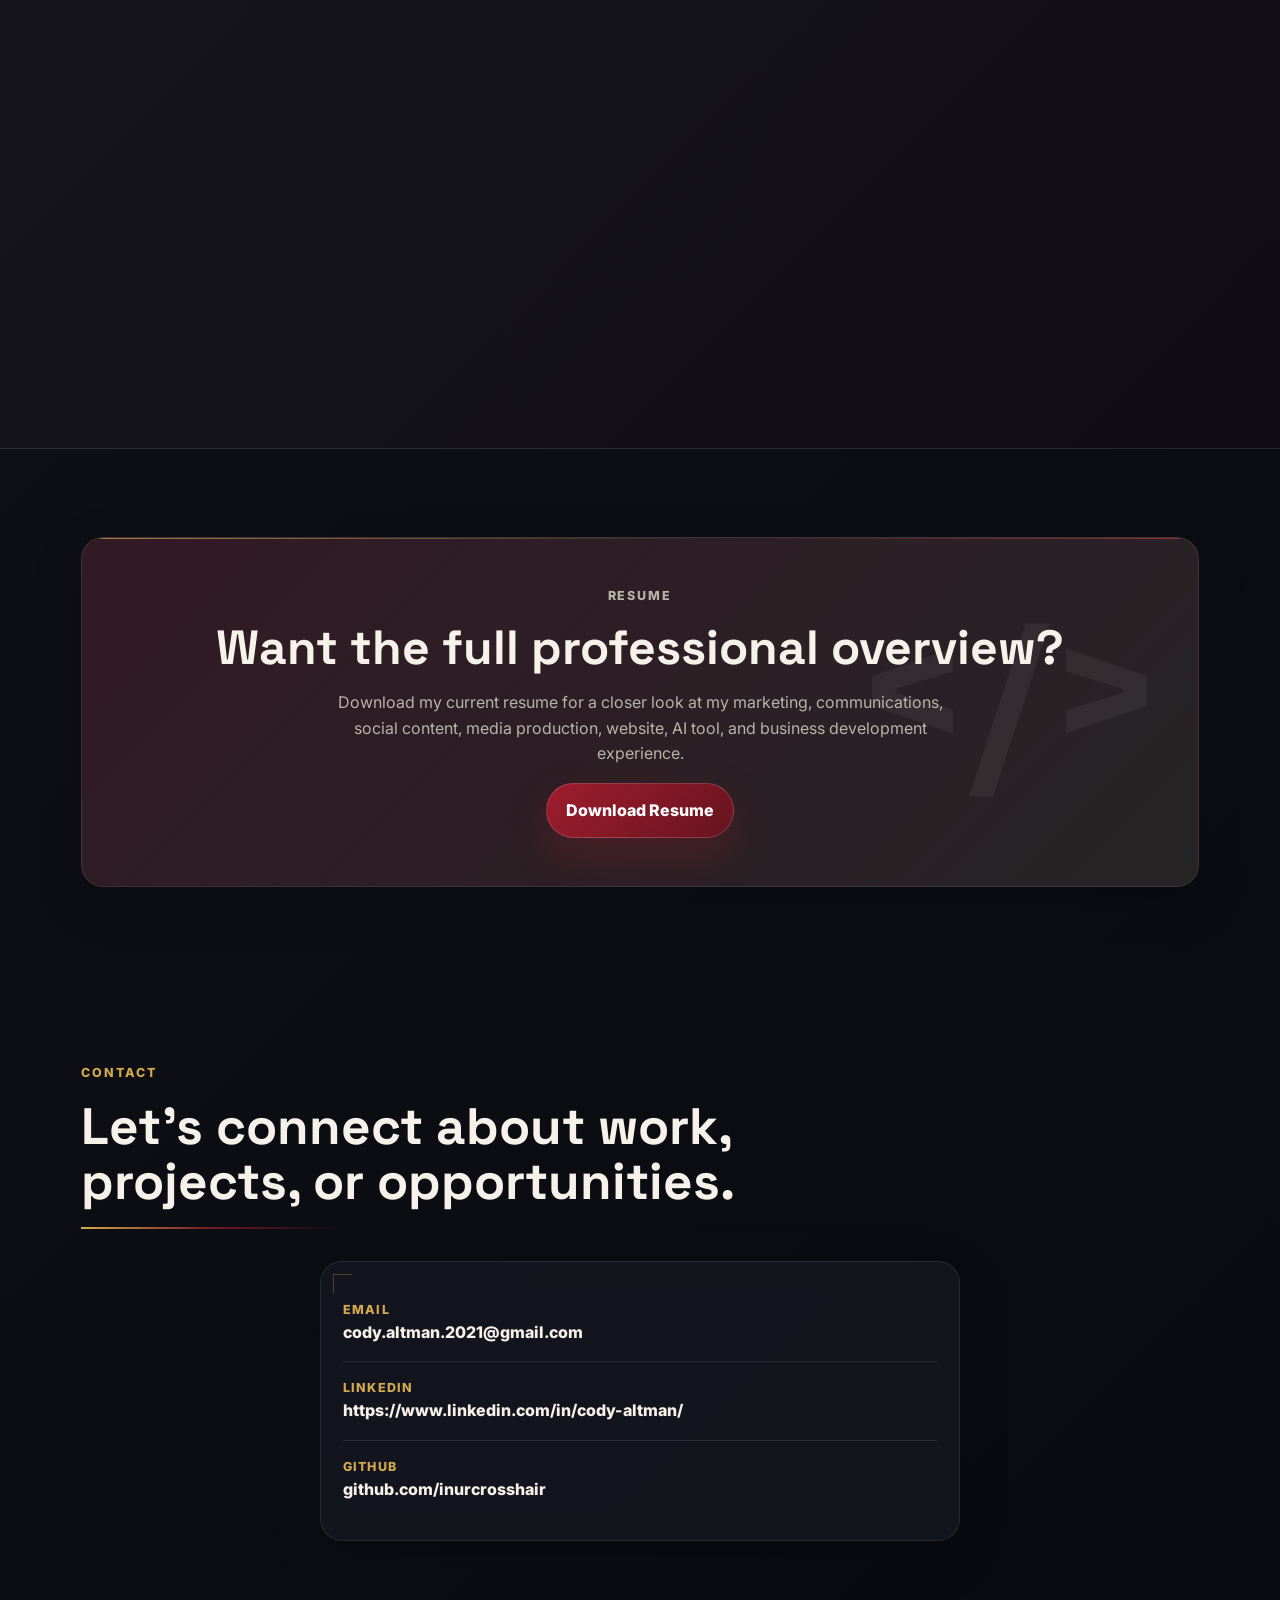
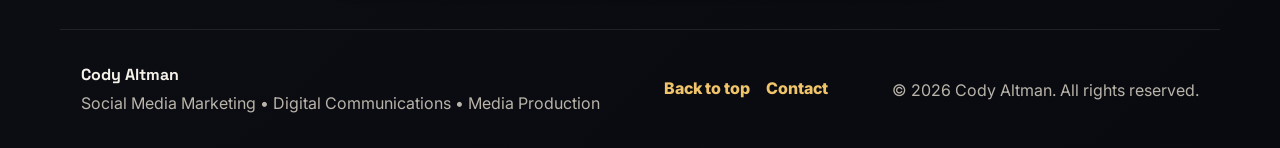
==== commit 562f5a68: "Use PDF resume download" ====
--- a/index.html
+++ b/index.html
@@ -63,7 +63,7 @@
         <div class="hero-actions" aria-label="Primary calls to action">
           <a class="btn btn-primary" href="#projects">View My Work</a>
           <!-- Current downloadable resume file. -->
-          <a class="btn btn-secondary" href="assets/cody-altman-resume-2026.docx" download>Download Resume</a>
+          <a class="btn btn-secondary" href="assets/cody-altman-resume-2026.pdf" download>Download Resume</a>
         </div>
         <div class="hero-proof" aria-label="Portfolio focus areas">
           <span>Social Content</span>
@@ -310,7 +310,7 @@
         <h2 id="resume-title">Want the full professional overview?</h2>
         <p>Download my current resume for a closer look at my marketing, communications, social content, media production, website, AI tool, and business development experience.</p>
         <!-- Current downloadable resume file. -->
-        <a class="btn btn-primary" href="assets/cody-altman-resume-2026.docx" download>Download Resume</a>
+        <a class="btn btn-primary" href="assets/cody-altman-resume-2026.pdf" download>Download Resume</a>
       </div>
     </section>
 
--- a/styles.css
+++ b/styles.css
@@ -400,9 +400,12 @@
   color: var(--amber);
   display: inline-flex;
   font-family: "Space Grotesk", sans-serif;
-  font-size: 0.86rem;
+  font-size: clamp(0.74rem, 1.6vw, 0.86rem);
+  line-height: 1.2;
   margin: 0 0 1rem;
+  max-width: 100%;
   padding: 0.45rem 0.72rem;
+  white-space: nowrap;
 }
 
 .profile-meta h3 {
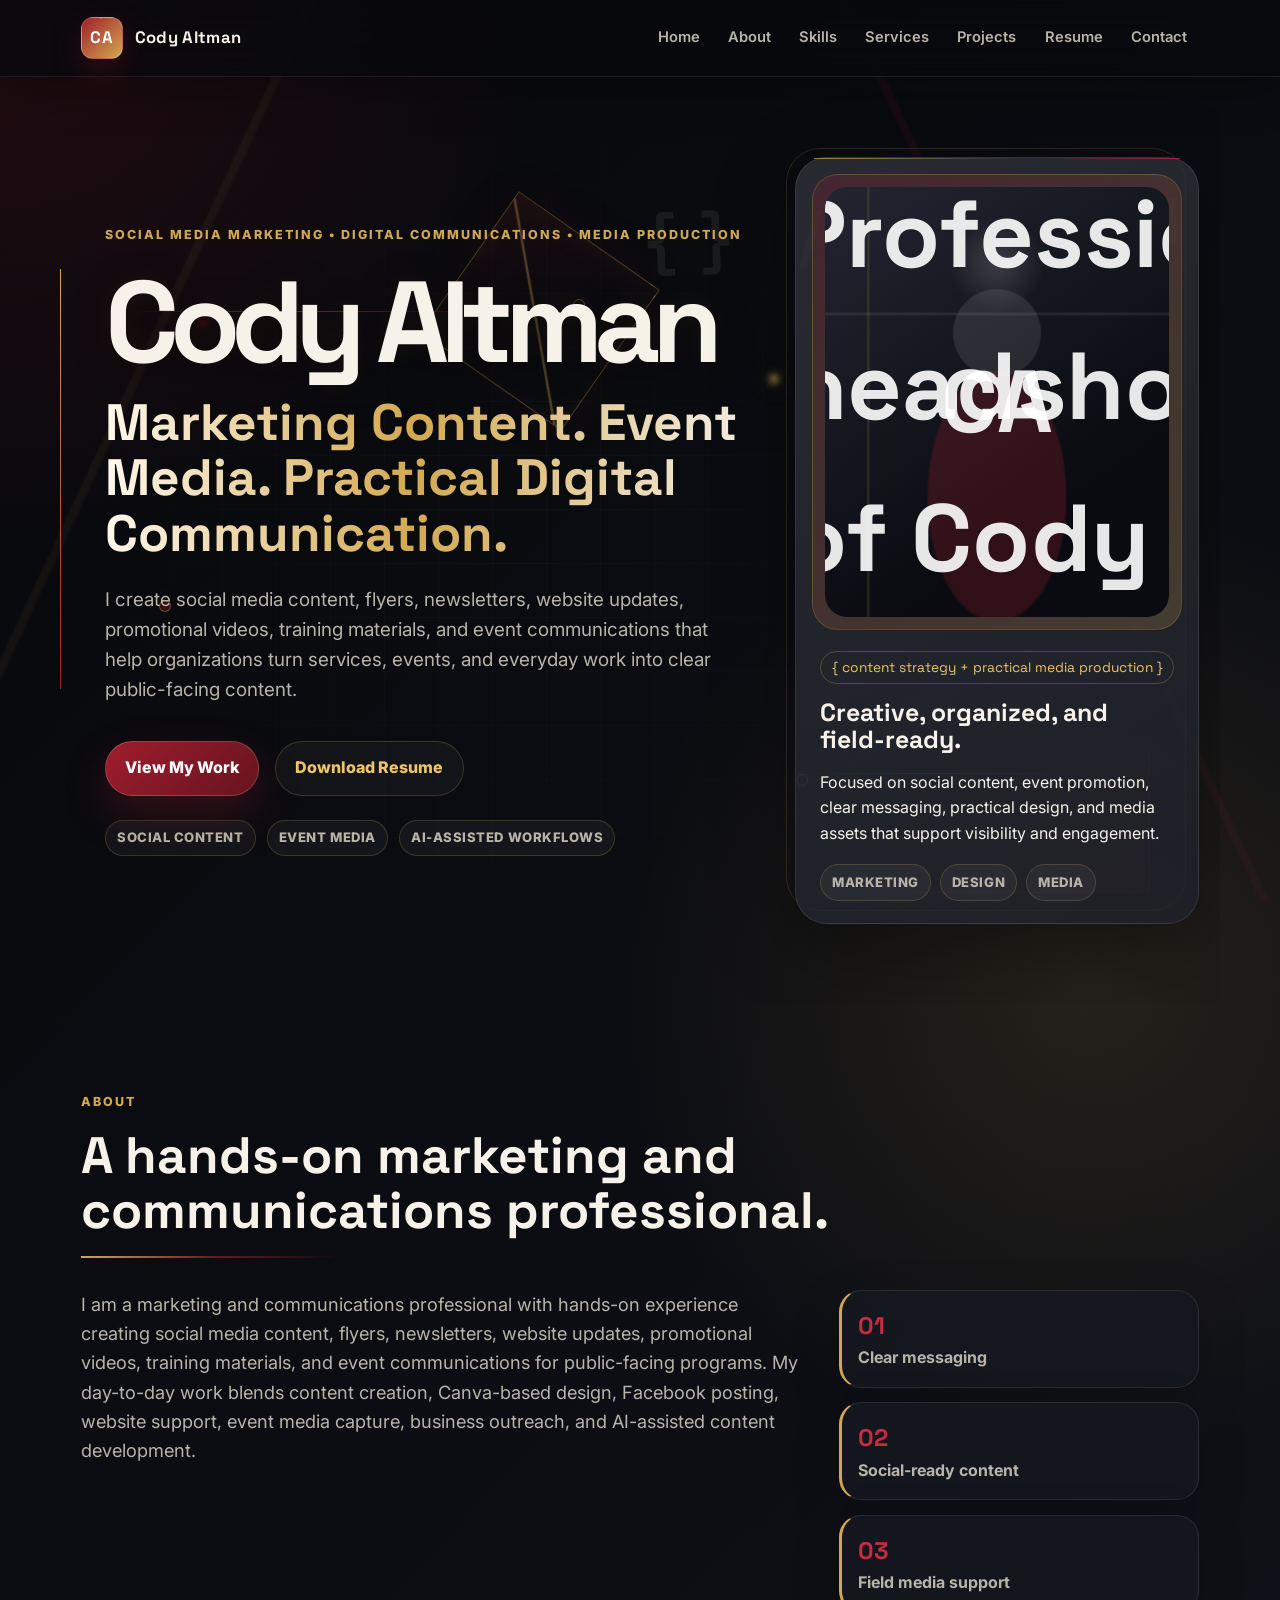
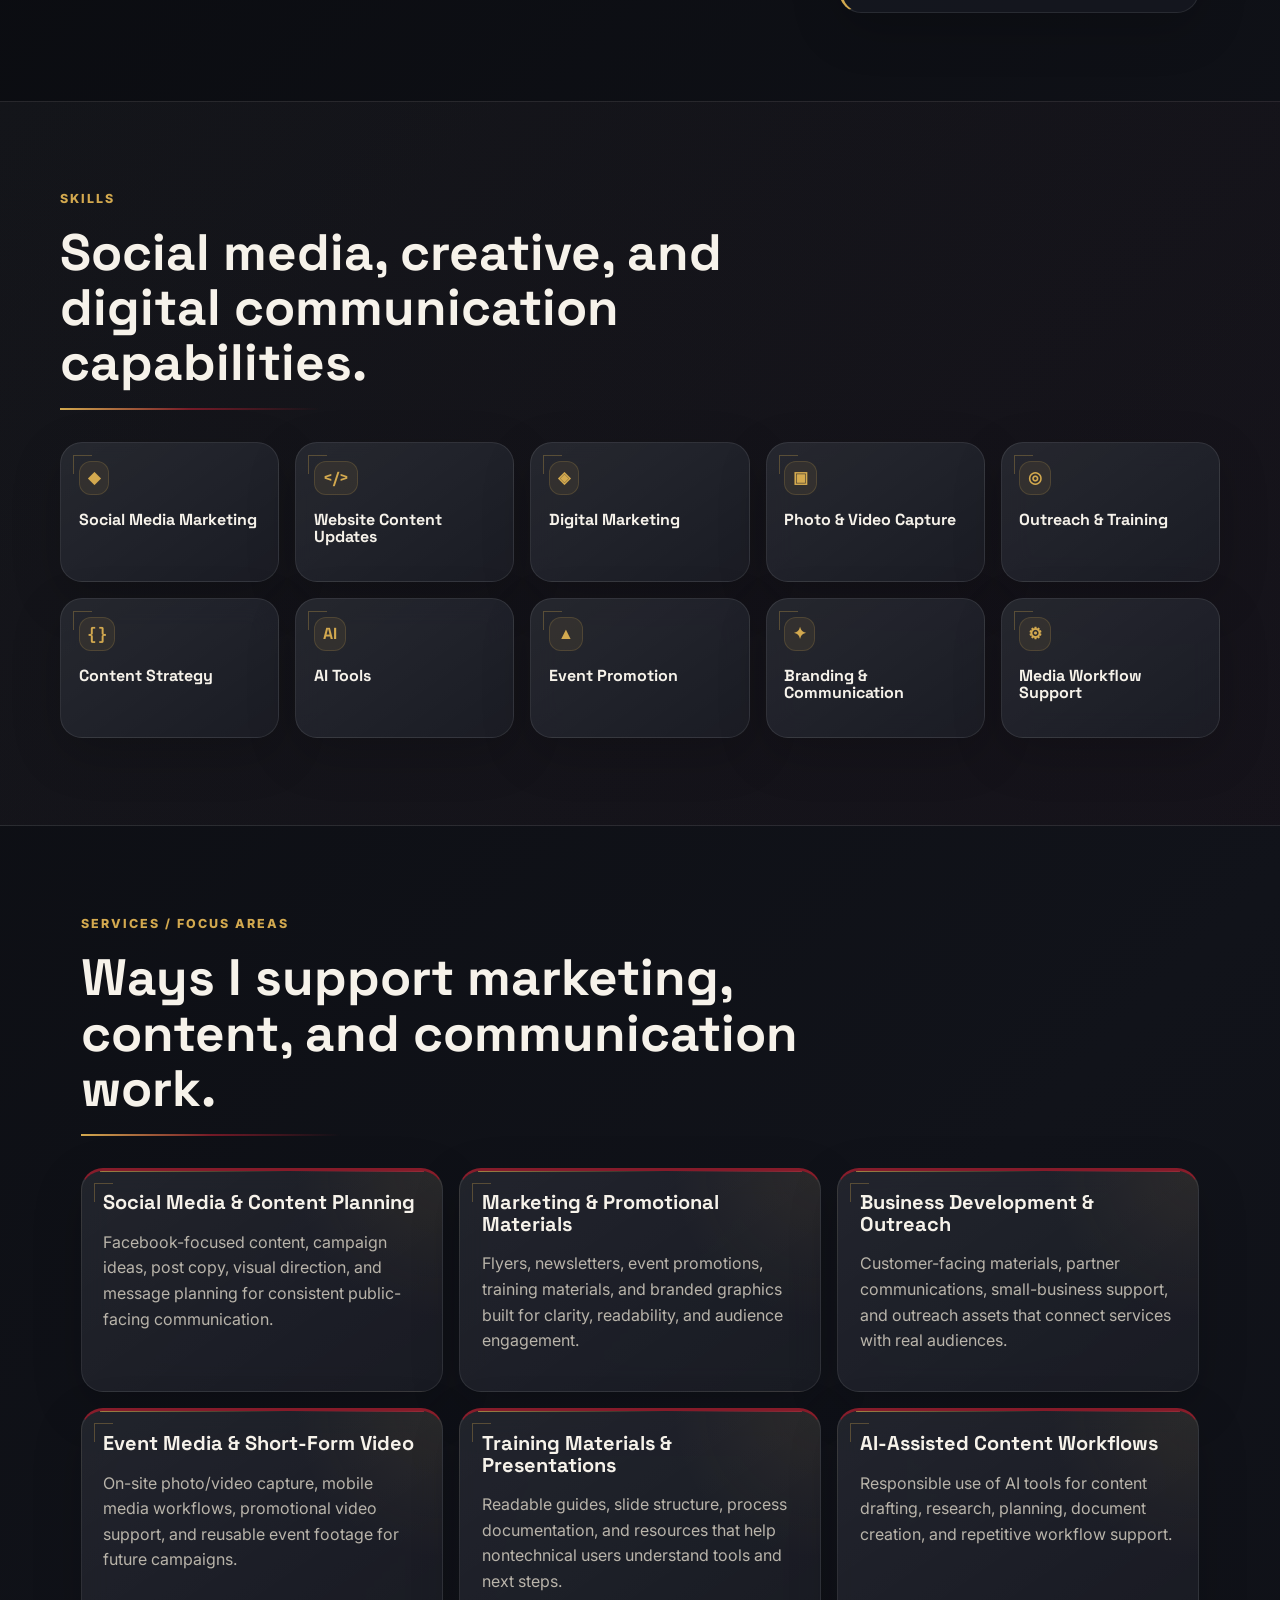
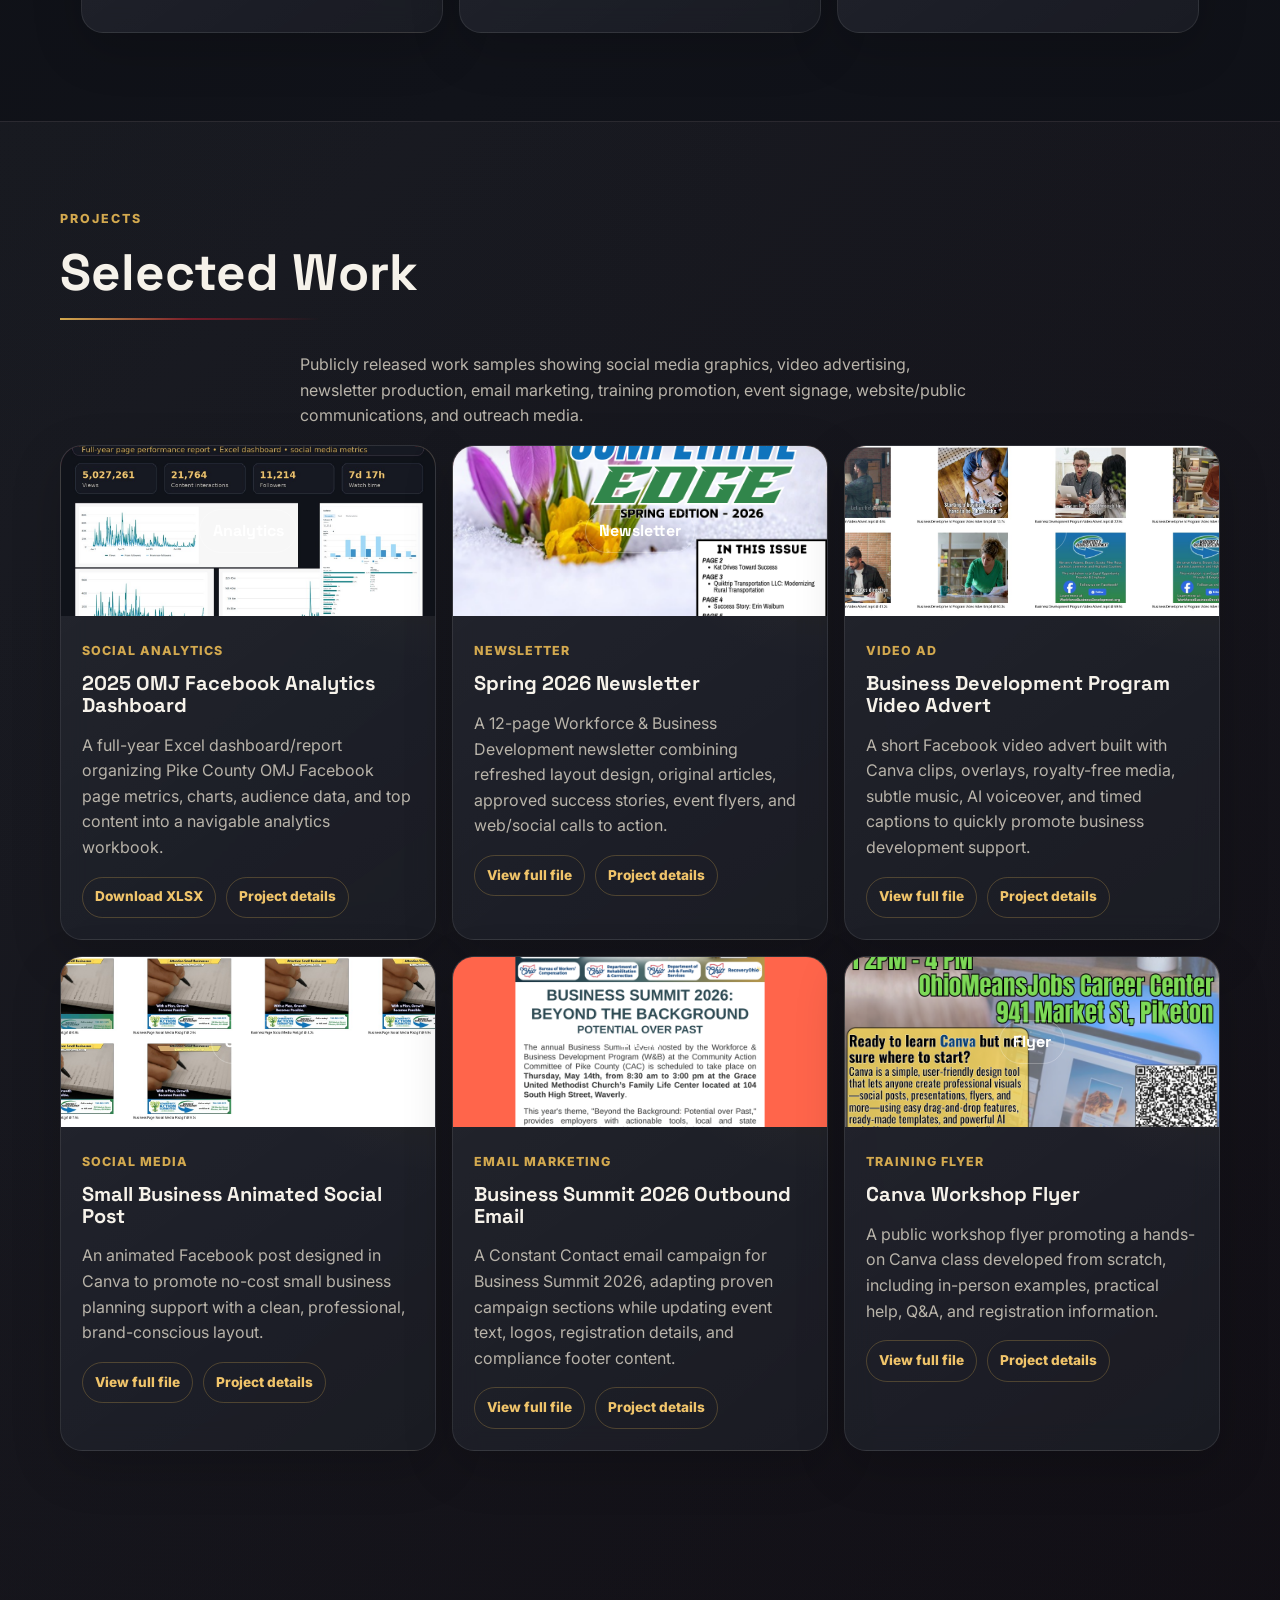
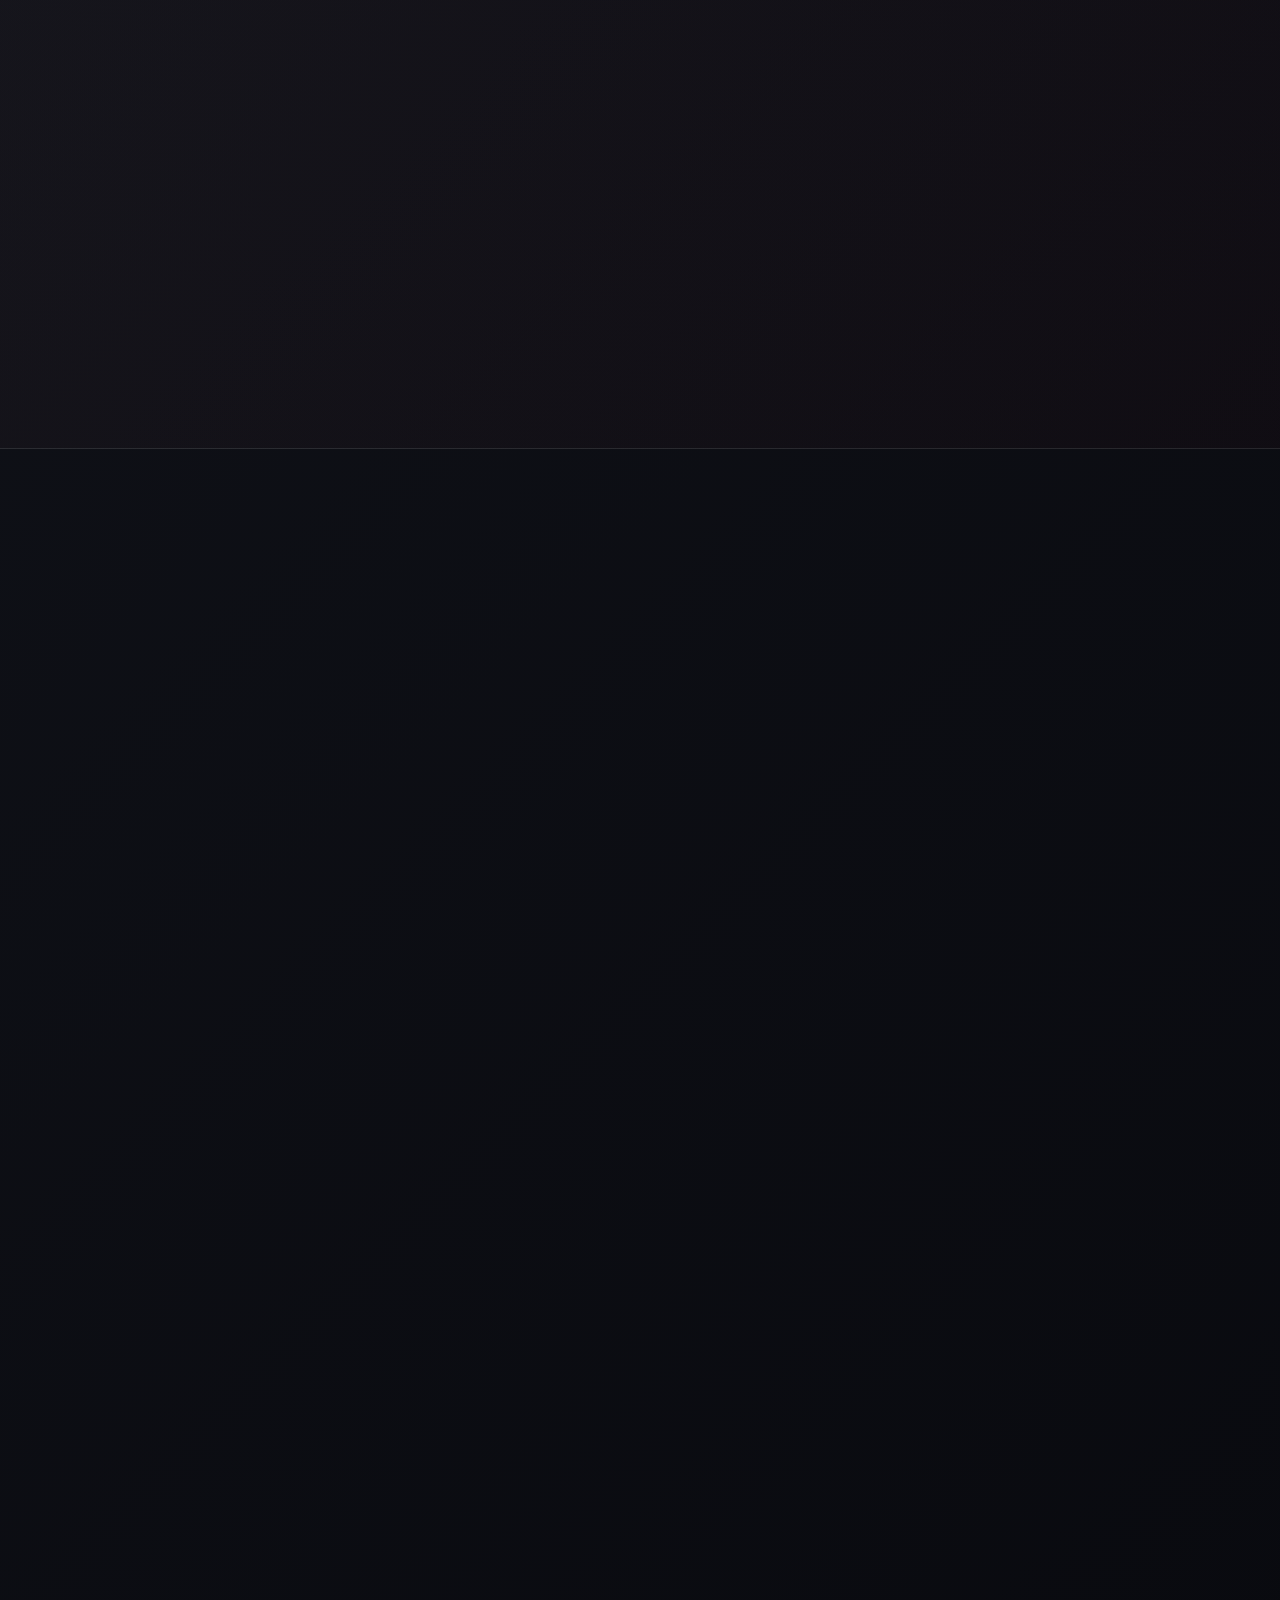
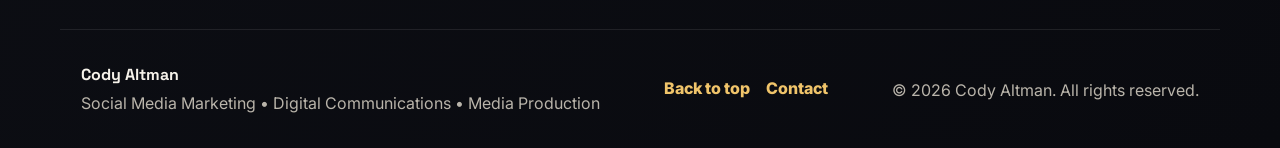
==== commit 15c5aa4d: "Add Facebook analytics dashboard project" ====
--- a/index.html
+++ b/index.html
@@ -182,6 +182,21 @@
       <p class="section-intro reveal">Publicly released work samples showing social media graphics, video advertising, newsletter production, email marketing, training promotion, event signage, website/public communications, and outreach media.</p>
       <div class="project-grid">
         <article class="project-card reveal">
+          <button class="project-visual" type="button" data-full-image="assets/projects/facebook-omj-2025-analytics-dashboard-preview.jpg" data-title="2025 OMJ Facebook Analytics Dashboard">
+            <img src="assets/projects/facebook-omj-2025-analytics-dashboard-preview.jpg" alt="Preview collage for 2025 OMJ Facebook Analytics Dashboard" loading="lazy">
+            <span>Analytics</span>
+          </button>
+          <div class="project-body">
+            <span class="tag">Social Analytics</span>
+            <h3>2025 OMJ Facebook Analytics Dashboard</h3>
+            <p>A full-year Excel dashboard/report organizing Pike County OMJ Facebook page metrics, charts, audience data, and top content into a navigable analytics workbook.</p>
+            <div class="project-actions">
+              <a href="assets/projects/facebook-omj-page-report-2025.xlsx" download>Download XLSX</a>
+              <a href="projects/facebook-omj-2025-analytics-dashboard/">Project details</a>
+            </div>
+          </div>
+        </article>
+        <article class="project-card reveal">
           <button class="project-visual" type="button" data-full-image="assets/projects/spring-2026-newsletter-cover.png" data-title="Spring 2026 Newsletter">
             <img src="assets/projects/spring-2026-newsletter-cover.png" alt="Cover preview for The Competitive Edge Spring 2026 newsletter" loading="lazy">
             <span>Newsletter</span>
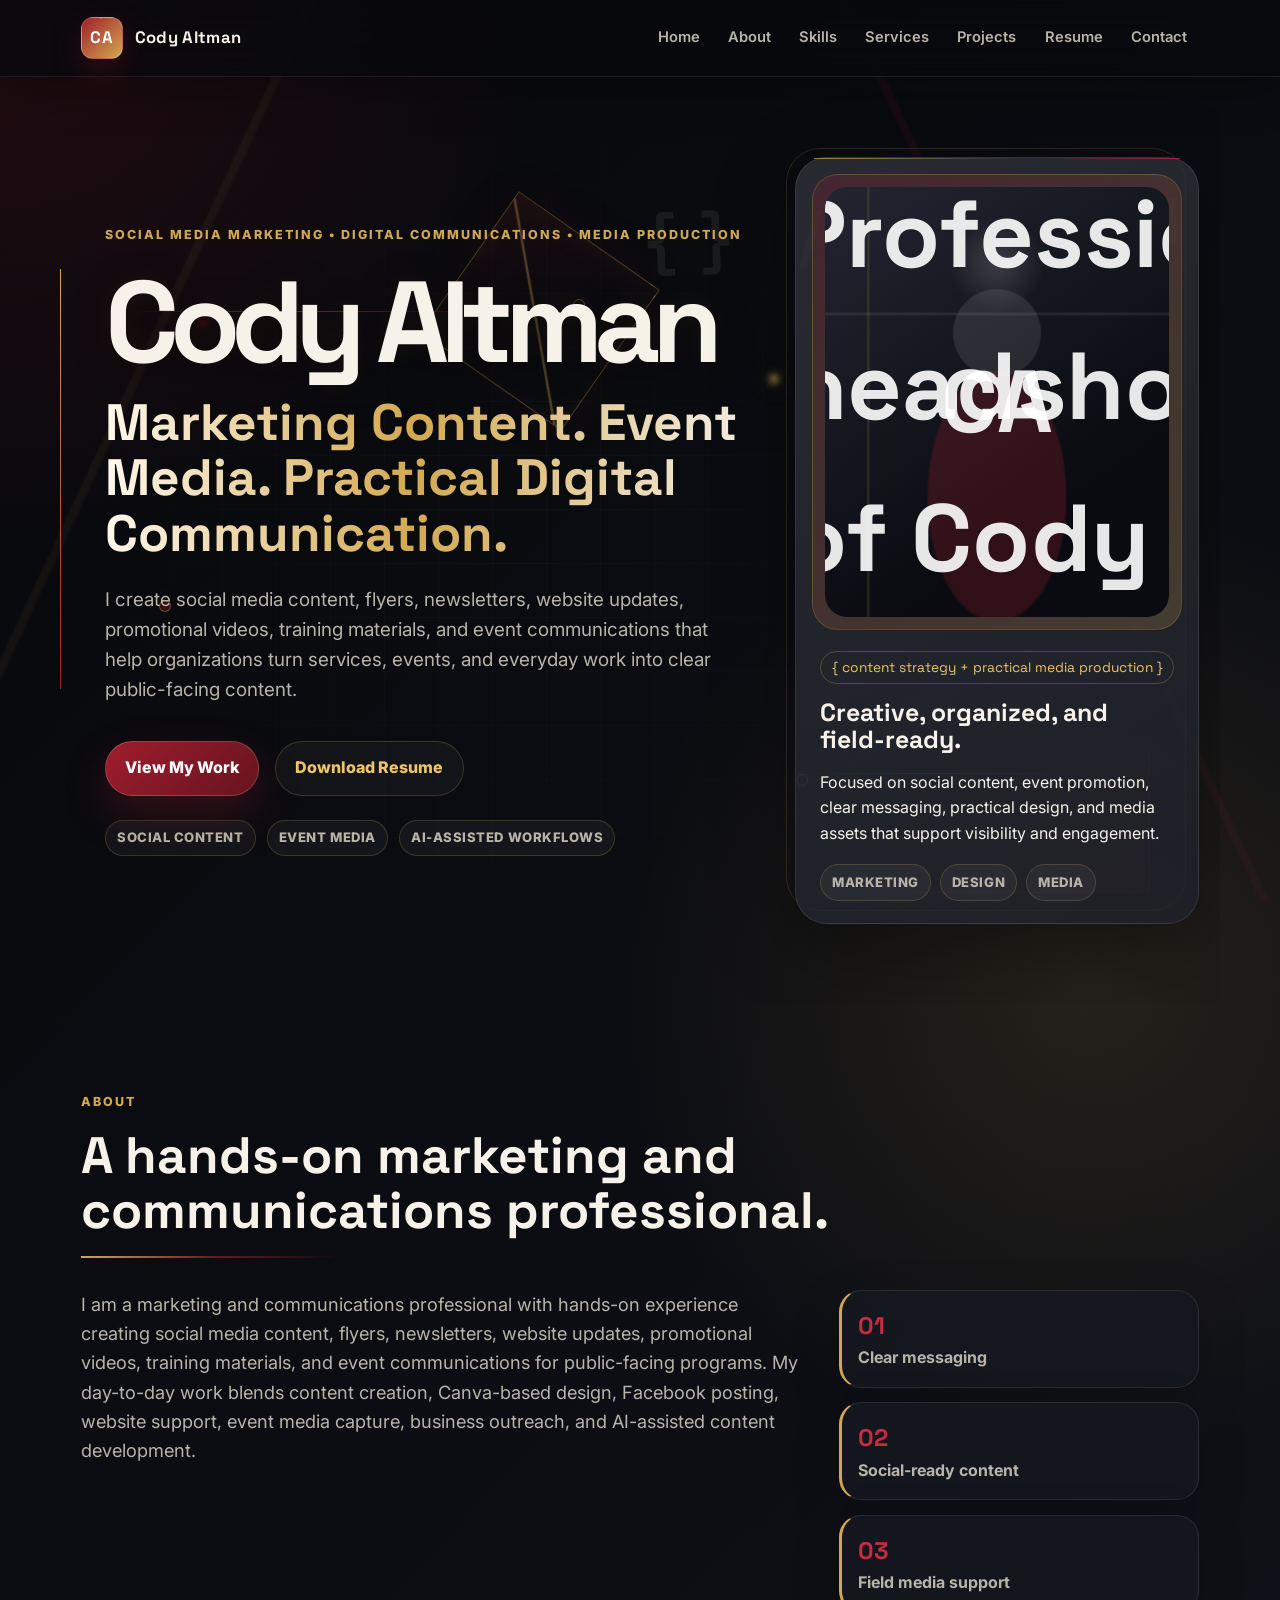
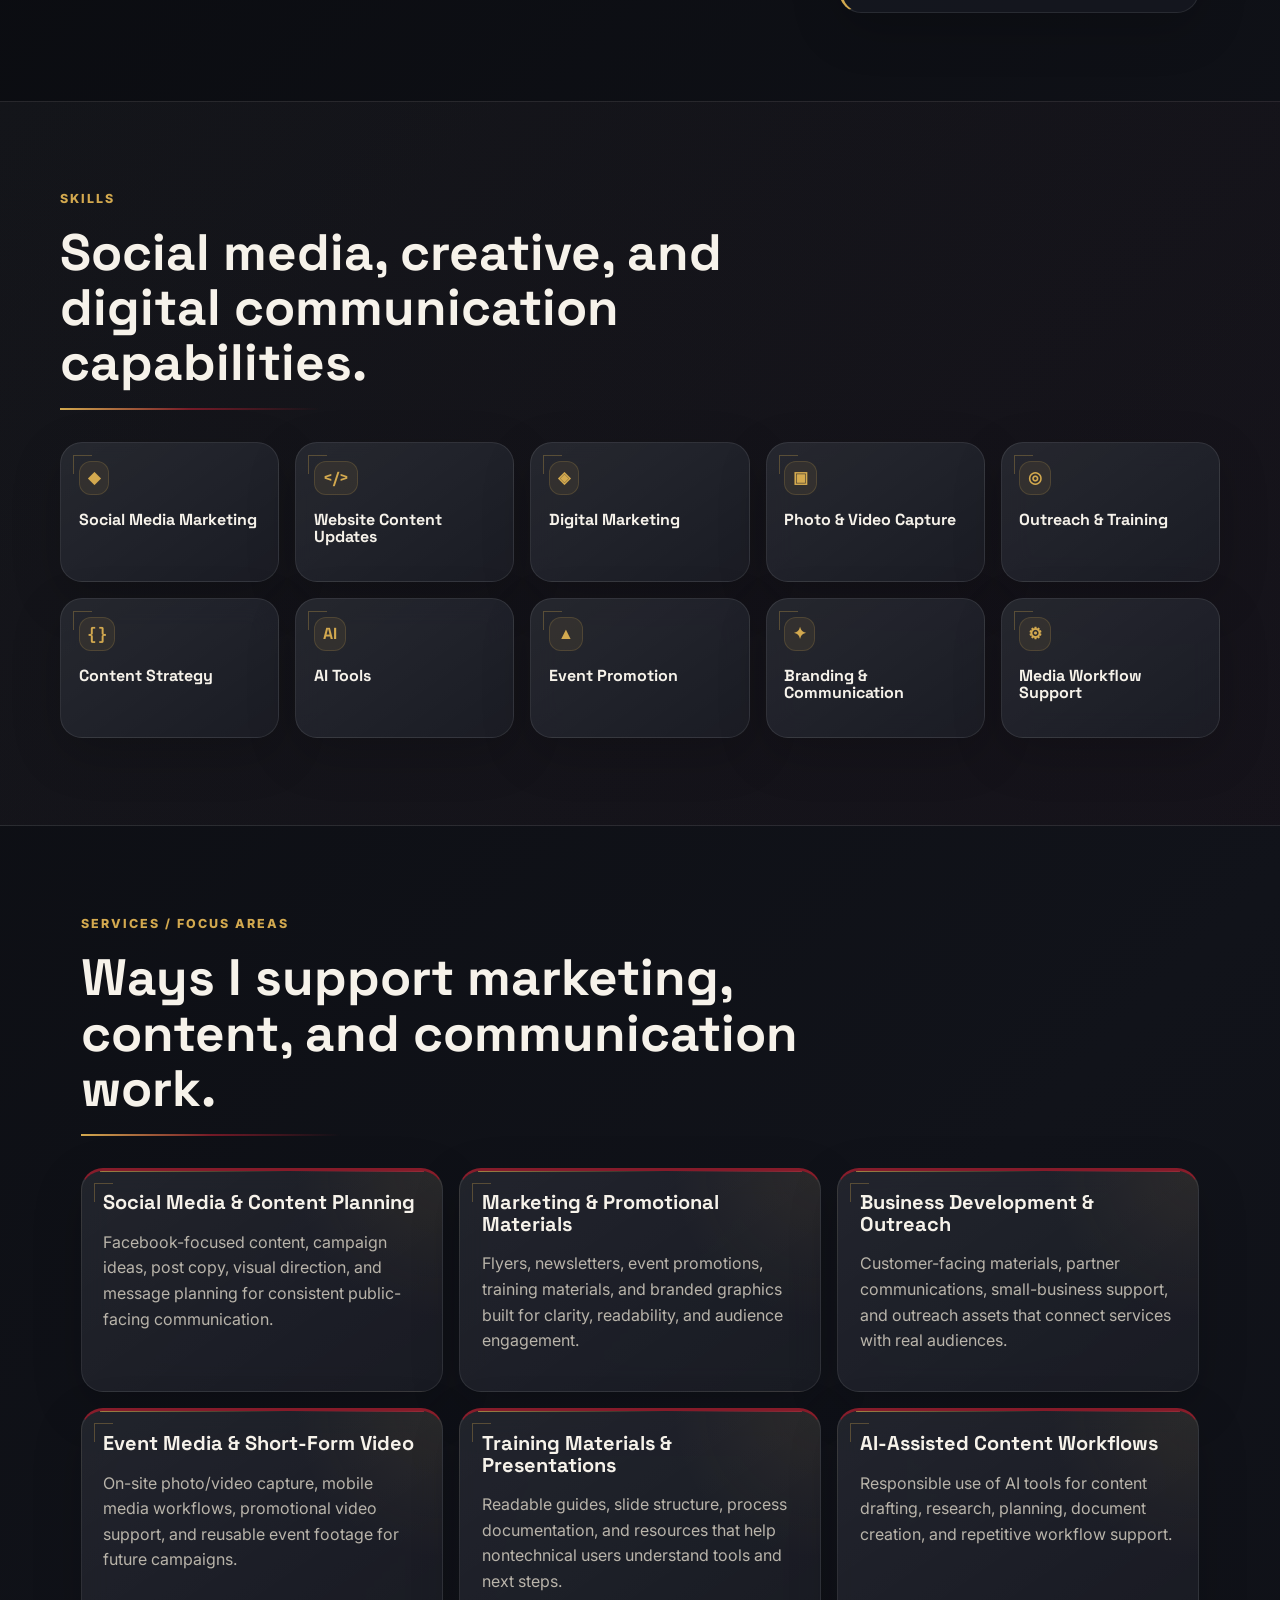
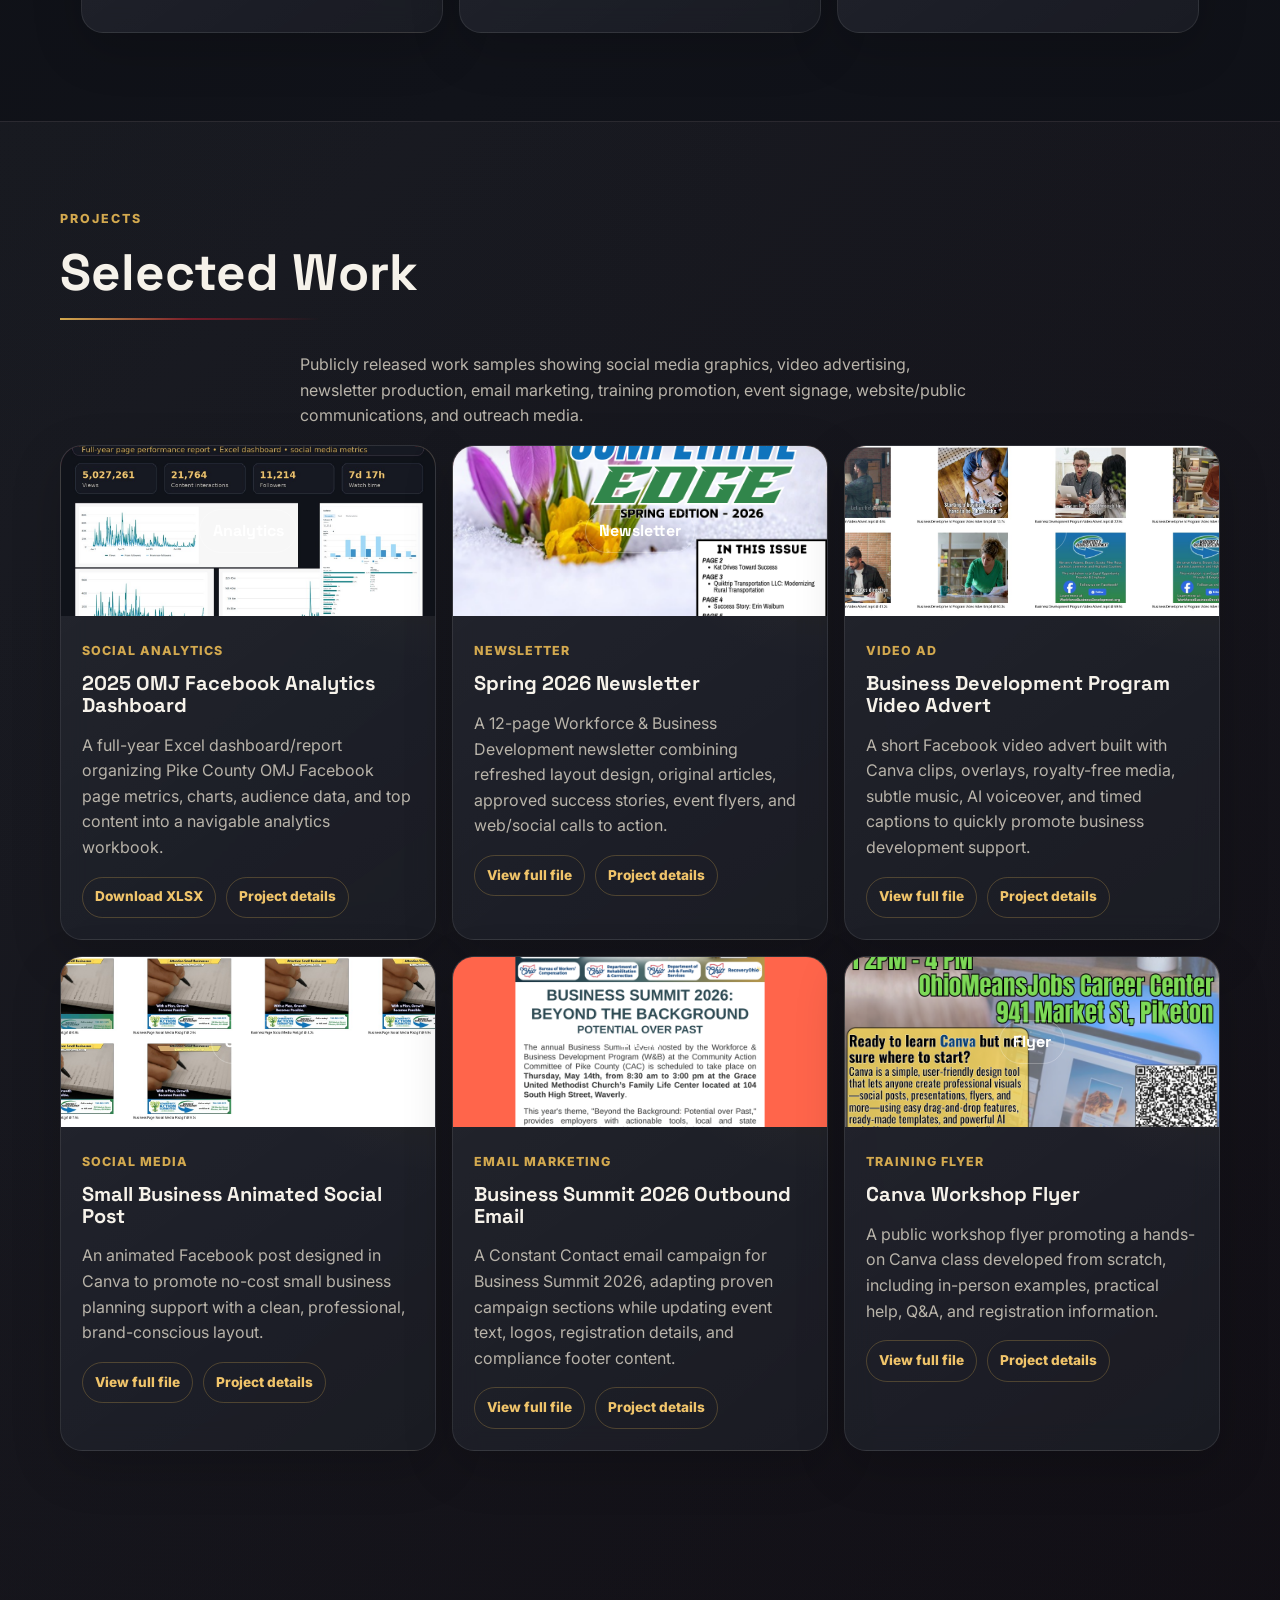
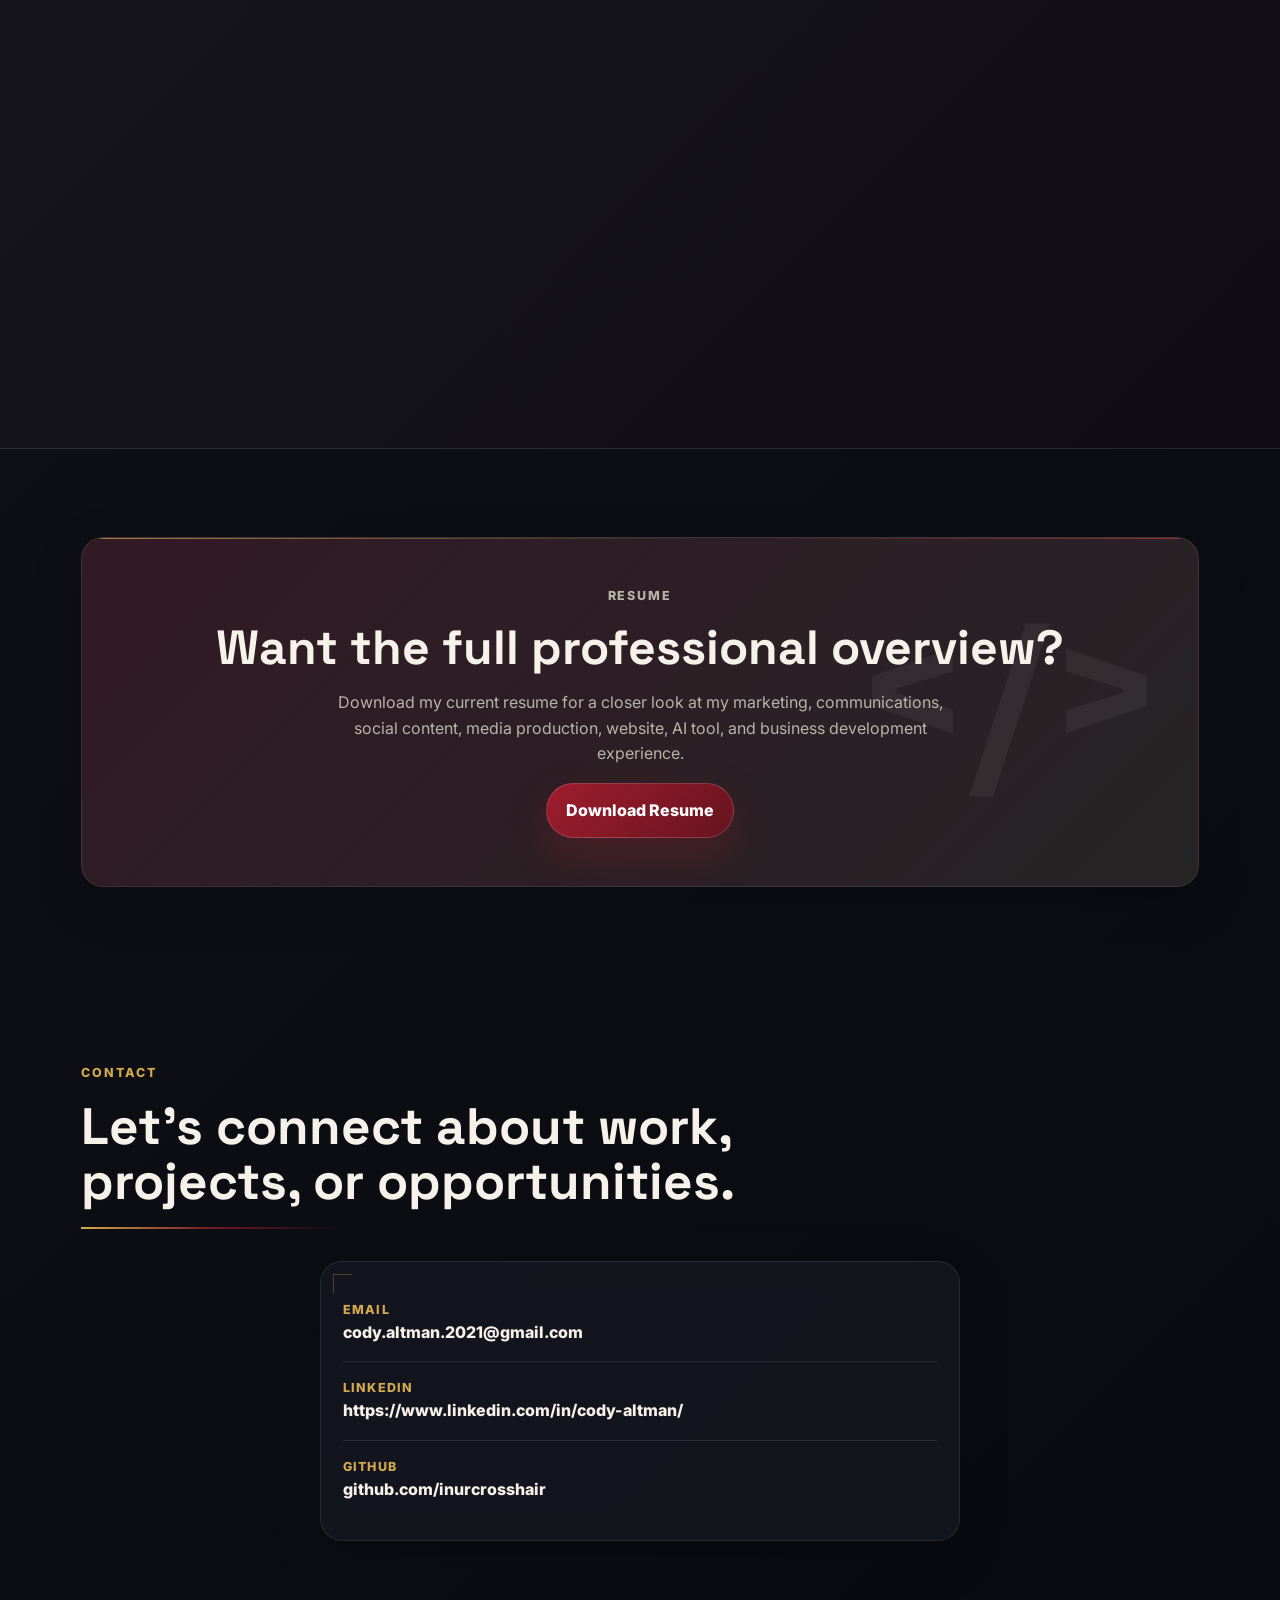
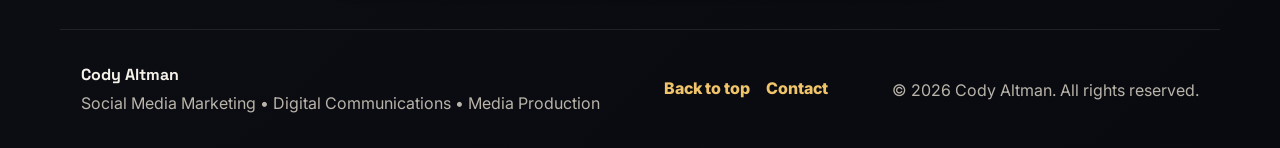
==== commit 633f6237: "Add Cloudflare Web Analytics" ====
--- a/index.html
+++ b/index.html
@@ -9,6 +9,7 @@
   <link rel="preconnect" href="https://fonts.gstatic.com" crossorigin>
   <link href="https://fonts.googleapis.com/css2?family=Inter:wght@400;500;600;700;800&family=Space+Grotesk:wght@500;600;700&display=swap" rel="stylesheet">
   <link rel="stylesheet" href="styles.css">
+  <!-- Cloudflare Web Analytics --><script defer src='https://static.cloudflareinsights.com/beacon.min.js' data-cf-beacon='{"token": "be0b5e411bd34761815df3e43639951c"}'></script><!-- End Cloudflare Web Analytics -->
 </head>
 <body>
   <a class="skip-link" href="#main-content">Skip to main content</a>
